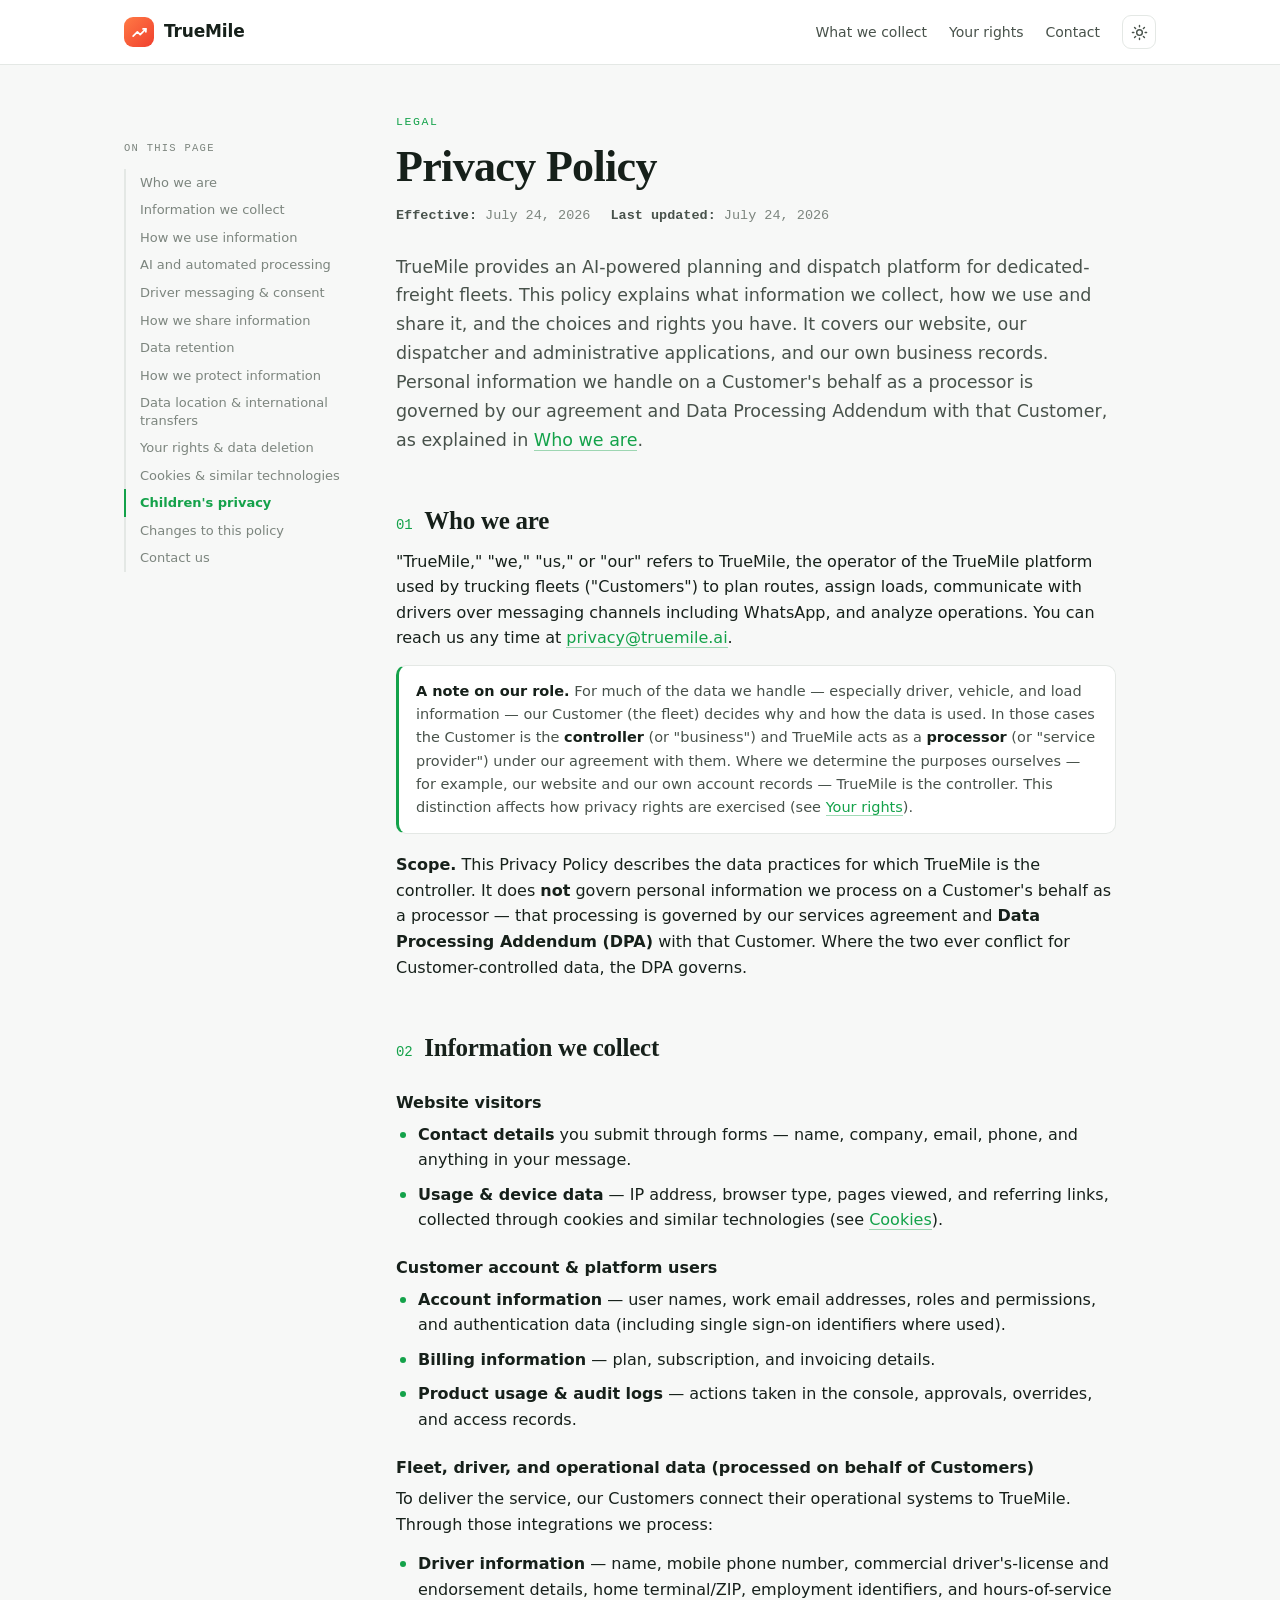
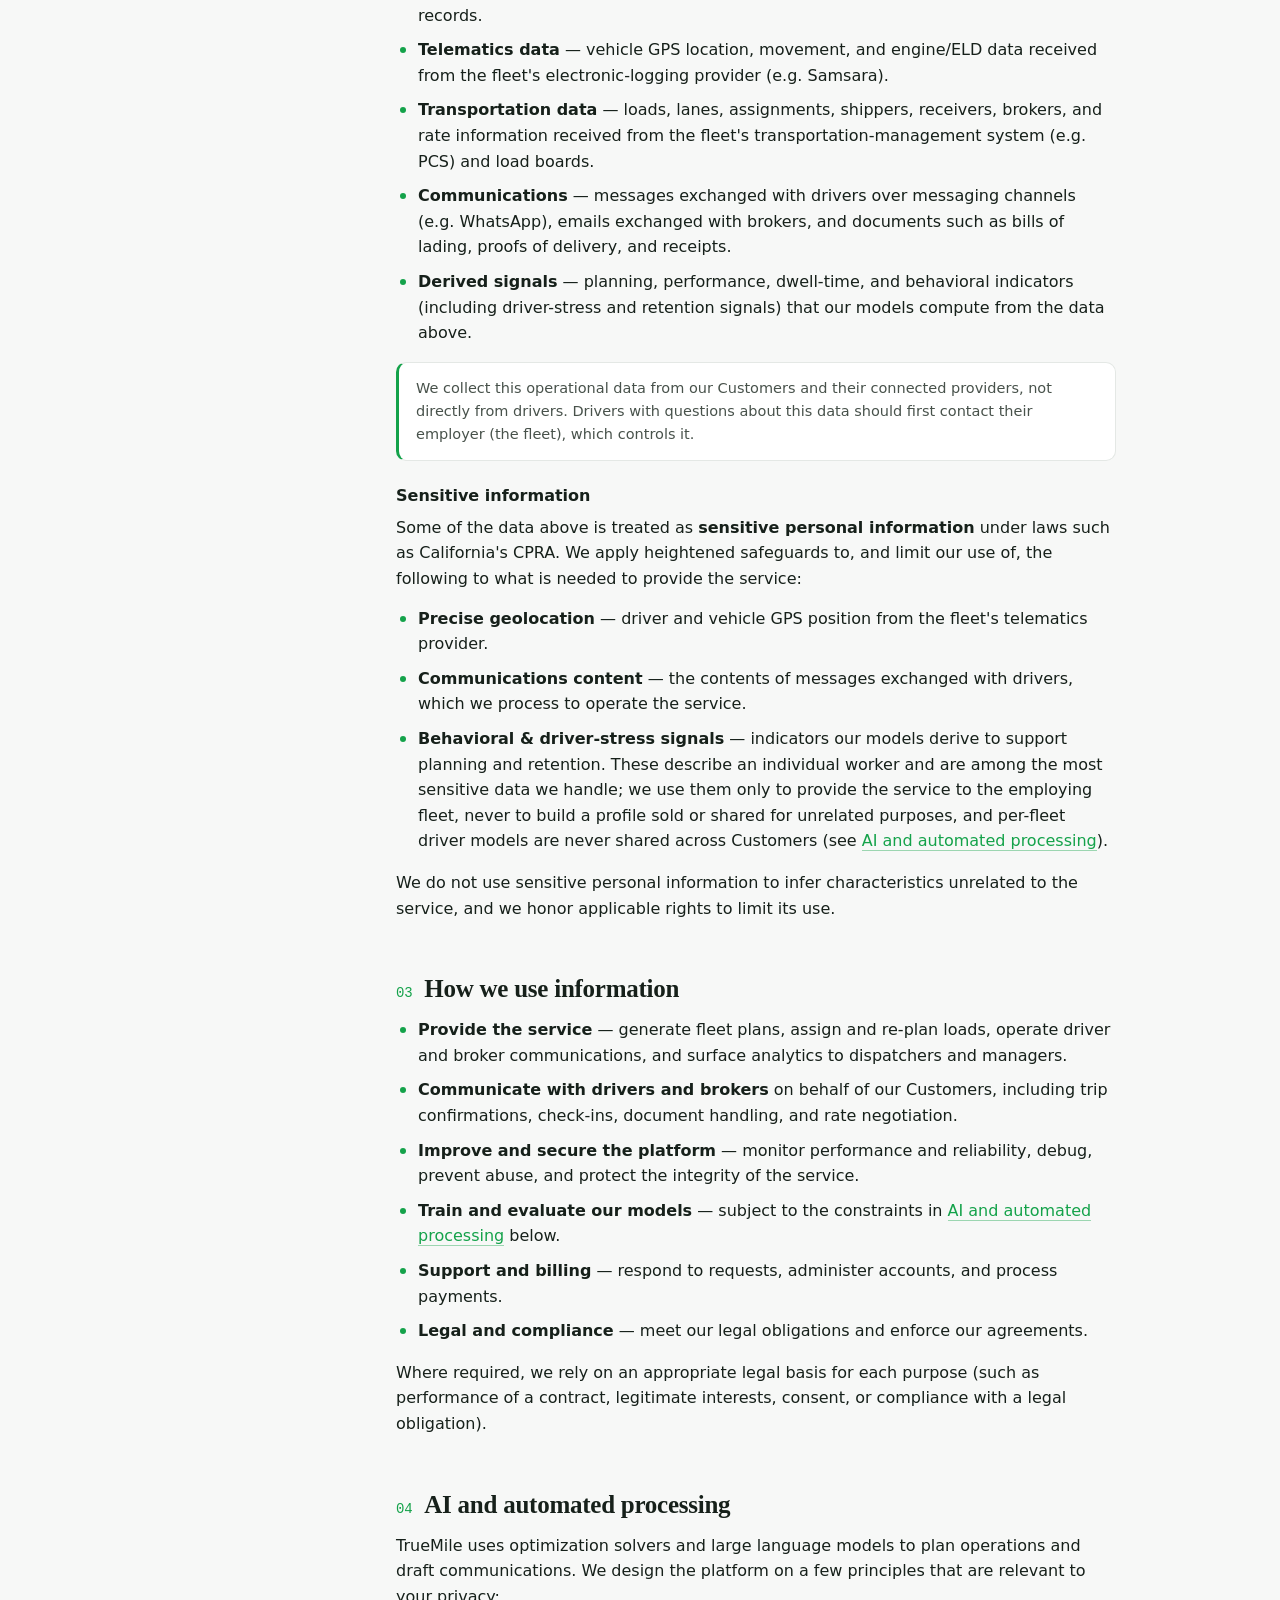
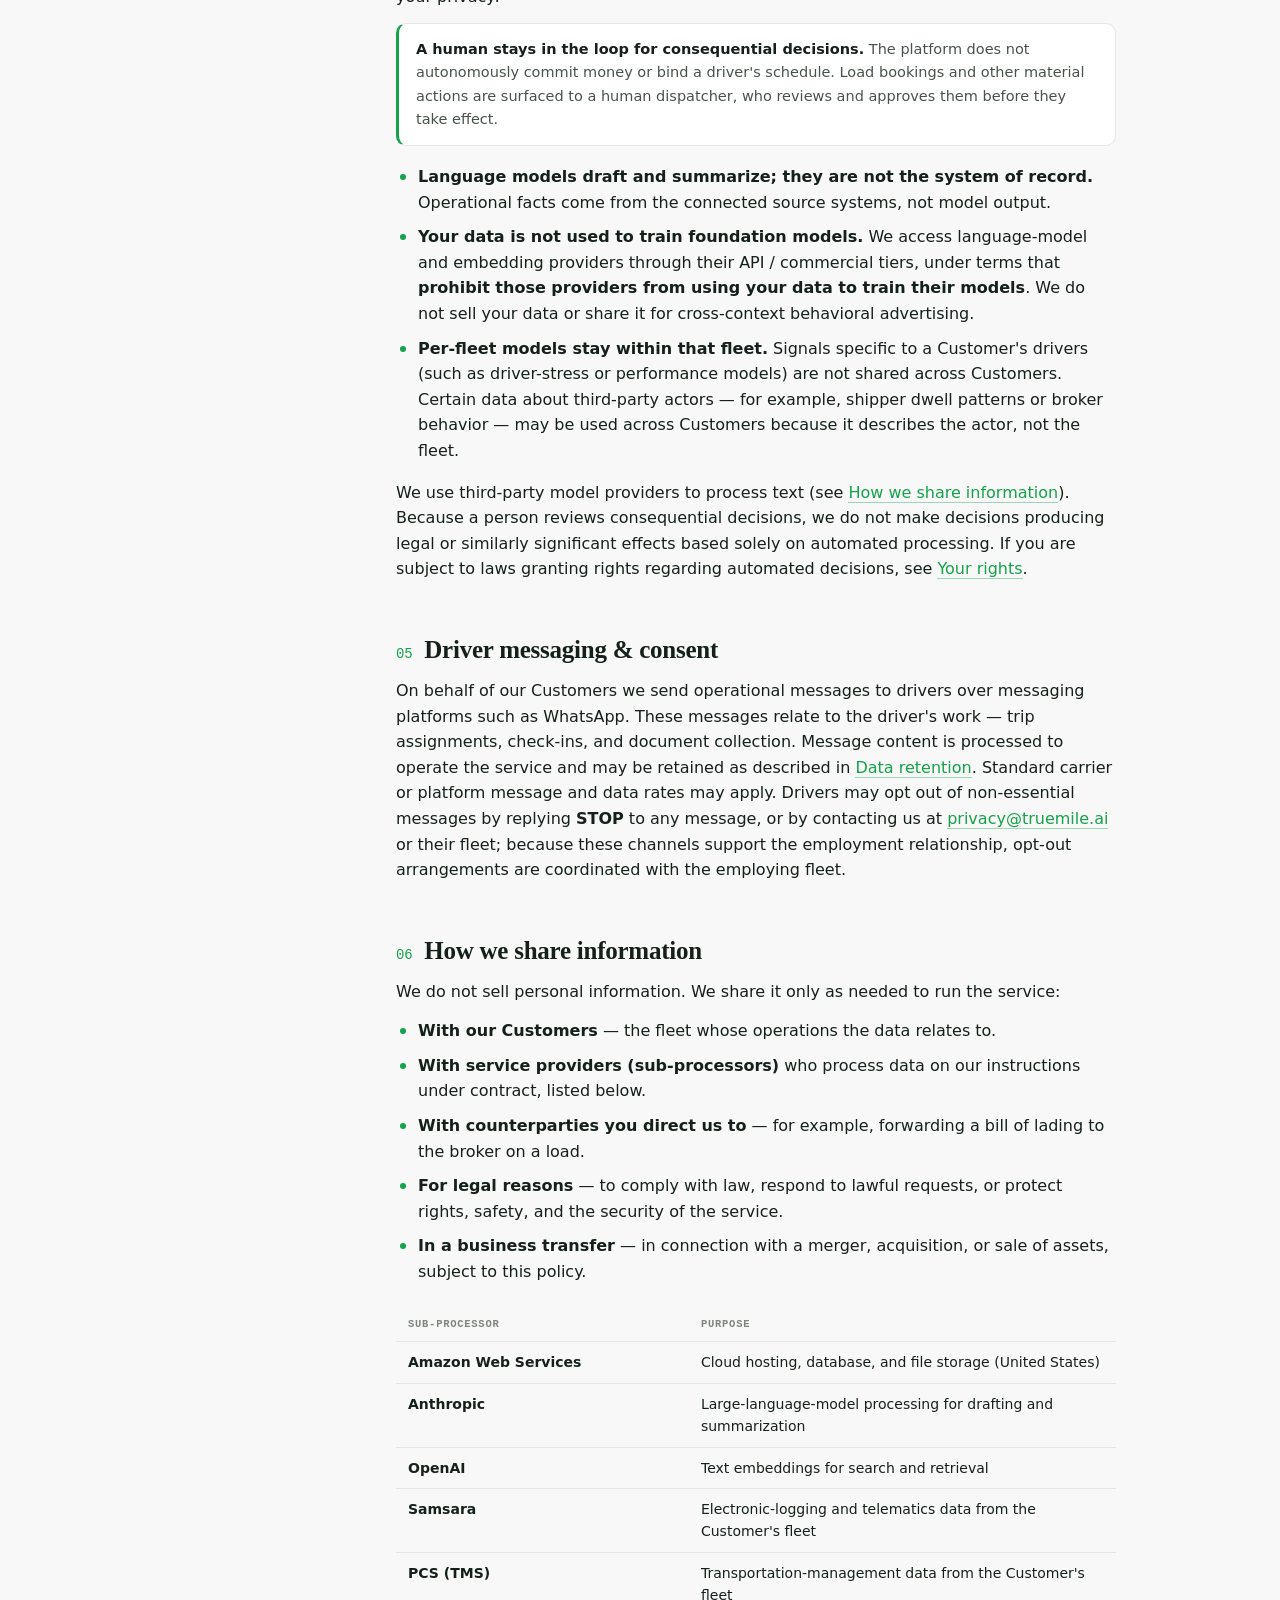
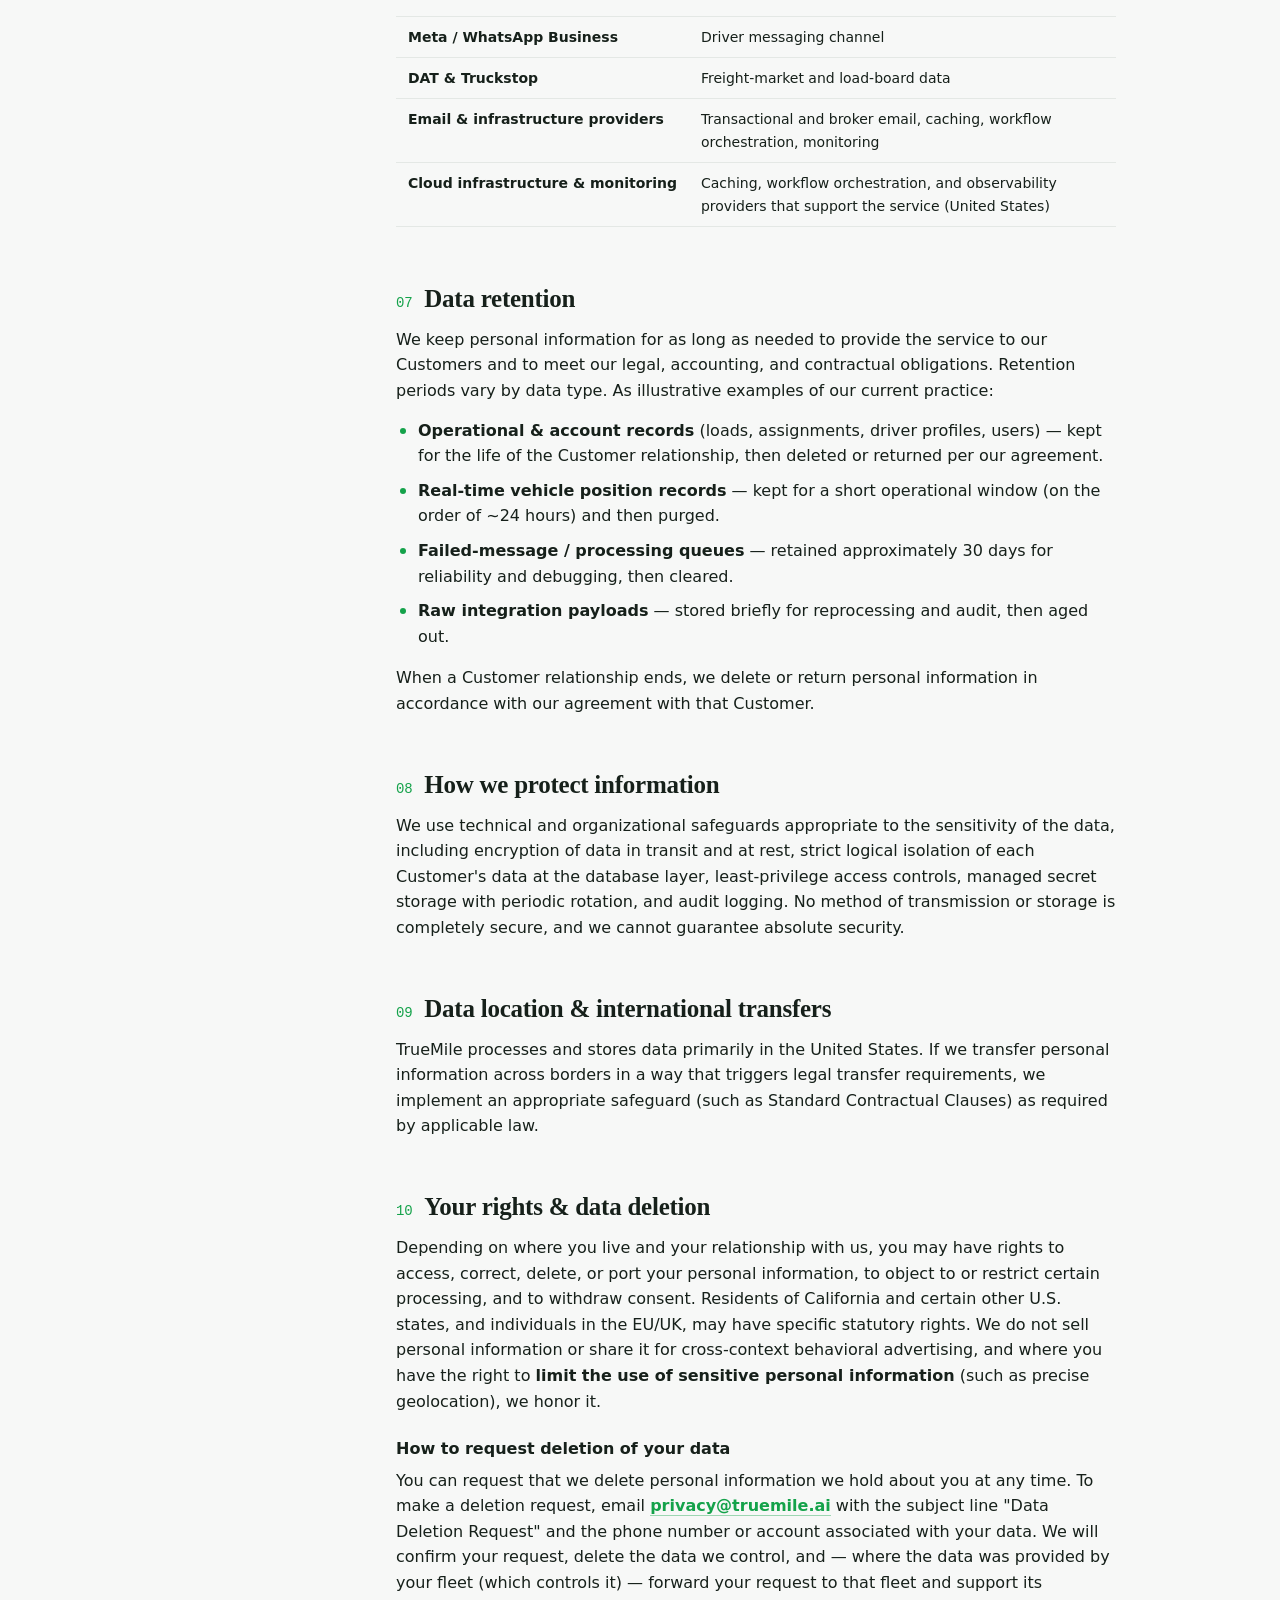
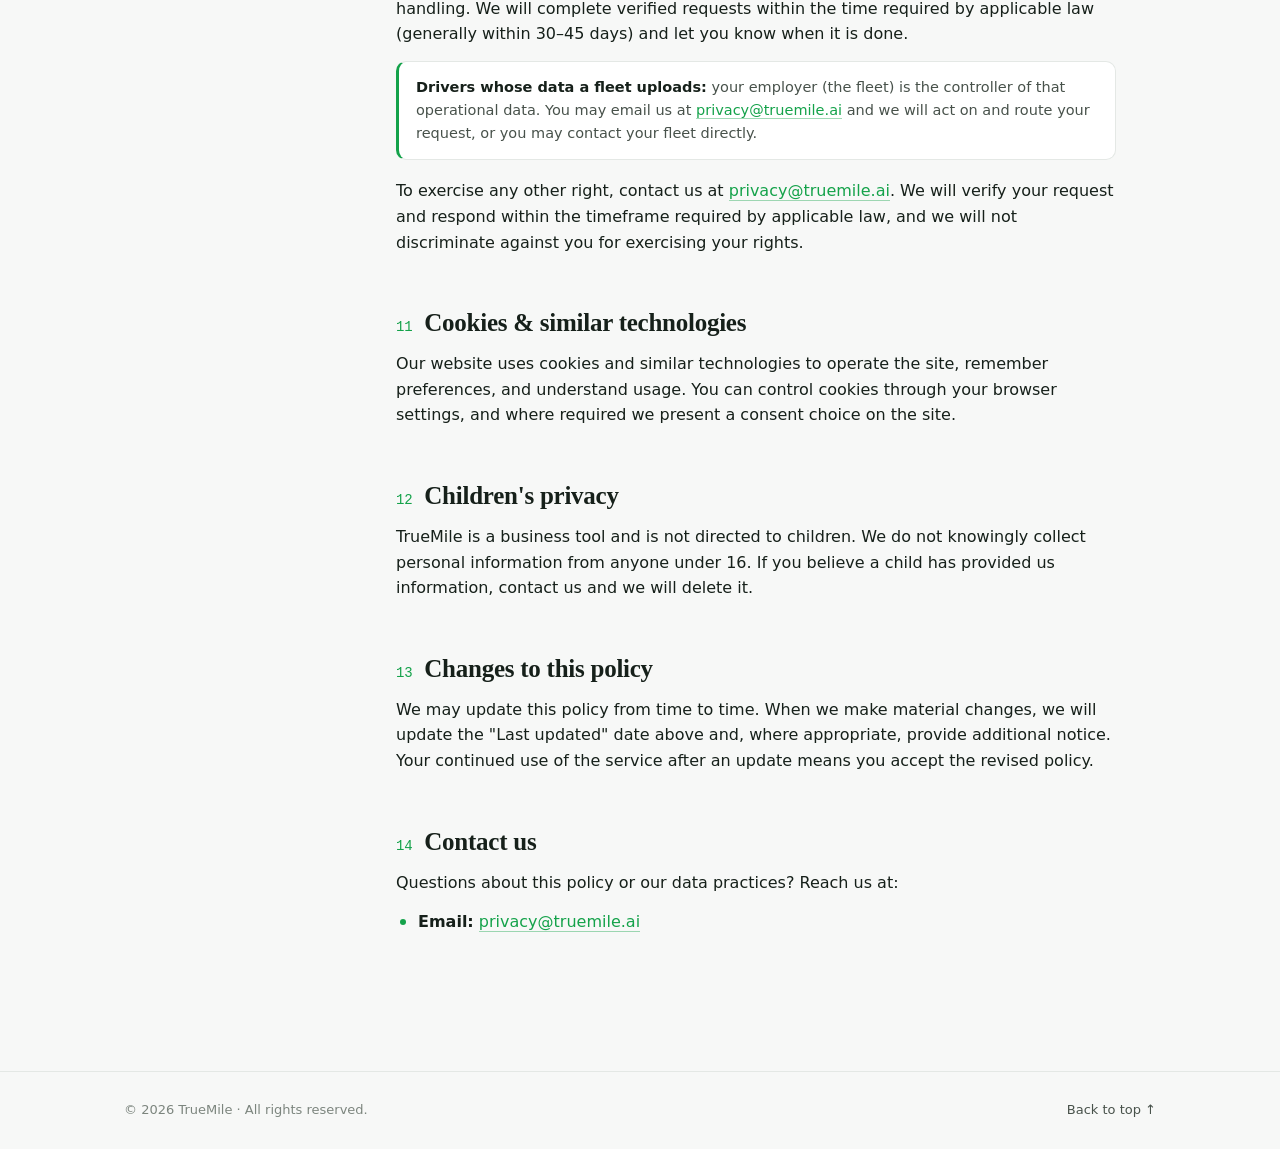
==== privacy.html @ 3b8a0e7f "Add files via upload" ====
<!doctype html>
<html lang="en">
<head>
<meta charset="utf-8">
<meta name="viewport" content="width=device-width, initial-scale=1">
<meta name="robots" content="index, follow">
<title>TrueMile — Privacy Policy</title>
<meta name="description" content="TrueMile's privacy policy: what data we collect, how and why we use it, who we share it with, and how you can request deletion of your data.">
<meta property="og:title" content="TrueMile — Privacy Policy">
<meta property="og:description" content="What data TrueMile collects, how we use it, and how to request deletion of your data.">
<meta property="og:type" content="website">
<meta property="og:url" content="https://truemile.ai/privacy">
<style>
  :root {
    --bg: #f7f8f7; --surface: #ffffff; --surface-2: #eef1ef;
    --ink: #16201a; --ink-2: #48524b; --ink-3: #7c857e;
    --line: #e4e8e5; --line-strong: #d3d9d4;
    --brand: #14a24a; --brand-2: #0f8a3e; --brand-soft: #e7f5ec;
    --logo-a: #ff7a45; --logo-b: #f0402e;
    --warn-bg: #fbf3df; --warn-line: #e6c874; --warn-ink: #8a5d05;
    --serif: "Iowan Old Style", "Palatino Linotype", Palatino, "Book Antiqua", Georgia, serif;
    --sans: ui-sans-serif, system-ui, -apple-system, "Segoe UI", Roboto, "Helvetica Neue", sans-serif;
    --mono: ui-monospace, "SF Mono", Menlo, Consolas, monospace;
  }
  @media (prefers-color-scheme: dark) {
    :root {
      --bg: #0d110f; --surface: #14181500; --surface: #141815; --surface-2: #1c221d;
      --ink: #e9efe9; --ink-2: #a3aca4; --ink-3: #6c766d;
      --line: #242b25; --line-strong: #333c34;
      --brand: #2fbd63; --brand-2: #26a854; --brand-soft: #12271a;
      --warn-bg: #2a2210; --warn-line: #5c4a1c; --warn-ink: #e0b64a;
    }
  }
  :root[data-theme="dark"] {
    --bg: #0d110f; --surface: #141815; --surface-2: #1c221d;
    --ink: #e9efe9; --ink-2: #a3aca4; --ink-3: #6c766d;
    --line: #242b25; --line-strong: #333c34;
    --brand: #2fbd63; --brand-2: #26a854; --brand-soft: #12271a;
    --warn-bg: #2a2210; --warn-line: #5c4a1c; --warn-ink: #e0b64a;
  }
  :root[data-theme="light"] {
    --bg: #f7f8f7; --surface: #ffffff; --surface-2: #eef1ef;
    --ink: #16201a; --ink-2: #48524b; --ink-3: #7c857e;
    --line: #e4e8e5; --line-strong: #d3d9d4;
    --brand: #14a24a; --brand-2: #0f8a3e; --brand-soft: #e7f5ec;
    --warn-bg: #fbf3df; --warn-line: #e6c874; --warn-ink: #8a5d05;
  }

  * { box-sizing: border-box; }
  body { margin: 0; background: var(--bg); color: var(--ink); font-family: var(--sans); line-height: 1.6; -webkit-font-smoothing: antialiased; font-size: 16px; }

  header.site { border-bottom: 1px solid var(--line); background: var(--surface); position: sticky; top: 0; z-index: 10; }
  header.site .inner { max-width: 1080px; margin: 0 auto; padding: 15px 24px; display: flex; align-items: center; gap: 12px; }
  .logo { display: flex; align-items: center; gap: 10px; }
  .logo .mark { width: 30px; height: 30px; border-radius: 9px; background: linear-gradient(135deg, var(--logo-a), var(--logo-b)); display: grid; place-items: center; color: #fff; }
  .logo .mark svg { width: 17px; height: 17px; }
  .logo .wn { font-weight: 700; font-size: 17px; letter-spacing: -.01em; }
  header.site nav { margin-left: auto; display: flex; gap: 22px; align-items: center; }
  header.site nav a { color: var(--ink-2); text-decoration: none; font-size: 14px; font-weight: 500; }
  header.site nav a:hover { color: var(--ink); }
  .theme-btn { width: 34px; height: 34px; border-radius: 9px; border: 1px solid var(--line); background: var(--surface); display: grid; place-items: center; color: var(--ink-2); cursor: pointer; }
  .theme-btn:hover { color: var(--ink); }

  .layout { max-width: 1080px; margin: 0 auto; padding: 0 24px; display: grid; grid-template-columns: 1fr; gap: 40px; }
  @media (min-width: 940px) { .layout { grid-template-columns: 232px 1fr; align-items: start; } }

  aside.toc { display: none; }
  @media (min-width: 940px) {
    aside.toc { display: block; position: sticky; top: 92px; padding-top: 48px; }
    aside.toc .toc-label { font-family: var(--mono); font-size: 10.5px; letter-spacing: .12em; text-transform: uppercase; color: var(--ink-3); margin-bottom: 12px; }
    aside.toc ol { list-style: none; margin: 0; padding: 0; counter-reset: t; }
    aside.toc li { margin: 0; }
    aside.toc a { display: block; padding: 5px 0 5px 14px; border-left: 2px solid var(--line); color: var(--ink-3); text-decoration: none; font-size: 13px; line-height: 1.35; }
    aside.toc a:hover { color: var(--ink); border-color: var(--line-strong); }
    aside.toc a.active { color: var(--brand); border-color: var(--brand); font-weight: 600; }
  }

  main { padding: 48px 0 80px; max-width: 720px; }
  .eyebrow { font-family: var(--mono); font-size: 11.5px; letter-spacing: .14em; text-transform: uppercase; color: var(--brand); margin: 0 0 12px; }
  h1 { font-family: var(--serif); font-size: clamp(32px, 5vw, 44px); line-height: 1.08; letter-spacing: -.015em; margin: 0 0 14px; font-weight: 600; }
  .meta { display: flex; flex-wrap: wrap; gap: 8px 20px; color: var(--ink-3); font-size: 13.5px; font-family: var(--mono); margin-bottom: 26px; }
  .meta b { color: var(--ink-2); font-weight: 600; }

  .draft { background: var(--warn-bg); border: 1px solid var(--warn-line); border-radius: 12px; padding: 15px 18px; margin-bottom: 34px; display: flex; gap: 13px; align-items: flex-start; }
  .draft svg { color: var(--warn-ink); flex: none; margin-top: 2px; }
  .draft .d-t { font-weight: 700; color: var(--warn-ink); font-size: 14px; margin-bottom: 3px; }
  .draft p { margin: 0; font-size: 13.5px; color: var(--ink-2); }

  .intro { font-size: 17.5px; color: var(--ink-2); line-height: 1.65; margin-bottom: 12px; }

  section.doc { scroll-margin-top: 92px; padding-top: 34px; }
  section.doc h2 { font-family: var(--serif); font-size: 25px; letter-spacing: -.01em; margin: 0 0 8px; font-weight: 600; display: flex; align-items: baseline; gap: 12px; }
  section.doc h2 .n { font-family: var(--mono); font-size: 14px; color: var(--brand); font-weight: 500; }
  section.doc h3 { font-size: 16px; margin: 22px 0 6px; font-weight: 650; }
  p { margin: 0 0 14px; }
  a.inline { color: var(--brand); text-decoration: none; border-bottom: 1px solid color-mix(in srgb, var(--brand) 40%, transparent); }
  a.inline:hover { border-color: var(--brand); }
  ul.clean { margin: 0 0 16px; padding-left: 0; list-style: none; }
  ul.clean li { position: relative; padding-left: 22px; margin-bottom: 9px; }
  ul.clean li::before { content: ""; position: absolute; left: 4px; top: 10px; width: 6px; height: 6px; border-radius: 50%; background: var(--brand); }
  ul.clean li b { font-weight: 650; }
  .ph { background: var(--surface-2); border: 1px dashed var(--line-strong); border-radius: 5px; padding: 0 6px; font-family: var(--mono); font-size: 13px; color: var(--ink-2); }
  .callout { background: var(--surface); border: 1px solid var(--line); border-left: 3px solid var(--brand); border-radius: 10px; padding: 14px 17px; margin: 6px 0 18px; font-size: 14.5px; color: var(--ink-2); }
  .callout b { color: var(--ink); }

  table.subp { width: 100%; border-collapse: collapse; margin: 6px 0 18px; font-size: 14px; }
  table.subp th, table.subp td { text-align: left; padding: 9px 12px; border-bottom: 1px solid var(--line); vertical-align: top; }
  table.subp th { font-family: var(--mono); font-size: 10.5px; letter-spacing: .07em; text-transform: uppercase; color: var(--ink-3); font-weight: 600; }
  table.subp td:first-child { font-weight: 600; white-space: nowrap; }
  .tbl-wrap { overflow-x: auto; }

  footer.site { border-top: 1px solid var(--line); margin-top: 40px; }
  footer.site .inner { max-width: 1080px; margin: 0 auto; padding: 28px 24px; color: var(--ink-3); font-size: 13px; display: flex; justify-content: space-between; flex-wrap: wrap; gap: 12px; }
  footer.site a { color: var(--ink-2); text-decoration: none; }
  footer.site a:hover { color: var(--ink); }

  :focus-visible { outline: 2px solid var(--brand); outline-offset: 2px; border-radius: 3px; }
  html { scroll-behavior: smooth; }
  @media (prefers-reduced-motion: reduce) { html { scroll-behavior: auto; } }
</style>
</head>
<body>

<header class="site">
  <div class="inner">
    <a class="logo" href="#top" style="text-decoration:none;color:inherit">
      <span class="mark"><svg viewBox="0 0 24 24" fill="none" stroke="currentColor" stroke-width="2.4" stroke-linecap="round" stroke-linejoin="round"><path d="M3 17l6-6 4 4 8-8"/><path d="M17 7h4v4"/></svg></span>
      <span class="wn">TrueMile</span>
    </a>
    <nav>
      <a href="#collect">What we collect</a>
      <a href="#rights">Your rights</a>
      <a href="#contact">Contact</a>
      <button class="theme-btn" id="theme" aria-label="Toggle theme"><svg viewBox="0 0 24 24" width="17" height="17" fill="none" stroke="currentColor" stroke-width="2" stroke-linecap="round"><circle cx="12" cy="12" r="4"/><path d="M12 2v2M12 20v2M4 12H2M22 12h-2M5 5l1.5 1.5M17.5 17.5L19 19M19 5l-1.5 1.5M6.5 17.5L5 19"/></svg></button>
    </nav>
  </div>
</header>

<div class="layout" id="top">
  <aside class="toc">
    <div class="toc-label">On this page</div>
    <ol id="toc-list"></ol>
  </aside>

  <main>
    <p class="eyebrow">Legal</p>
    <h1>Privacy Policy</h1>
    <div class="meta">
      <span><b>Effective:</b> July 24, 2026</span>
      <span><b>Last updated:</b> July 24, 2026</span>
    </div>

    <p class="intro">TrueMile provides an AI-powered planning and dispatch platform for dedicated-freight fleets. This policy explains what information we collect, how we use and share it, and the choices and rights you have. It covers our website, our dispatcher and administrative applications, and our own business records. Personal information we handle on a Customer's behalf as a processor is governed by our agreement and Data Processing Addendum with that Customer, as explained in <a class="inline" href="#who">Who we are</a>.</p>

    <section class="doc" id="who">
      <h2><span class="n">01</span> Who we are</h2>
      <p>"TrueMile," "we," "us," or "our" refers to TrueMile, the operator of the TrueMile platform used by trucking fleets ("Customers") to plan routes, assign loads, communicate with drivers over messaging channels including WhatsApp, and analyze operations. You can reach us any time at <a class="inline" href="mailto:privacy@truemile.ai">privacy@truemile.ai</a>.</p>
      <div class="callout"><b>A note on our role.</b> For much of the data we handle — especially driver, vehicle, and load information — our Customer (the fleet) decides why and how the data is used. In those cases the Customer is the <b>controller</b> (or "business") and TrueMile acts as a <b>processor</b> (or "service provider") under our agreement with them. Where we determine the purposes ourselves — for example, our website and our own account records — TrueMile is the controller. This distinction affects how privacy rights are exercised (see <a class="inline" href="#rights">Your rights</a>).</div>
      <p><b>Scope.</b> This Privacy Policy describes the data practices for which TrueMile is the controller. It does <b>not</b> govern personal information we process on a Customer's behalf as a processor — that processing is governed by our services agreement and <b>Data Processing Addendum (DPA)</b> with that Customer. Where the two ever conflict for Customer-controlled data, the DPA governs.</p>
    </section>

    <section class="doc" id="collect">
      <h2><span class="n">02</span> Information we collect</h2>

      <h3>Website visitors</h3>
      <ul class="clean">
        <li><b>Contact details</b> you submit through forms — name, company, email, phone, and anything in your message.</li>
        <li><b>Usage &amp; device data</b> — IP address, browser type, pages viewed, and referring links, collected through cookies and similar technologies (see <a class="inline" href="#cookies">Cookies</a>).</li>
      </ul>

      <h3>Customer account &amp; platform users</h3>
      <ul class="clean">
        <li><b>Account information</b> — user names, work email addresses, roles and permissions, and authentication data (including single sign-on identifiers where used).</li>
        <li><b>Billing information</b> — plan, subscription, and invoicing details.</li>
        <li><b>Product usage &amp; audit logs</b> — actions taken in the console, approvals, overrides, and access records.</li>
      </ul>

      <h3>Fleet, driver, and operational data (processed on behalf of Customers)</h3>
      <p>To deliver the service, our Customers connect their operational systems to TrueMile. Through those integrations we process:</p>
      <ul class="clean">
        <li><b>Driver information</b> — name, mobile phone number, commercial driver's-license and endorsement details, home terminal/ZIP, employment identifiers, and hours-of-service records.</li>
        <li><b>Telematics data</b> — vehicle GPS location, movement, and engine/ELD data received from the fleet's electronic-logging provider (e.g. Samsara).</li>
        <li><b>Transportation data</b> — loads, lanes, assignments, shippers, receivers, brokers, and rate information received from the fleet's transportation-management system (e.g. PCS) and load boards.</li>
        <li><b>Communications</b> — messages exchanged with drivers over messaging channels (e.g. WhatsApp), emails exchanged with brokers, and documents such as bills of lading, proofs of delivery, and receipts.</li>
        <li><b>Derived signals</b> — planning, performance, dwell-time, and behavioral indicators (including driver-stress and retention signals) that our models compute from the data above.</li>
      </ul>
      <div class="callout">We collect this operational data from our Customers and their connected providers, not directly from drivers. Drivers with questions about this data should first contact their employer (the fleet), which controls it.</div>

      <h3>Sensitive information</h3>
      <p>Some of the data above is treated as <b>sensitive personal information</b> under laws such as California's CPRA. We apply heightened safeguards to, and limit our use of, the following to what is needed to provide the service:</p>
      <ul class="clean">
        <li><b>Precise geolocation</b> — driver and vehicle GPS position from the fleet's telematics provider.</li>
        <li><b>Communications content</b> — the contents of messages exchanged with drivers, which we process to operate the service.</li>
        <li><b>Behavioral &amp; driver-stress signals</b> — indicators our models derive to support planning and retention. These describe an individual worker and are among the most sensitive data we handle; we use them only to provide the service to the employing fleet, never to build a profile sold or shared for unrelated purposes, and per-fleet driver models are never shared across Customers (see <a class="inline" href="#ai">AI and automated processing</a>).</li>
      </ul>
      <p>We do not use sensitive personal information to infer characteristics unrelated to the service, and we honor applicable rights to limit its use.</p>
    </section>

    <section class="doc" id="use">
      <h2><span class="n">03</span> How we use information</h2>
      <ul class="clean">
        <li><b>Provide the service</b> — generate fleet plans, assign and re-plan loads, operate driver and broker communications, and surface analytics to dispatchers and managers.</li>
        <li><b>Communicate with drivers and brokers</b> on behalf of our Customers, including trip confirmations, check-ins, document handling, and rate negotiation.</li>
        <li><b>Improve and secure the platform</b> — monitor performance and reliability, debug, prevent abuse, and protect the integrity of the service.</li>
        <li><b>Train and evaluate our models</b> — subject to the constraints in <a class="inline" href="#ai">AI and automated processing</a> below.</li>
        <li><b>Support and billing</b> — respond to requests, administer accounts, and process payments.</li>
        <li><b>Legal and compliance</b> — meet our legal obligations and enforce our agreements.</li>
      </ul>
      <p>Where required, we rely on an appropriate legal basis for each purpose (such as performance of a contract, legitimate interests, consent, or compliance with a legal obligation).</p>
    </section>

    <section class="doc" id="ai">
      <h2><span class="n">04</span> AI and automated processing</h2>
      <p>TrueMile uses optimization solvers and large language models to plan operations and draft communications. We design the platform on a few principles that are relevant to your privacy:</p>
      <div class="callout"><b>A human stays in the loop for consequential decisions.</b> The platform does not autonomously commit money or bind a driver's schedule. Load bookings and other material actions are surfaced to a human dispatcher, who reviews and approves them before they take effect.</div>
      <ul class="clean">
        <li><b>Language models draft and summarize; they are not the system of record.</b> Operational facts come from the connected source systems, not model output.</li>
        <li><b>Your data is not used to train foundation models.</b> We access language-model and embedding providers through their API / commercial tiers, under terms that <b>prohibit those providers from using your data to train their models</b>. We do not sell your data or share it for cross-context behavioral advertising.</li>
        <li><b>Per-fleet models stay within that fleet.</b> Signals specific to a Customer's drivers (such as driver-stress or performance models) are not shared across Customers. Certain data about third-party actors — for example, shipper dwell patterns or broker behavior — may be used across Customers because it describes the actor, not the fleet.</li>
      </ul>
      <p>We use third-party model providers to process text (see <a class="inline" href="#share">How we share information</a>). Because a person reviews consequential decisions, we do not make decisions producing legal or similarly significant effects based solely on automated processing. If you are subject to laws granting rights regarding automated decisions, see <a class="inline" href="#rights">Your rights</a>.</p>
    </section>

    <section class="doc" id="comms">
      <h2><span class="n">05</span> Driver messaging &amp; consent</h2>
      <p>On behalf of our Customers we send operational messages to drivers over messaging platforms such as WhatsApp. These messages relate to the driver's work — trip assignments, check-ins, and document collection. Message content is processed to operate the service and may be retained as described in <a class="inline" href="#retention">Data retention</a>. Standard carrier or platform message and data rates may apply. Drivers may opt out of non-essential messages by replying <b>STOP</b> to any message, or by contacting us at <a class="inline" href="mailto:privacy@truemile.ai">privacy@truemile.ai</a> or their fleet; because these channels support the employment relationship, opt-out arrangements are coordinated with the employing fleet.</p>
    </section>

    <section class="doc" id="share">
      <h2><span class="n">06</span> How we share information</h2>
      <p>We do not sell personal information. We share it only as needed to run the service:</p>
      <ul class="clean">
        <li><b>With our Customers</b> — the fleet whose operations the data relates to.</li>
        <li><b>With service providers (sub-processors)</b> who process data on our instructions under contract, listed below.</li>
        <li><b>With counterparties you direct us to</b> — for example, forwarding a bill of lading to the broker on a load.</li>
        <li><b>For legal reasons</b> — to comply with law, respond to lawful requests, or protect rights, safety, and the security of the service.</li>
        <li><b>In a business transfer</b> — in connection with a merger, acquisition, or sale of assets, subject to this policy.</li>
      </ul>
      <div class="tbl-wrap">
        <table class="subp">
          <thead><tr><th>Sub-processor</th><th>Purpose</th></tr></thead>
          <tbody>
            <tr><td>Amazon Web Services</td><td>Cloud hosting, database, and file storage (United States)</td></tr>
            <tr><td>Anthropic</td><td>Large-language-model processing for drafting and summarization</td></tr>
            <tr><td>OpenAI</td><td>Text embeddings for search and retrieval</td></tr>
            <tr><td>Samsara</td><td>Electronic-logging and telematics data from the Customer's fleet</td></tr>
            <tr><td>PCS (TMS)</td><td>Transportation-management data from the Customer's fleet</td></tr>
            <tr><td>Meta / WhatsApp Business</td><td>Driver messaging channel</td></tr>
            <tr><td>DAT &amp; Truckstop</td><td>Freight-market and load-board data</td></tr>
            <tr><td>Email &amp; infrastructure providers</td><td>Transactional and broker email, caching, workflow orchestration, monitoring</td></tr>
            <tr><td>Cloud infrastructure &amp; monitoring</td><td>Caching, workflow orchestration, and observability providers that support the service (United States)</td></tr>
          </tbody>
        </table>
      </div>
    </section>

    <section class="doc" id="retention">
      <h2><span class="n">07</span> Data retention</h2>
      <p>We keep personal information for as long as needed to provide the service to our Customers and to meet our legal, accounting, and contractual obligations. Retention periods vary by data type. As illustrative examples of our current practice:</p>
      <ul class="clean">
        <li><b>Operational &amp; account records</b> (loads, assignments, driver profiles, users) — kept for the life of the Customer relationship, then deleted or returned per our agreement.</li>
        <li><b>Real-time vehicle position records</b> — kept for a short operational window (on the order of ~24 hours) and then purged.</li>
        <li><b>Failed-message / processing queues</b> — retained approximately 30 days for reliability and debugging, then cleared.</li>
        <li><b>Raw integration payloads</b> — stored briefly for reprocessing and audit, then aged out.</li>
      </ul>
      <p>When a Customer relationship ends, we delete or return personal information in accordance with our agreement with that Customer.</p>
    </section>

    <section class="doc" id="security">
      <h2><span class="n">08</span> How we protect information</h2>
      <p>We use technical and organizational safeguards appropriate to the sensitivity of the data, including encryption of data in transit and at rest, strict logical isolation of each Customer's data at the database layer, least-privilege access controls, managed secret storage with periodic rotation, and audit logging. No method of transmission or storage is completely secure, and we cannot guarantee absolute security.</p>
    </section>

    <section class="doc" id="transfers">
      <h2><span class="n">09</span> Data location &amp; international transfers</h2>
      <p>TrueMile processes and stores data primarily in the United States. If we transfer personal information across borders in a way that triggers legal transfer requirements, we implement an appropriate safeguard (such as Standard Contractual Clauses) as required by applicable law.</p>
    </section>

    <section class="doc" id="rights">
      <h2><span class="n">10</span> Your rights &amp; data deletion</h2>
      <p>Depending on where you live and your relationship with us, you may have rights to access, correct, delete, or port your personal information, to object to or restrict certain processing, and to withdraw consent. Residents of California and certain other U.S. states, and individuals in the EU/UK, may have specific statutory rights. We do not sell personal information or share it for cross-context behavioral advertising, and where you have the right to <b>limit the use of sensitive personal information</b> (such as precise geolocation), we honor it.</p>

      <h3>How to request deletion of your data</h3>
      <p>You can request that we delete personal information we hold about you at any time. To make a deletion request, email <a class="inline" href="mailto:privacy@truemile.ai"><b>privacy@truemile.ai</b></a> with the subject line "Data Deletion Request" and the phone number or account associated with your data. We will confirm your request, delete the data we control, and — where the data was provided by your fleet (which controls it) — forward your request to that fleet and support its handling. We will complete verified requests within the time required by applicable law (generally within 30–45 days) and let you know when it is done.</p>
      <div class="callout"><b>Drivers whose data a fleet uploads:</b> your employer (the fleet) is the controller of that operational data. You may email us at <a class="inline" href="mailto:privacy@truemile.ai">privacy@truemile.ai</a> and we will act on and route your request, or you may contact your fleet directly.</div>

      <p>To exercise any other right, contact us at <a class="inline" href="mailto:privacy@truemile.ai">privacy@truemile.ai</a>. We will verify your request and respond within the timeframe required by applicable law, and we will not discriminate against you for exercising your rights.</p>
    </section>

    <section class="doc" id="cookies">
      <h2><span class="n">11</span> Cookies &amp; similar technologies</h2>
      <p>Our website uses cookies and similar technologies to operate the site, remember preferences, and understand usage. You can control cookies through your browser settings, and where required we present a consent choice on the site.</p>
    </section>

    <section class="doc" id="children">
      <h2><span class="n">12</span> Children's privacy</h2>
      <p>TrueMile is a business tool and is not directed to children. We do not knowingly collect personal information from anyone under 16. If you believe a child has provided us information, contact us and we will delete it.</p>
    </section>

    <section class="doc" id="changes">
      <h2><span class="n">13</span> Changes to this policy</h2>
      <p>We may update this policy from time to time. When we make material changes, we will update the "Last updated" date above and, where appropriate, provide additional notice. Your continued use of the service after an update means you accept the revised policy.</p>
    </section>

    <section class="doc" id="contact">
      <h2><span class="n">14</span> Contact us</h2>
      <p>Questions about this policy or our data practices? Reach us at:</p>
      <ul class="clean">
        <li><b>Email:</b> <a class="inline" href="mailto:privacy@truemile.ai">privacy@truemile.ai</a></li>
      </ul>
    </section>
  </main>
</div>

<footer class="site">
  <div class="inner">
    <span>© 2026 TrueMile · All rights reserved.</span>
    <span><a href="#top">Back to top ↑</a></span>
  </div>
</footer>

<script>
  // build TOC from sections
  var secs = Array.prototype.slice.call(document.querySelectorAll('section.doc'));
  var list = document.getElementById('toc-list');
  var links = [];
  secs.forEach(function (s) {
    var h = s.querySelector('h2');
    var title = h ? h.textContent.replace(/^\s*\d+\s*/, '').trim() : s.id;
    var li = document.createElement('li');
    var a = document.createElement('a');
    a.href = '#' + s.id; a.textContent = title;
    li.appendChild(a); list.appendChild(li);
    links.push({ a: a, s: s });
  });

  // active-section highlight
  if ('IntersectionObserver' in window) {
    var byId = {};
    links.forEach(function (l) { byId[l.s.id] = l.a; });
    var io = new IntersectionObserver(function (entries) {
      entries.forEach(function (e) {
        if (e.isIntersecting) {
          links.forEach(function (l) { l.a.classList.remove('active'); });
          if (byId[e.target.id]) byId[e.target.id].classList.add('active');
        }
      });
    }, { rootMargin: '-80px 0px -70% 0px', threshold: 0 });
    secs.forEach(function (s) { io.observe(s); });
  }

  // theme toggle
  document.getElementById('theme').addEventListener('click', function () {
    var r = document.documentElement;
    var cur = r.getAttribute('data-theme') || (matchMedia('(prefers-color-scheme: dark)').matches ? 'dark' : 'light');
    r.setAttribute('data-theme', cur === 'dark' ? 'light' : 'dark');
  });
</script>
</body>
</html>
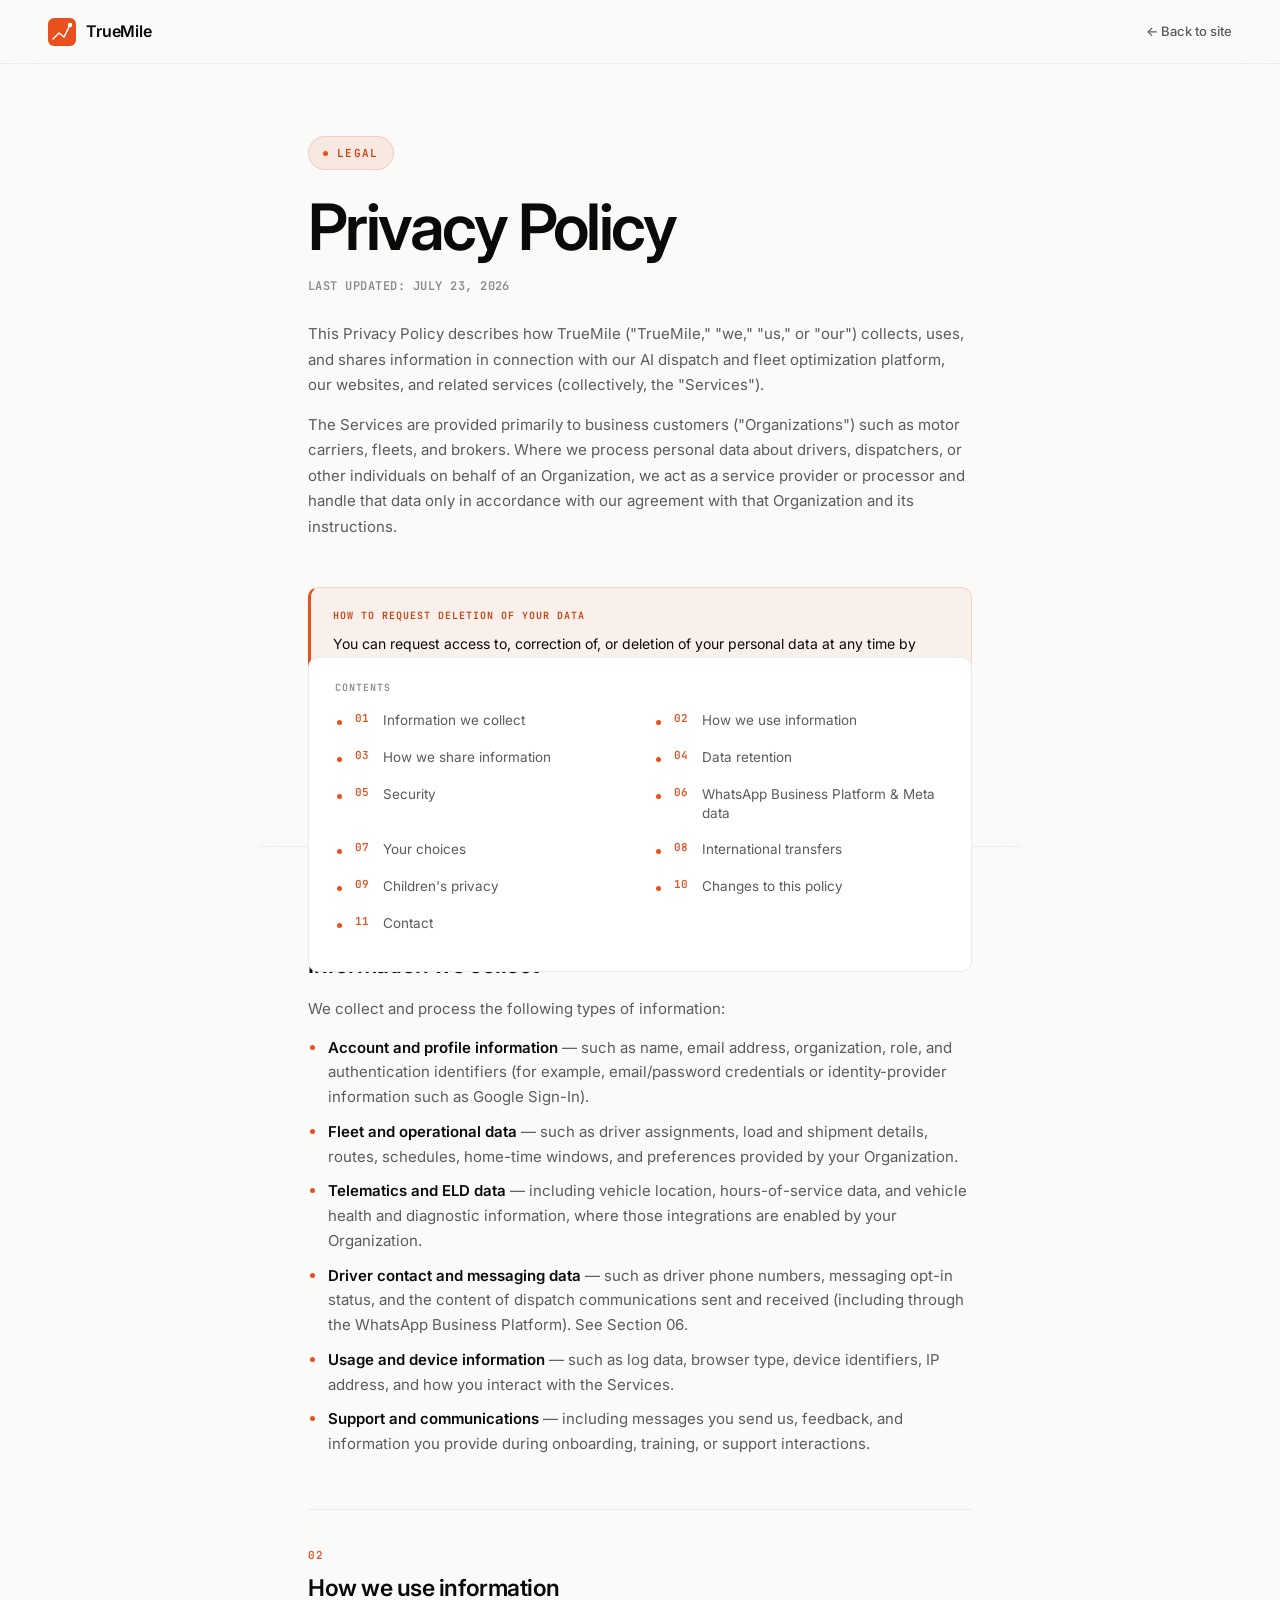
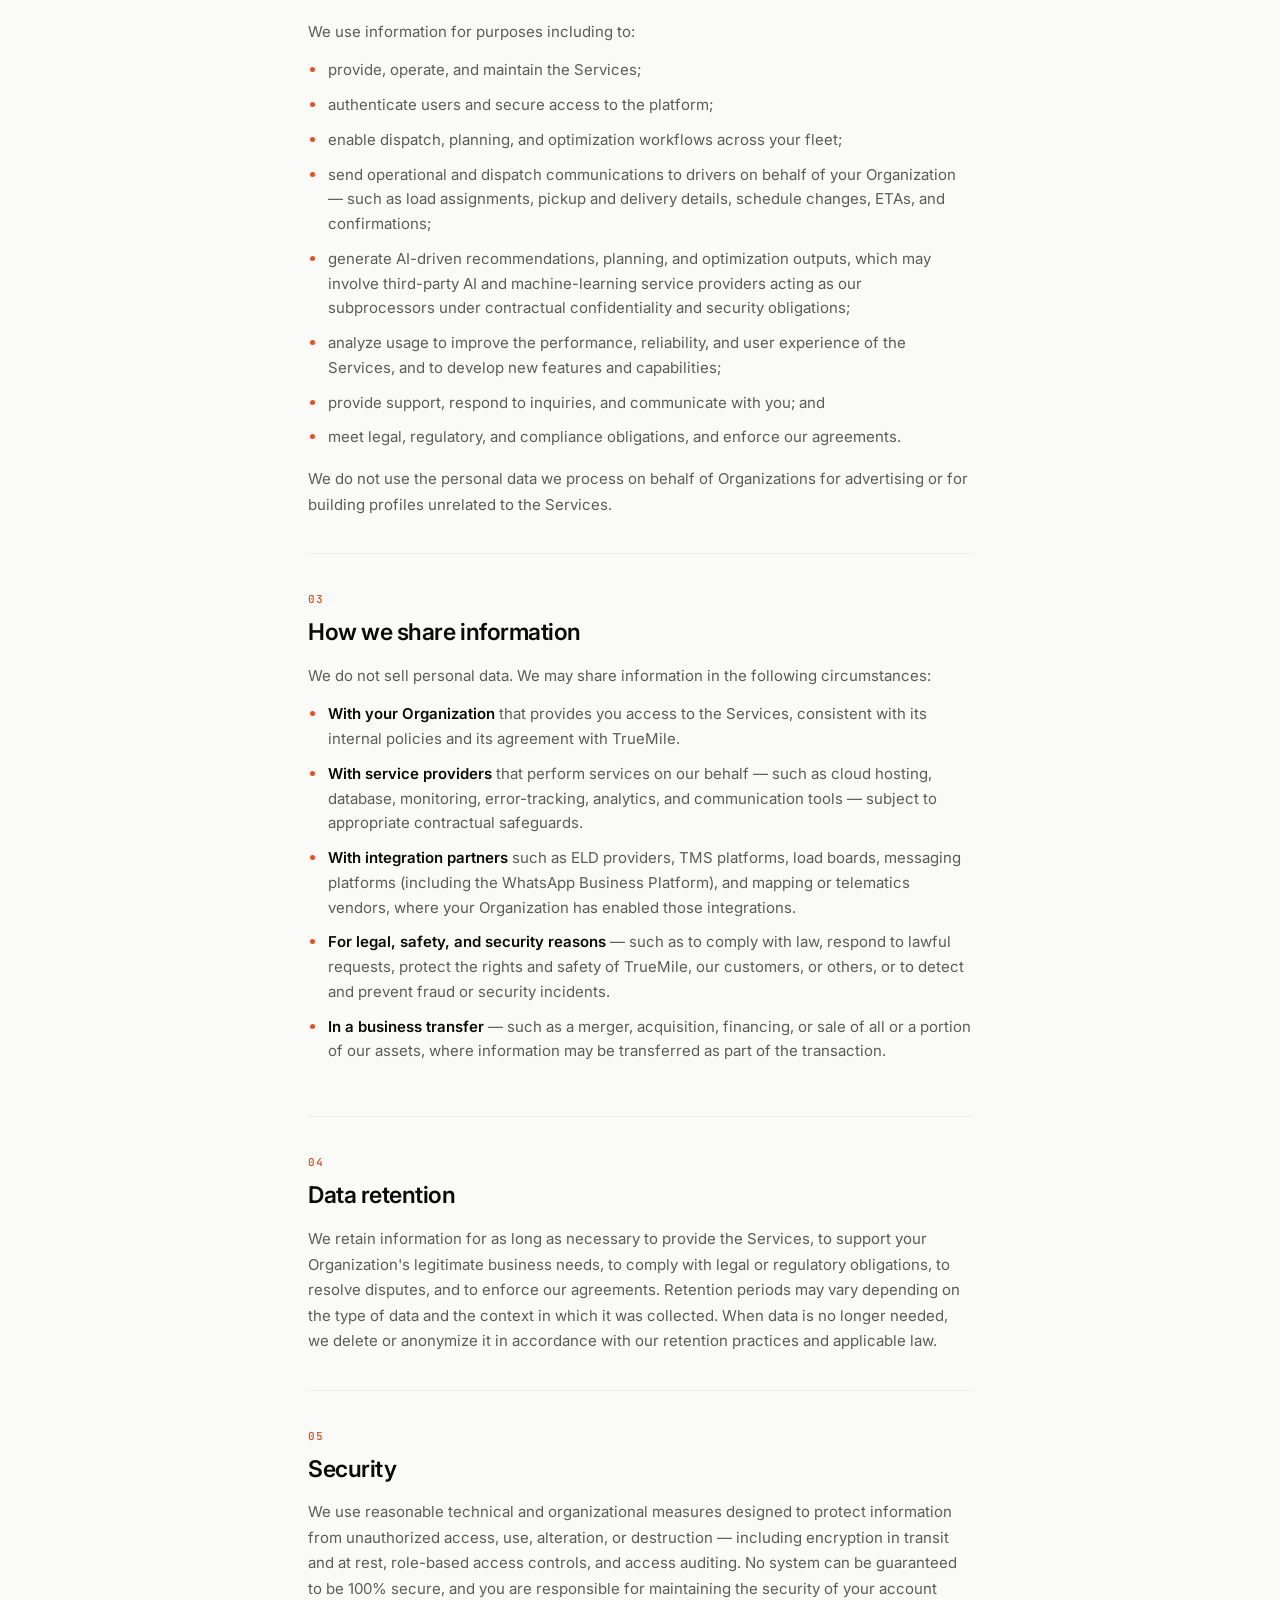
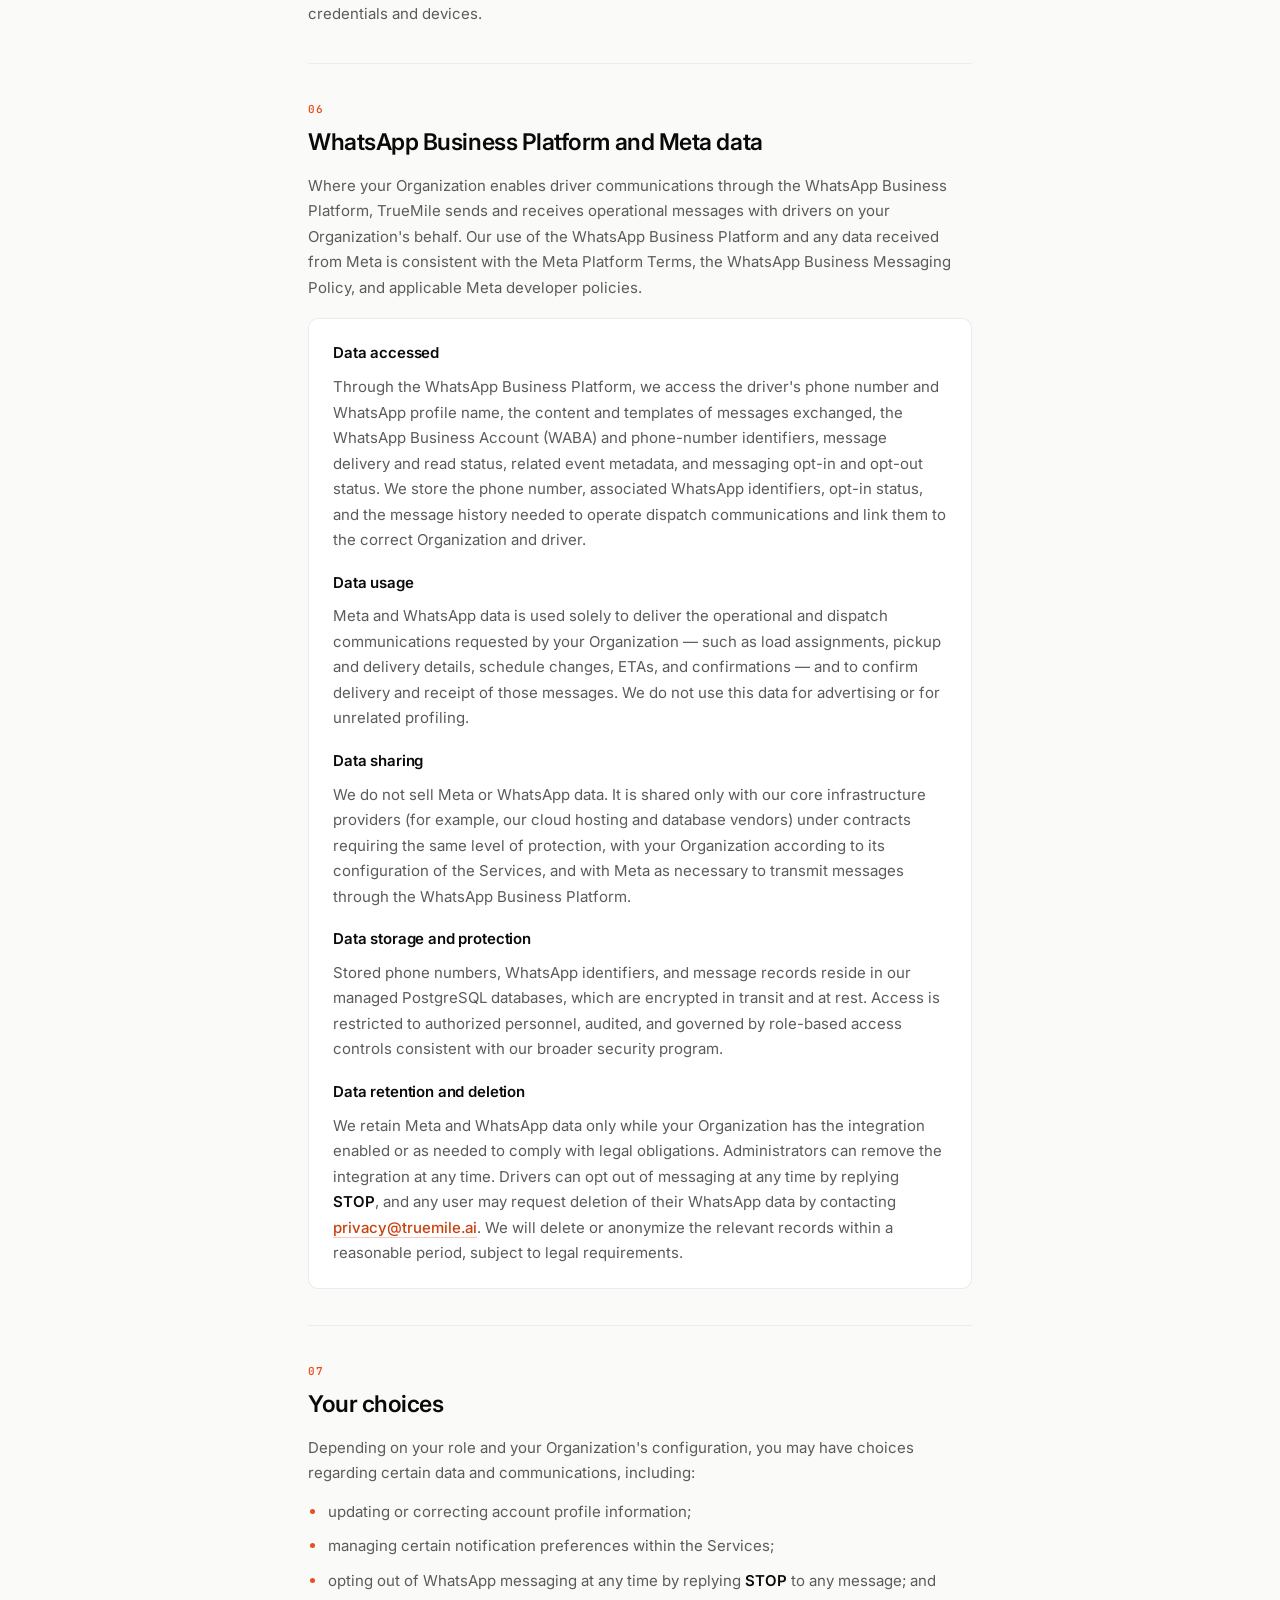
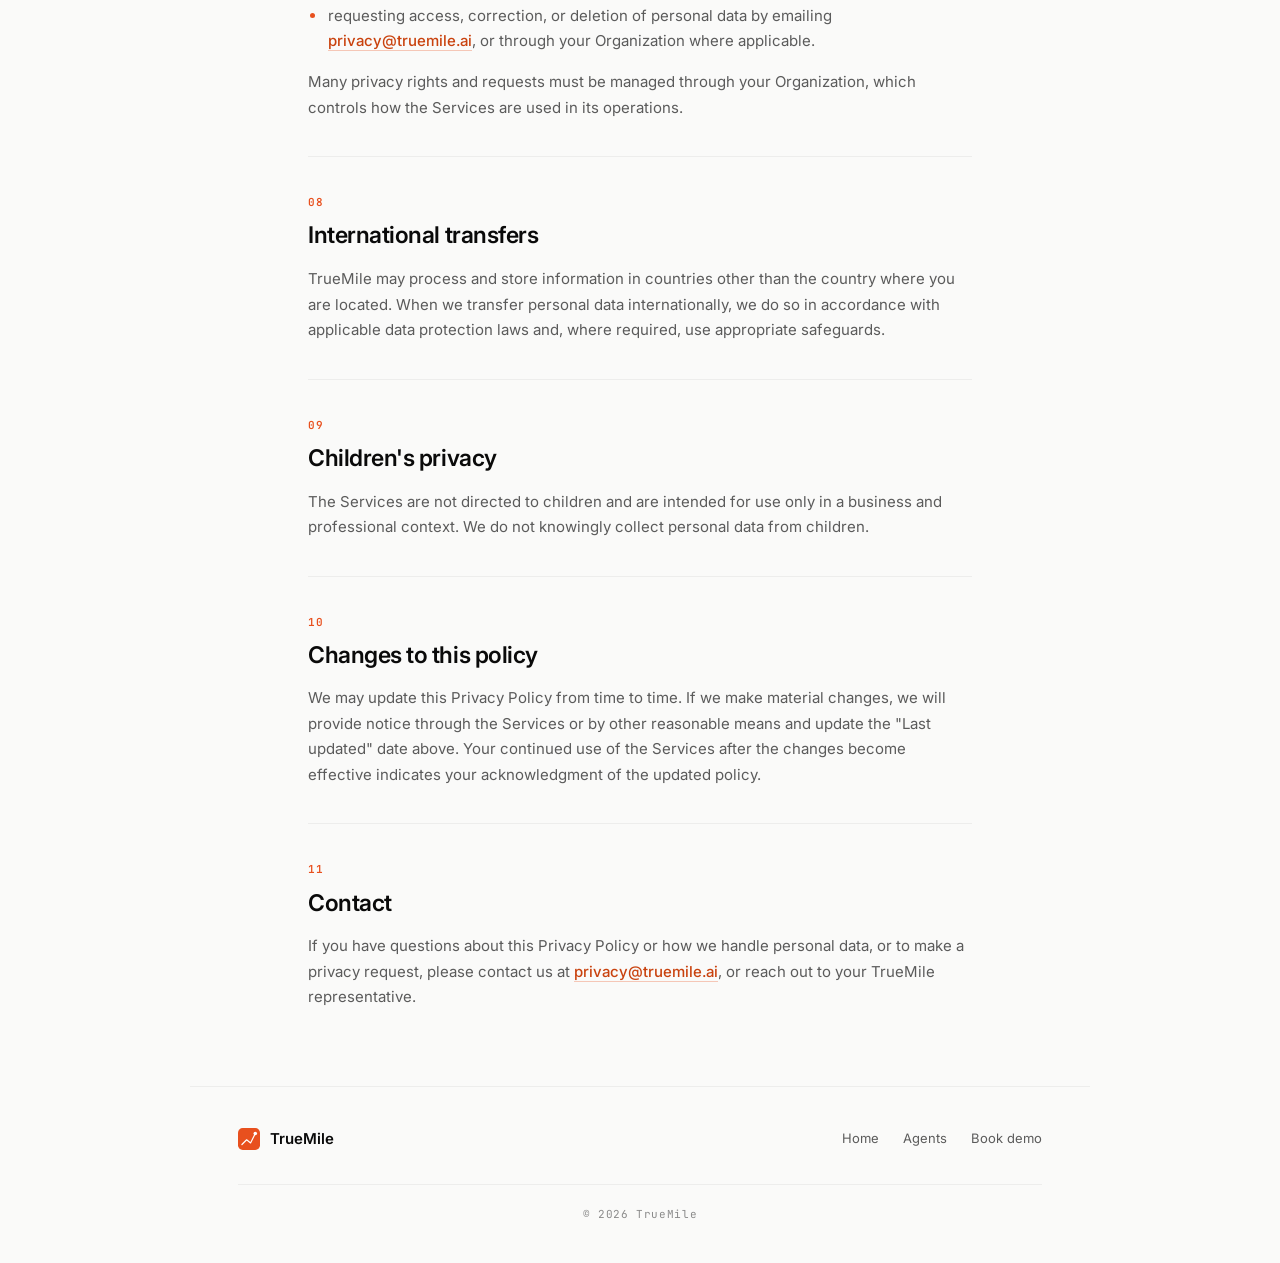
==== commit dd34eb6f: "Add files via upload" ====
--- a/privacy.html
+++ b/privacy.html
@@ -1,360 +1,309 @@
 <!doctype html>
 <html lang="en">
 <head>
-<meta charset="utf-8">
-<meta name="viewport" content="width=device-width, initial-scale=1">
-<meta name="robots" content="index, follow">
-<title>TrueMile — Privacy Policy</title>
-<meta name="description" content="TrueMile's privacy policy: what data we collect, how and why we use it, who we share it with, and how you can request deletion of your data.">
-<meta property="og:title" content="TrueMile — Privacy Policy">
-<meta property="og:description" content="What data TrueMile collects, how we use it, and how to request deletion of your data.">
+<meta charset="utf-8"/>
+<meta name="viewport" content="width=device-width,initial-scale=1"/>
+<title>Privacy Policy — TrueMile</title>
+<meta name="description" content="TrueMile privacy policy: what data we collect, how we use it, how we handle WhatsApp Business Platform data, and how to request deletion."/>
+<meta name="robots" content="index,follow"/>
+
+<link rel="icon" type="image/x-icon" href="/favicon.ico">
+<link rel="icon" type="image/png" sizes="32x32" href="/favicon-32x32.png">
+<link rel="icon" type="image/png" sizes="16x16" href="/favicon-16x16.png">
+<link rel="apple-touch-icon" sizes="180x180" href="/apple-touch-icon.png">
+<meta name="theme-color" content="#E8501E">
+
+<meta property="og:title" content="Privacy Policy — TrueMile">
+<meta property="og:description" content="How TrueMile collects, uses, shares, and protects data across our fleet optimization platform.">
+<meta property="og:url" content="https://truemile.ai/privacy">
 <meta property="og:type" content="website">
-<meta property="og:url" content="https://truemile.ai/privacy">
+
+<link rel="preconnect" href="https://fonts.googleapis.com">
+<link href="https://fonts.googleapis.com/css2?family=Inter:wght@300;400;500;600;700&family=JetBrains+Mono:wght@400;500;600&display=swap" rel="stylesheet">
 <style>
-  :root {
-    --bg: #f7f8f7; --surface: #ffffff; --surface-2: #eef1ef;
-    --ink: #16201a; --ink-2: #48524b; --ink-3: #7c857e;
-    --line: #e4e8e5; --line-strong: #d3d9d4;
-    --brand: #14a24a; --brand-2: #0f8a3e; --brand-soft: #e7f5ec;
-    --logo-a: #ff7a45; --logo-b: #f0402e;
-    --warn-bg: #fbf3df; --warn-line: #e6c874; --warn-ink: #8a5d05;
-    --serif: "Iowan Old Style", "Palatino Linotype", Palatino, "Book Antiqua", Georgia, serif;
-    --sans: ui-sans-serif, system-ui, -apple-system, "Segoe UI", Roboto, "Helvetica Neue", sans-serif;
-    --mono: ui-monospace, "SF Mono", Menlo, Consolas, monospace;
-  }
-  @media (prefers-color-scheme: dark) {
-    :root {
-      --bg: #0d110f; --surface: #14181500; --surface: #141815; --surface-2: #1c221d;
-      --ink: #e9efe9; --ink-2: #a3aca4; --ink-3: #6c766d;
-      --line: #242b25; --line-strong: #333c34;
-      --brand: #2fbd63; --brand-2: #26a854; --brand-soft: #12271a;
-      --warn-bg: #2a2210; --warn-line: #5c4a1c; --warn-ink: #e0b64a;
-    }
-  }
-  :root[data-theme="dark"] {
-    --bg: #0d110f; --surface: #141815; --surface-2: #1c221d;
-    --ink: #e9efe9; --ink-2: #a3aca4; --ink-3: #6c766d;
-    --line: #242b25; --line-strong: #333c34;
-    --brand: #2fbd63; --brand-2: #26a854; --brand-soft: #12271a;
-    --warn-bg: #2a2210; --warn-line: #5c4a1c; --warn-ink: #e0b64a;
-  }
-  :root[data-theme="light"] {
-    --bg: #f7f8f7; --surface: #ffffff; --surface-2: #eef1ef;
-    --ink: #16201a; --ink-2: #48524b; --ink-3: #7c857e;
-    --line: #e4e8e5; --line-strong: #d3d9d4;
-    --brand: #14a24a; --brand-2: #0f8a3e; --brand-soft: #e7f5ec;
-    --warn-bg: #fbf3df; --warn-line: #e6c874; --warn-ink: #8a5d05;
-  }
-
-  * { box-sizing: border-box; }
-  body { margin: 0; background: var(--bg); color: var(--ink); font-family: var(--sans); line-height: 1.6; -webkit-font-smoothing: antialiased; font-size: 16px; }
-
-  header.site { border-bottom: 1px solid var(--line); background: var(--surface); position: sticky; top: 0; z-index: 10; }
-  header.site .inner { max-width: 1080px; margin: 0 auto; padding: 15px 24px; display: flex; align-items: center; gap: 12px; }
-  .logo { display: flex; align-items: center; gap: 10px; }
-  .logo .mark { width: 30px; height: 30px; border-radius: 9px; background: linear-gradient(135deg, var(--logo-a), var(--logo-b)); display: grid; place-items: center; color: #fff; }
-  .logo .mark svg { width: 17px; height: 17px; }
-  .logo .wn { font-weight: 700; font-size: 17px; letter-spacing: -.01em; }
-  header.site nav { margin-left: auto; display: flex; gap: 22px; align-items: center; }
-  header.site nav a { color: var(--ink-2); text-decoration: none; font-size: 14px; font-weight: 500; }
-  header.site nav a:hover { color: var(--ink); }
-  .theme-btn { width: 34px; height: 34px; border-radius: 9px; border: 1px solid var(--line); background: var(--surface); display: grid; place-items: center; color: var(--ink-2); cursor: pointer; }
-  .theme-btn:hover { color: var(--ink); }
-
-  .layout { max-width: 1080px; margin: 0 auto; padding: 0 24px; display: grid; grid-template-columns: 1fr; gap: 40px; }
-  @media (min-width: 940px) { .layout { grid-template-columns: 232px 1fr; align-items: start; } }
-
-  aside.toc { display: none; }
-  @media (min-width: 940px) {
-    aside.toc { display: block; position: sticky; top: 92px; padding-top: 48px; }
-    aside.toc .toc-label { font-family: var(--mono); font-size: 10.5px; letter-spacing: .12em; text-transform: uppercase; color: var(--ink-3); margin-bottom: 12px; }
-    aside.toc ol { list-style: none; margin: 0; padding: 0; counter-reset: t; }
-    aside.toc li { margin: 0; }
-    aside.toc a { display: block; padding: 5px 0 5px 14px; border-left: 2px solid var(--line); color: var(--ink-3); text-decoration: none; font-size: 13px; line-height: 1.35; }
-    aside.toc a:hover { color: var(--ink); border-color: var(--line-strong); }
-    aside.toc a.active { color: var(--brand); border-color: var(--brand); font-weight: 600; }
-  }
-
-  main { padding: 48px 0 80px; max-width: 720px; }
-  .eyebrow { font-family: var(--mono); font-size: 11.5px; letter-spacing: .14em; text-transform: uppercase; color: var(--brand); margin: 0 0 12px; }
-  h1 { font-family: var(--serif); font-size: clamp(32px, 5vw, 44px); line-height: 1.08; letter-spacing: -.015em; margin: 0 0 14px; font-weight: 600; }
-  .meta { display: flex; flex-wrap: wrap; gap: 8px 20px; color: var(--ink-3); font-size: 13.5px; font-family: var(--mono); margin-bottom: 26px; }
-  .meta b { color: var(--ink-2); font-weight: 600; }
-
-  .draft { background: var(--warn-bg); border: 1px solid var(--warn-line); border-radius: 12px; padding: 15px 18px; margin-bottom: 34px; display: flex; gap: 13px; align-items: flex-start; }
-  .draft svg { color: var(--warn-ink); flex: none; margin-top: 2px; }
-  .draft .d-t { font-weight: 700; color: var(--warn-ink); font-size: 14px; margin-bottom: 3px; }
-  .draft p { margin: 0; font-size: 13.5px; color: var(--ink-2); }
-
-  .intro { font-size: 17.5px; color: var(--ink-2); line-height: 1.65; margin-bottom: 12px; }
-
-  section.doc { scroll-margin-top: 92px; padding-top: 34px; }
-  section.doc h2 { font-family: var(--serif); font-size: 25px; letter-spacing: -.01em; margin: 0 0 8px; font-weight: 600; display: flex; align-items: baseline; gap: 12px; }
-  section.doc h2 .n { font-family: var(--mono); font-size: 14px; color: var(--brand); font-weight: 500; }
-  section.doc h3 { font-size: 16px; margin: 22px 0 6px; font-weight: 650; }
-  p { margin: 0 0 14px; }
-  a.inline { color: var(--brand); text-decoration: none; border-bottom: 1px solid color-mix(in srgb, var(--brand) 40%, transparent); }
-  a.inline:hover { border-color: var(--brand); }
-  ul.clean { margin: 0 0 16px; padding-left: 0; list-style: none; }
-  ul.clean li { position: relative; padding-left: 22px; margin-bottom: 9px; }
-  ul.clean li::before { content: ""; position: absolute; left: 4px; top: 10px; width: 6px; height: 6px; border-radius: 50%; background: var(--brand); }
-  ul.clean li b { font-weight: 650; }
-  .ph { background: var(--surface-2); border: 1px dashed var(--line-strong); border-radius: 5px; padding: 0 6px; font-family: var(--mono); font-size: 13px; color: var(--ink-2); }
-  .callout { background: var(--surface); border: 1px solid var(--line); border-left: 3px solid var(--brand); border-radius: 10px; padding: 14px 17px; margin: 6px 0 18px; font-size: 14.5px; color: var(--ink-2); }
-  .callout b { color: var(--ink); }
-
-  table.subp { width: 100%; border-collapse: collapse; margin: 6px 0 18px; font-size: 14px; }
-  table.subp th, table.subp td { text-align: left; padding: 9px 12px; border-bottom: 1px solid var(--line); vertical-align: top; }
-  table.subp th { font-family: var(--mono); font-size: 10.5px; letter-spacing: .07em; text-transform: uppercase; color: var(--ink-3); font-weight: 600; }
-  table.subp td:first-child { font-weight: 600; white-space: nowrap; }
-  .tbl-wrap { overflow-x: auto; }
-
-  footer.site { border-top: 1px solid var(--line); margin-top: 40px; }
-  footer.site .inner { max-width: 1080px; margin: 0 auto; padding: 28px 24px; color: var(--ink-3); font-size: 13px; display: flex; justify-content: space-between; flex-wrap: wrap; gap: 12px; }
-  footer.site a { color: var(--ink-2); text-decoration: none; }
-  footer.site a:hover { color: var(--ink); }
-
-  :focus-visible { outline: 2px solid var(--brand); outline-offset: 2px; border-radius: 3px; }
-  html { scroll-behavior: smooth; }
-  @media (prefers-reduced-motion: reduce) { html { scroll-behavior: auto; } }
+:root{
+  --charcoal:#1A1A1A;
+  --orange:#E8501E;
+  --orange-soft:rgba(232,80,30,.10);
+  --orange-soft-2:rgba(232,80,30,.06);
+  --orange-deep:#C9420E;
+  --teal:#0E8378;
+  --paper:#FAFAF9;
+  --paper-warm:#F3F1ED;
+  --paper-line:rgba(0,0,0,.08);
+  --paper-line-soft:rgba(0,0,0,.05);
+  --ink:#0A0A0A;
+  --ink-dim:#5B5B5B;
+  --ink-mute:#8A8A8A;
+  --white:#FFFFFF;
+  --sans:'Inter',system-ui,-apple-system,sans-serif;
+  --mono:'JetBrains Mono',monospace;
+}
+*,*::before,*::after{box-sizing:border-box;margin:0;padding:0;}
+html{scroll-behavior:smooth;}
+body{font-family:var(--sans);background:var(--paper);color:var(--ink);-webkit-font-smoothing:antialiased;line-height:1.65;}
+
+/* NAV */
+nav{position:sticky;top:0;z-index:200;display:flex;align-items:center;justify-content:space-between;padding:0 48px;height:64px;background:rgba(250,250,249,.85);backdrop-filter:blur(20px);border-bottom:1px solid var(--paper-line-soft);}
+.nb{display:flex;align-items:center;gap:10px;font-weight:600;font-size:16px;color:var(--ink);letter-spacing:-.01em;text-decoration:none;}
+.nl{font-size:13px;color:var(--ink-dim);text-decoration:none;transition:color .2s;font-weight:500;}
+.nl:hover{color:var(--ink);}
+
+/* HEADER */
+.doc-header{max-width:760px;margin:0 auto;padding:72px 48px 40px;}
+.eyebrow{display:inline-flex;align-items:center;gap:9px;margin-bottom:24px;padding:7px 14px;background:var(--orange-soft);border:1px solid rgba(232,80,30,.18);border-radius:100px;}
+.eyebrow .ed{width:5px;height:5px;border-radius:50%;background:var(--orange);}
+.eyebrow .et{font-family:var(--mono);font-size:11px;font-weight:600;letter-spacing:.12em;text-transform:uppercase;color:var(--orange-deep);}
+.doc-header h1{font-size:clamp(40px,6vw,64px);font-weight:600;letter-spacing:-.04em;line-height:1.02;color:var(--ink);margin-bottom:18px;}
+.doc-updated{font-family:var(--mono);font-size:12px;color:var(--ink-mute);letter-spacing:.04em;text-transform:uppercase;font-weight:600;}
+.doc-intro{font-size:16px;color:var(--ink-dim);line-height:1.7;margin-top:24px;}
+.doc-intro p{margin-bottom:14px;}
+.doc-intro p:last-child{margin-bottom:0;}
+
+/* DELETION CALLOUT */
+.callout{max-width:760px;margin:8px auto 0;padding:0 48px;}
+.callout-box{background:var(--orange-soft-2);border:1px solid rgba(232,80,30,.18);border-left:3px solid var(--orange);border-radius:10px;padding:20px 22px;}
+.callout-label{font-family:var(--mono);font-size:10px;color:var(--orange-deep);letter-spacing:.1em;text-transform:uppercase;font-weight:600;margin-bottom:8px;}
+.callout-box p{font-size:14px;color:var(--ink);line-height:1.6;}
+.callout-box a{color:var(--orange-deep);font-weight:600;text-decoration:none;border-bottom:1px solid rgba(232,80,30,.35);}
+.callout-box a:hover{border-bottom-color:var(--orange-deep);}
+
+/* TOC */
+.toc{max-width:760px;margin:40px auto 0;padding:0 48px;}
+.toc-inner{background:var(--white);border:1px solid var(--paper-line);border-radius:10px;padding:22px 26px;}
+.toc-head{font-family:var(--mono);font-size:10px;color:var(--ink-mute);letter-spacing:.1em;text-transform:uppercase;font-weight:600;margin-bottom:14px;}
+.toc-list{list-style:none;display:grid;grid-template-columns:1fr 1fr;gap:8px 28px;}
+.toc-list a{display:flex;gap:10px;font-size:13.5px;color:var(--ink-dim);text-decoration:none;transition:color .18s;line-height:1.4;}
+.toc-list a:hover{color:var(--orange-deep);}
+.toc-list a .n{font-family:var(--mono);font-size:11px;color:var(--orange);font-weight:600;min-width:18px;}
+
+/* CONTENT */
+.doc-body{max-width:760px;margin:0 auto;padding:56px 48px 40px;}
+section.clause{padding:36px 0;border-top:1px solid var(--paper-line-soft);scroll-margin-top:84px;}
+section.clause:first-child{border-top:none;padding-top:20px;}
+.clause-num{font-family:var(--mono);font-size:11px;color:var(--orange);font-weight:600;letter-spacing:.1em;margin-bottom:10px;}
+h2{font-size:23px;font-weight:600;letter-spacing:-.02em;color:var(--ink);margin-bottom:16px;line-height:1.25;}
+h3{font-size:15px;font-weight:600;color:var(--ink);margin:22px 0 8px;letter-spacing:-.01em;}
+p{font-size:15px;color:var(--ink-dim);line-height:1.7;margin-bottom:14px;}
+p:last-child{margin-bottom:0;}
+p strong,li strong{color:var(--ink);font-weight:600;}
+a.inline{color:var(--orange-deep);text-decoration:none;border-bottom:1px solid rgba(232,80,30,.3);font-weight:500;}
+a.inline:hover{border-bottom-color:var(--orange-deep);}
+ul{list-style:none;margin:8px 0 16px;}
+ul li{position:relative;padding-left:20px;font-size:15px;color:var(--ink-dim);line-height:1.65;margin-bottom:10px;}
+ul li::before{content:'';position:absolute;left:2px;top:9px;width:5px;height:5px;border-radius:50%;background:var(--orange);}
+ul li:last-child{margin-bottom:0;}
+
+/* Sub-block for platform data section */
+.subblock{background:var(--white);border:1px solid var(--paper-line);border-radius:10px;padding:6px 24px;margin-top:18px;}
+.subblock h3{margin:18px 0 8px;padding-top:0;}
+.subblock h3:first-child{margin-top:16px;}
+.subblock h3 + p{margin-bottom:16px;}
+
+/* FOOTER */
+footer{background:var(--paper);border-top:1px solid var(--paper-line-soft);padding:40px 48px;display:flex;align-items:center;justify-content:space-between;gap:24px;flex-wrap:wrap;max-width:900px;margin:0 auto;}
+.ftb{display:flex;align-items:center;gap:10px;font-size:15px;font-weight:600;color:var(--ink);text-decoration:none;}
+.ftnav{display:flex;gap:24px;}
+.ftnav a{font-size:13px;color:var(--ink-dim);text-decoration:none;transition:color .2s;}
+.ftnav a:hover{color:var(--ink);}
+.ftc{font-family:var(--mono);font-size:11px;color:var(--ink-mute);letter-spacing:.06em;width:100%;text-align:center;padding-top:20px;border-top:1px solid var(--paper-line-soft);margin-top:8px;}
+
+@media(max-width:640px){
+  nav{padding:0 22px;}
+  .doc-header,.callout,.toc,.doc-body{padding-left:22px;padding-right:22px;}
+  .doc-header{padding-top:52px;}
+  .toc-list{grid-template-columns:1fr;}
+  footer{padding:32px 22px;flex-direction:column;text-align:center;}
+}
+@media(prefers-reduced-motion:reduce){html{scroll-behavior:auto;}}
 </style>
 </head>
 <body>
 
-<header class="site">
-  <div class="inner">
-    <a class="logo" href="#top" style="text-decoration:none;color:inherit">
-      <span class="mark"><svg viewBox="0 0 24 24" fill="none" stroke="currentColor" stroke-width="2.4" stroke-linecap="round" stroke-linejoin="round"><path d="M3 17l6-6 4 4 8-8"/><path d="M17 7h4v4"/></svg></span>
-      <span class="wn">TrueMile</span>
-    </a>
-    <nav>
-      <a href="#collect">What we collect</a>
-      <a href="#rights">Your rights</a>
-      <a href="#contact">Contact</a>
-      <button class="theme-btn" id="theme" aria-label="Toggle theme"><svg viewBox="0 0 24 24" width="17" height="17" fill="none" stroke="currentColor" stroke-width="2" stroke-linecap="round"><circle cx="12" cy="12" r="4"/><path d="M12 2v2M12 20v2M4 12H2M22 12h-2M5 5l1.5 1.5M17.5 17.5L19 19M19 5l-1.5 1.5M6.5 17.5L5 19"/></svg></button>
-    </nav>
+<nav>
+  <a class="nb" href="/">
+    <svg width="28" height="28" viewBox="0 0 56 56" fill="none" aria-hidden="true">
+      <rect x="0" y="0" width="56" height="56" rx="12" fill="#E8501E"/>
+      <path d="M10 42 L 22 30 L 32 38 L 44 14" stroke="white" stroke-width="3" stroke-linecap="round" stroke-linejoin="round" fill="none"/>
+      <circle cx="44" cy="14" r="4.5" fill="white"/>
+    </svg>
+    TrueMile
+  </a>
+  <a href="/" class="nl">← Back to site</a>
+</nav>
+
+<header class="doc-header">
+  <div class="eyebrow"><div class="ed"></div><span class="et">Legal</span></div>
+  <h1>Privacy Policy</h1>
+  <div class="doc-updated">Last updated: July 23, 2026</div>
+  <div class="doc-intro">
+    <p>This Privacy Policy describes how TrueMile ("TrueMile," "we," "us," or "our") collects, uses, and shares information in connection with our AI dispatch and fleet optimization platform, our websites, and related services (collectively, the "Services").</p>
+    <p>The Services are provided primarily to business customers ("Organizations") such as motor carriers, fleets, and brokers. Where we process personal data about drivers, dispatchers, or other individuals on behalf of an Organization, we act as a service provider or processor and handle that data only in accordance with our agreement with that Organization and its instructions.</p>
   </div>
 </header>
 
-<div class="layout" id="top">
-  <aside class="toc">
-    <div class="toc-label">On this page</div>
-    <ol id="toc-list"></ol>
-  </aside>
-
-  <main>
-    <p class="eyebrow">Legal</p>
-    <h1>Privacy Policy</h1>
-    <div class="meta">
-      <span><b>Effective:</b> July 24, 2026</span>
-      <span><b>Last updated:</b> July 24, 2026</span>
+<div class="callout">
+  <div class="callout-box">
+    <div class="callout-label">How to request deletion of your data</div>
+    <p>You can request access to, correction of, or deletion of your personal data at any time by emailing <a href="mailto:privacy@truemile.ai">privacy@truemile.ai</a>. Drivers can also opt out of messaging at any time by replying <strong>STOP</strong> to any TrueMile WhatsApp message. See <a href="#choices">Your choices</a> and <a href="#whatsapp">WhatsApp Business Platform and Meta data</a> below for details.</p>
+  </div>
+</div>
+
+<nav class="toc" aria-label="Table of contents">
+  <div class="toc-inner">
+    <div class="toc-head">Contents</div>
+    <ul class="toc-list">
+      <li><a href="#collect"><span class="n">01</span> Information we collect</a></li>
+      <li><a href="#use"><span class="n">02</span> How we use information</a></li>
+      <li><a href="#share"><span class="n">03</span> How we share information</a></li>
+      <li><a href="#retention"><span class="n">04</span> Data retention</a></li>
+      <li><a href="#security"><span class="n">05</span> Security</a></li>
+      <li><a href="#whatsapp"><span class="n">06</span> WhatsApp Business Platform &amp; Meta data</a></li>
+      <li><a href="#choices"><span class="n">07</span> Your choices</a></li>
+      <li><a href="#transfers"><span class="n">08</span> International transfers</a></li>
+      <li><a href="#children"><span class="n">09</span> Children's privacy</a></li>
+      <li><a href="#changes"><span class="n">10</span> Changes to this policy</a></li>
+      <li><a href="#contact"><span class="n">11</span> Contact</a></li>
+    </ul>
+  </div>
+</nav>
+
+<main class="doc-body">
+
+  <section class="clause" id="collect">
+    <div class="clause-num">01</div>
+    <h2>Information we collect</h2>
+    <p>We collect and process the following types of information:</p>
+    <ul>
+      <li><strong>Account and profile information</strong> — such as name, email address, organization, role, and authentication identifiers (for example, email/password credentials or identity-provider information such as Google Sign-In).</li>
+      <li><strong>Fleet and operational data</strong> — such as driver assignments, load and shipment details, routes, schedules, home-time windows, and preferences provided by your Organization.</li>
+      <li><strong>Telematics and ELD data</strong> — including vehicle location, hours-of-service data, and vehicle health and diagnostic information, where those integrations are enabled by your Organization.</li>
+      <li><strong>Driver contact and messaging data</strong> — such as driver phone numbers, messaging opt-in status, and the content of dispatch communications sent and received (including through the WhatsApp Business Platform). See Section 06.</li>
+      <li><strong>Usage and device information</strong> — such as log data, browser type, device identifiers, IP address, and how you interact with the Services.</li>
+      <li><strong>Support and communications</strong> — including messages you send us, feedback, and information you provide during onboarding, training, or support interactions.</li>
+    </ul>
+  </section>
+
+  <section class="clause" id="use">
+    <div class="clause-num">02</div>
+    <h2>How we use information</h2>
+    <p>We use information for purposes including to:</p>
+    <ul>
+      <li>provide, operate, and maintain the Services;</li>
+      <li>authenticate users and secure access to the platform;</li>
+      <li>enable dispatch, planning, and optimization workflows across your fleet;</li>
+      <li>send operational and dispatch communications to drivers on behalf of your Organization — such as load assignments, pickup and delivery details, schedule changes, ETAs, and confirmations;</li>
+      <li>generate AI-driven recommendations, planning, and optimization outputs, which may involve third-party AI and machine-learning service providers acting as our subprocessors under contractual confidentiality and security obligations;</li>
+      <li>analyze usage to improve the performance, reliability, and user experience of the Services, and to develop new features and capabilities;</li>
+      <li>provide support, respond to inquiries, and communicate with you; and</li>
+      <li>meet legal, regulatory, and compliance obligations, and enforce our agreements.</li>
+    </ul>
+    <p>We do not use the personal data we process on behalf of Organizations for advertising or for building profiles unrelated to the Services.</p>
+  </section>
+
+  <section class="clause" id="share">
+    <div class="clause-num">03</div>
+    <h2>How we share information</h2>
+    <p>We do not sell personal data. We may share information in the following circumstances:</p>
+    <ul>
+      <li><strong>With your Organization</strong> that provides you access to the Services, consistent with its internal policies and its agreement with TrueMile.</li>
+      <li><strong>With service providers</strong> that perform services on our behalf — such as cloud hosting, database, monitoring, error-tracking, analytics, and communication tools — subject to appropriate contractual safeguards.</li>
+      <li><strong>With integration partners</strong> such as ELD providers, TMS platforms, load boards, messaging platforms (including the WhatsApp Business Platform), and mapping or telematics vendors, where your Organization has enabled those integrations.</li>
+      <li><strong>For legal, safety, and security reasons</strong> — such as to comply with law, respond to lawful requests, protect the rights and safety of TrueMile, our customers, or others, or to detect and prevent fraud or security incidents.</li>
+      <li><strong>In a business transfer</strong> — such as a merger, acquisition, financing, or sale of all or a portion of our assets, where information may be transferred as part of the transaction.</li>
+    </ul>
+  </section>
+
+  <section class="clause" id="retention">
+    <div class="clause-num">04</div>
+    <h2>Data retention</h2>
+    <p>We retain information for as long as necessary to provide the Services, to support your Organization's legitimate business needs, to comply with legal or regulatory obligations, to resolve disputes, and to enforce our agreements. Retention periods may vary depending on the type of data and the context in which it was collected. When data is no longer needed, we delete or anonymize it in accordance with our retention practices and applicable law.</p>
+  </section>
+
+  <section class="clause" id="security">
+    <div class="clause-num">05</div>
+    <h2>Security</h2>
+    <p>We use reasonable technical and organizational measures designed to protect information from unauthorized access, use, alteration, or destruction — including encryption in transit and at rest, role-based access controls, and access auditing. No system can be guaranteed to be 100% secure, and you are responsible for maintaining the security of your account credentials and devices.</p>
+  </section>
+
+  <section class="clause" id="whatsapp">
+    <div class="clause-num">06</div>
+    <h2>WhatsApp Business Platform and Meta data</h2>
+    <p>Where your Organization enables driver communications through the WhatsApp Business Platform, TrueMile sends and receives operational messages with drivers on your Organization's behalf. Our use of the WhatsApp Business Platform and any data received from Meta is consistent with the Meta Platform Terms, the WhatsApp Business Messaging Policy, and applicable Meta developer policies.</p>
+
+    <div class="subblock">
+      <h3>Data accessed</h3>
+      <p>Through the WhatsApp Business Platform, we access the driver's phone number and WhatsApp profile name, the content and templates of messages exchanged, the WhatsApp Business Account (WABA) and phone-number identifiers, message delivery and read status, related event metadata, and messaging opt-in and opt-out status. We store the phone number, associated WhatsApp identifiers, opt-in status, and the message history needed to operate dispatch communications and link them to the correct Organization and driver.</p>
+
+      <h3>Data usage</h3>
+      <p>Meta and WhatsApp data is used solely to deliver the operational and dispatch communications requested by your Organization — such as load assignments, pickup and delivery details, schedule changes, ETAs, and confirmations — and to confirm delivery and receipt of those messages. We do not use this data for advertising or for unrelated profiling.</p>
+
+      <h3>Data sharing</h3>
+      <p>We do not sell Meta or WhatsApp data. It is shared only with our core infrastructure providers (for example, our cloud hosting and database vendors) under contracts requiring the same level of protection, with your Organization according to its configuration of the Services, and with Meta as necessary to transmit messages through the WhatsApp Business Platform.</p>
+
+      <h3>Data storage and protection</h3>
+      <p>Stored phone numbers, WhatsApp identifiers, and message records reside in our managed PostgreSQL databases, which are encrypted in transit and at rest. Access is restricted to authorized personnel, audited, and governed by role-based access controls consistent with our broader security program.</p>
+
+      <h3>Data retention and deletion</h3>
+      <p>We retain Meta and WhatsApp data only while your Organization has the integration enabled or as needed to comply with legal obligations. Administrators can remove the integration at any time. Drivers can opt out of messaging at any time by replying <strong>STOP</strong>, and any user may request deletion of their WhatsApp data by contacting <a class="inline" href="mailto:privacy@truemile.ai">privacy@truemile.ai</a>. We will delete or anonymize the relevant records within a reasonable period, subject to legal requirements.</p>
     </div>
-
-    <p class="intro">TrueMile provides an AI-powered planning and dispatch platform for dedicated-freight fleets. This policy explains what information we collect, how we use and share it, and the choices and rights you have. It covers our website, our dispatcher and administrative applications, and our own business records. Personal information we handle on a Customer's behalf as a processor is governed by our agreement and Data Processing Addendum with that Customer, as explained in <a class="inline" href="#who">Who we are</a>.</p>
-
-    <section class="doc" id="who">
-      <h2><span class="n">01</span> Who we are</h2>
-      <p>"TrueMile," "we," "us," or "our" refers to TrueMile, the operator of the TrueMile platform used by trucking fleets ("Customers") to plan routes, assign loads, communicate with drivers over messaging channels including WhatsApp, and analyze operations. You can reach us any time at <a class="inline" href="mailto:privacy@truemile.ai">privacy@truemile.ai</a>.</p>
-      <div class="callout"><b>A note on our role.</b> For much of the data we handle — especially driver, vehicle, and load information — our Customer (the fleet) decides why and how the data is used. In those cases the Customer is the <b>controller</b> (or "business") and TrueMile acts as a <b>processor</b> (or "service provider") under our agreement with them. Where we determine the purposes ourselves — for example, our website and our own account records — TrueMile is the controller. This distinction affects how privacy rights are exercised (see <a class="inline" href="#rights">Your rights</a>).</div>
-      <p><b>Scope.</b> This Privacy Policy describes the data practices for which TrueMile is the controller. It does <b>not</b> govern personal information we process on a Customer's behalf as a processor — that processing is governed by our services agreement and <b>Data Processing Addendum (DPA)</b> with that Customer. Where the two ever conflict for Customer-controlled data, the DPA governs.</p>
-    </section>
-
-    <section class="doc" id="collect">
-      <h2><span class="n">02</span> Information we collect</h2>
-
-      <h3>Website visitors</h3>
-      <ul class="clean">
-        <li><b>Contact details</b> you submit through forms — name, company, email, phone, and anything in your message.</li>
-        <li><b>Usage &amp; device data</b> — IP address, browser type, pages viewed, and referring links, collected through cookies and similar technologies (see <a class="inline" href="#cookies">Cookies</a>).</li>
-      </ul>
-
-      <h3>Customer account &amp; platform users</h3>
-      <ul class="clean">
-        <li><b>Account information</b> — user names, work email addresses, roles and permissions, and authentication data (including single sign-on identifiers where used).</li>
-        <li><b>Billing information</b> — plan, subscription, and invoicing details.</li>
-        <li><b>Product usage &amp; audit logs</b> — actions taken in the console, approvals, overrides, and access records.</li>
-      </ul>
-
-      <h3>Fleet, driver, and operational data (processed on behalf of Customers)</h3>
-      <p>To deliver the service, our Customers connect their operational systems to TrueMile. Through those integrations we process:</p>
-      <ul class="clean">
-        <li><b>Driver information</b> — name, mobile phone number, commercial driver's-license and endorsement details, home terminal/ZIP, employment identifiers, and hours-of-service records.</li>
-        <li><b>Telematics data</b> — vehicle GPS location, movement, and engine/ELD data received from the fleet's electronic-logging provider (e.g. Samsara).</li>
-        <li><b>Transportation data</b> — loads, lanes, assignments, shippers, receivers, brokers, and rate information received from the fleet's transportation-management system (e.g. PCS) and load boards.</li>
-        <li><b>Communications</b> — messages exchanged with drivers over messaging channels (e.g. WhatsApp), emails exchanged with brokers, and documents such as bills of lading, proofs of delivery, and receipts.</li>
-        <li><b>Derived signals</b> — planning, performance, dwell-time, and behavioral indicators (including driver-stress and retention signals) that our models compute from the data above.</li>
-      </ul>
-      <div class="callout">We collect this operational data from our Customers and their connected providers, not directly from drivers. Drivers with questions about this data should first contact their employer (the fleet), which controls it.</div>
-
-      <h3>Sensitive information</h3>
-      <p>Some of the data above is treated as <b>sensitive personal information</b> under laws such as California's CPRA. We apply heightened safeguards to, and limit our use of, the following to what is needed to provide the service:</p>
-      <ul class="clean">
-        <li><b>Precise geolocation</b> — driver and vehicle GPS position from the fleet's telematics provider.</li>
-        <li><b>Communications content</b> — the contents of messages exchanged with drivers, which we process to operate the service.</li>
-        <li><b>Behavioral &amp; driver-stress signals</b> — indicators our models derive to support planning and retention. These describe an individual worker and are among the most sensitive data we handle; we use them only to provide the service to the employing fleet, never to build a profile sold or shared for unrelated purposes, and per-fleet driver models are never shared across Customers (see <a class="inline" href="#ai">AI and automated processing</a>).</li>
-      </ul>
-      <p>We do not use sensitive personal information to infer characteristics unrelated to the service, and we honor applicable rights to limit its use.</p>
-    </section>
-
-    <section class="doc" id="use">
-      <h2><span class="n">03</span> How we use information</h2>
-      <ul class="clean">
-        <li><b>Provide the service</b> — generate fleet plans, assign and re-plan loads, operate driver and broker communications, and surface analytics to dispatchers and managers.</li>
-        <li><b>Communicate with drivers and brokers</b> on behalf of our Customers, including trip confirmations, check-ins, document handling, and rate negotiation.</li>
-        <li><b>Improve and secure the platform</b> — monitor performance and reliability, debug, prevent abuse, and protect the integrity of the service.</li>
-        <li><b>Train and evaluate our models</b> — subject to the constraints in <a class="inline" href="#ai">AI and automated processing</a> below.</li>
-        <li><b>Support and billing</b> — respond to requests, administer accounts, and process payments.</li>
-        <li><b>Legal and compliance</b> — meet our legal obligations and enforce our agreements.</li>
-      </ul>
-      <p>Where required, we rely on an appropriate legal basis for each purpose (such as performance of a contract, legitimate interests, consent, or compliance with a legal obligation).</p>
-    </section>
-
-    <section class="doc" id="ai">
-      <h2><span class="n">04</span> AI and automated processing</h2>
-      <p>TrueMile uses optimization solvers and large language models to plan operations and draft communications. We design the platform on a few principles that are relevant to your privacy:</p>
-      <div class="callout"><b>A human stays in the loop for consequential decisions.</b> The platform does not autonomously commit money or bind a driver's schedule. Load bookings and other material actions are surfaced to a human dispatcher, who reviews and approves them before they take effect.</div>
-      <ul class="clean">
-        <li><b>Language models draft and summarize; they are not the system of record.</b> Operational facts come from the connected source systems, not model output.</li>
-        <li><b>Your data is not used to train foundation models.</b> We access language-model and embedding providers through their API / commercial tiers, under terms that <b>prohibit those providers from using your data to train their models</b>. We do not sell your data or share it for cross-context behavioral advertising.</li>
-        <li><b>Per-fleet models stay within that fleet.</b> Signals specific to a Customer's drivers (such as driver-stress or performance models) are not shared across Customers. Certain data about third-party actors — for example, shipper dwell patterns or broker behavior — may be used across Customers because it describes the actor, not the fleet.</li>
-      </ul>
-      <p>We use third-party model providers to process text (see <a class="inline" href="#share">How we share information</a>). Because a person reviews consequential decisions, we do not make decisions producing legal or similarly significant effects based solely on automated processing. If you are subject to laws granting rights regarding automated decisions, see <a class="inline" href="#rights">Your rights</a>.</p>
-    </section>
-
-    <section class="doc" id="comms">
-      <h2><span class="n">05</span> Driver messaging &amp; consent</h2>
-      <p>On behalf of our Customers we send operational messages to drivers over messaging platforms such as WhatsApp. These messages relate to the driver's work — trip assignments, check-ins, and document collection. Message content is processed to operate the service and may be retained as described in <a class="inline" href="#retention">Data retention</a>. Standard carrier or platform message and data rates may apply. Drivers may opt out of non-essential messages by replying <b>STOP</b> to any message, or by contacting us at <a class="inline" href="mailto:privacy@truemile.ai">privacy@truemile.ai</a> or their fleet; because these channels support the employment relationship, opt-out arrangements are coordinated with the employing fleet.</p>
-    </section>
-
-    <section class="doc" id="share">
-      <h2><span class="n">06</span> How we share information</h2>
-      <p>We do not sell personal information. We share it only as needed to run the service:</p>
-      <ul class="clean">
-        <li><b>With our Customers</b> — the fleet whose operations the data relates to.</li>
-        <li><b>With service providers (sub-processors)</b> who process data on our instructions under contract, listed below.</li>
-        <li><b>With counterparties you direct us to</b> — for example, forwarding a bill of lading to the broker on a load.</li>
-        <li><b>For legal reasons</b> — to comply with law, respond to lawful requests, or protect rights, safety, and the security of the service.</li>
-        <li><b>In a business transfer</b> — in connection with a merger, acquisition, or sale of assets, subject to this policy.</li>
-      </ul>
-      <div class="tbl-wrap">
-        <table class="subp">
-          <thead><tr><th>Sub-processor</th><th>Purpose</th></tr></thead>
-          <tbody>
-            <tr><td>Amazon Web Services</td><td>Cloud hosting, database, and file storage (United States)</td></tr>
-            <tr><td>Anthropic</td><td>Large-language-model processing for drafting and summarization</td></tr>
-            <tr><td>OpenAI</td><td>Text embeddings for search and retrieval</td></tr>
-            <tr><td>Samsara</td><td>Electronic-logging and telematics data from the Customer's fleet</td></tr>
-            <tr><td>PCS (TMS)</td><td>Transportation-management data from the Customer's fleet</td></tr>
-            <tr><td>Meta / WhatsApp Business</td><td>Driver messaging channel</td></tr>
-            <tr><td>DAT &amp; Truckstop</td><td>Freight-market and load-board data</td></tr>
-            <tr><td>Email &amp; infrastructure providers</td><td>Transactional and broker email, caching, workflow orchestration, monitoring</td></tr>
-            <tr><td>Cloud infrastructure &amp; monitoring</td><td>Caching, workflow orchestration, and observability providers that support the service (United States)</td></tr>
-          </tbody>
-        </table>
-      </div>
-    </section>
-
-    <section class="doc" id="retention">
-      <h2><span class="n">07</span> Data retention</h2>
-      <p>We keep personal information for as long as needed to provide the service to our Customers and to meet our legal, accounting, and contractual obligations. Retention periods vary by data type. As illustrative examples of our current practice:</p>
-      <ul class="clean">
-        <li><b>Operational &amp; account records</b> (loads, assignments, driver profiles, users) — kept for the life of the Customer relationship, then deleted or returned per our agreement.</li>
-        <li><b>Real-time vehicle position records</b> — kept for a short operational window (on the order of ~24 hours) and then purged.</li>
-        <li><b>Failed-message / processing queues</b> — retained approximately 30 days for reliability and debugging, then cleared.</li>
-        <li><b>Raw integration payloads</b> — stored briefly for reprocessing and audit, then aged out.</li>
-      </ul>
-      <p>When a Customer relationship ends, we delete or return personal information in accordance with our agreement with that Customer.</p>
-    </section>
-
-    <section class="doc" id="security">
-      <h2><span class="n">08</span> How we protect information</h2>
-      <p>We use technical and organizational safeguards appropriate to the sensitivity of the data, including encryption of data in transit and at rest, strict logical isolation of each Customer's data at the database layer, least-privilege access controls, managed secret storage with periodic rotation, and audit logging. No method of transmission or storage is completely secure, and we cannot guarantee absolute security.</p>
-    </section>
-
-    <section class="doc" id="transfers">
-      <h2><span class="n">09</span> Data location &amp; international transfers</h2>
-      <p>TrueMile processes and stores data primarily in the United States. If we transfer personal information across borders in a way that triggers legal transfer requirements, we implement an appropriate safeguard (such as Standard Contractual Clauses) as required by applicable law.</p>
-    </section>
-
-    <section class="doc" id="rights">
-      <h2><span class="n">10</span> Your rights &amp; data deletion</h2>
-      <p>Depending on where you live and your relationship with us, you may have rights to access, correct, delete, or port your personal information, to object to or restrict certain processing, and to withdraw consent. Residents of California and certain other U.S. states, and individuals in the EU/UK, may have specific statutory rights. We do not sell personal information or share it for cross-context behavioral advertising, and where you have the right to <b>limit the use of sensitive personal information</b> (such as precise geolocation), we honor it.</p>
-
-      <h3>How to request deletion of your data</h3>
-      <p>You can request that we delete personal information we hold about you at any time. To make a deletion request, email <a class="inline" href="mailto:privacy@truemile.ai"><b>privacy@truemile.ai</b></a> with the subject line "Data Deletion Request" and the phone number or account associated with your data. We will confirm your request, delete the data we control, and — where the data was provided by your fleet (which controls it) — forward your request to that fleet and support its handling. We will complete verified requests within the time required by applicable law (generally within 30–45 days) and let you know when it is done.</p>
-      <div class="callout"><b>Drivers whose data a fleet uploads:</b> your employer (the fleet) is the controller of that operational data. You may email us at <a class="inline" href="mailto:privacy@truemile.ai">privacy@truemile.ai</a> and we will act on and route your request, or you may contact your fleet directly.</div>
-
-      <p>To exercise any other right, contact us at <a class="inline" href="mailto:privacy@truemile.ai">privacy@truemile.ai</a>. We will verify your request and respond within the timeframe required by applicable law, and we will not discriminate against you for exercising your rights.</p>
-    </section>
-
-    <section class="doc" id="cookies">
-      <h2><span class="n">11</span> Cookies &amp; similar technologies</h2>
-      <p>Our website uses cookies and similar technologies to operate the site, remember preferences, and understand usage. You can control cookies through your browser settings, and where required we present a consent choice on the site.</p>
-    </section>
-
-    <section class="doc" id="children">
-      <h2><span class="n">12</span> Children's privacy</h2>
-      <p>TrueMile is a business tool and is not directed to children. We do not knowingly collect personal information from anyone under 16. If you believe a child has provided us information, contact us and we will delete it.</p>
-    </section>
-
-    <section class="doc" id="changes">
-      <h2><span class="n">13</span> Changes to this policy</h2>
-      <p>We may update this policy from time to time. When we make material changes, we will update the "Last updated" date above and, where appropriate, provide additional notice. Your continued use of the service after an update means you accept the revised policy.</p>
-    </section>
-
-    <section class="doc" id="contact">
-      <h2><span class="n">14</span> Contact us</h2>
-      <p>Questions about this policy or our data practices? Reach us at:</p>
-      <ul class="clean">
-        <li><b>Email:</b> <a class="inline" href="mailto:privacy@truemile.ai">privacy@truemile.ai</a></li>
-      </ul>
-    </section>
-  </main>
-</div>
-
-<footer class="site">
-  <div class="inner">
-    <span>© 2026 TrueMile · All rights reserved.</span>
-    <span><a href="#top">Back to top ↑</a></span>
+  </section>
+
+  <section class="clause" id="choices">
+    <div class="clause-num">07</div>
+    <h2>Your choices</h2>
+    <p>Depending on your role and your Organization's configuration, you may have choices regarding certain data and communications, including:</p>
+    <ul>
+      <li>updating or correcting account profile information;</li>
+      <li>managing certain notification preferences within the Services;</li>
+      <li>opting out of WhatsApp messaging at any time by replying <strong>STOP</strong> to any message; and</li>
+      <li>requesting access, correction, or deletion of personal data by emailing <a class="inline" href="mailto:privacy@truemile.ai">privacy@truemile.ai</a>, or through your Organization where applicable.</li>
+    </ul>
+    <p>Many privacy rights and requests must be managed through your Organization, which controls how the Services are used in its operations.</p>
+  </section>
+
+  <section class="clause" id="transfers">
+    <div class="clause-num">08</div>
+    <h2>International transfers</h2>
+    <p>TrueMile may process and store information in countries other than the country where you are located. When we transfer personal data internationally, we do so in accordance with applicable data protection laws and, where required, use appropriate safeguards.</p>
+  </section>
+
+  <section class="clause" id="children">
+    <div class="clause-num">09</div>
+    <h2>Children's privacy</h2>
+    <p>The Services are not directed to children and are intended for use only in a business and professional context. We do not knowingly collect personal data from children.</p>
+  </section>
+
+  <section class="clause" id="changes">
+    <div class="clause-num">10</div>
+    <h2>Changes to this policy</h2>
+    <p>We may update this Privacy Policy from time to time. If we make material changes, we will provide notice through the Services or by other reasonable means and update the "Last updated" date above. Your continued use of the Services after the changes become effective indicates your acknowledgment of the updated policy.</p>
+  </section>
+
+  <section class="clause" id="contact">
+    <div class="clause-num">11</div>
+    <h2>Contact</h2>
+    <p>If you have questions about this Privacy Policy or how we handle personal data, or to make a privacy request, please contact us at <a class="inline" href="mailto:privacy@truemile.ai">privacy@truemile.ai</a>, or reach out to your TrueMile representative.</p>
+  </section>
+
+</main>
+
+<footer>
+  <a class="ftb" href="/">
+    <svg width="22" height="22" viewBox="0 0 56 56" fill="none" aria-hidden="true">
+      <rect x="0" y="0" width="56" height="56" rx="12" fill="#E8501E"/>
+      <path d="M10 42 L 22 30 L 32 38 L 44 14" stroke="white" stroke-width="3" stroke-linecap="round" stroke-linejoin="round" fill="none"/>
+      <circle cx="44" cy="14" r="4.5" fill="white"/>
+    </svg>
+    TrueMile
+  </a>
+  <div class="ftnav">
+    <a href="/">Home</a>
+    <a href="/#how">Agents</a>
+    <a href="/#contact">Book demo</a>
   </div>
+  <div class="ftc">© 2026 TrueMile</div>
 </footer>
 
-<script>
-  // build TOC from sections
-  var secs = Array.prototype.slice.call(document.querySelectorAll('section.doc'));
-  var list = document.getElementById('toc-list');
-  var links = [];
-  secs.forEach(function (s) {
-    var h = s.querySelector('h2');
-    var title = h ? h.textContent.replace(/^\s*\d+\s*/, '').trim() : s.id;
-    var li = document.createElement('li');
-    var a = document.createElement('a');
-    a.href = '#' + s.id; a.textContent = title;
-    li.appendChild(a); list.appendChild(li);
-    links.push({ a: a, s: s });
-  });
-
-  // active-section highlight
-  if ('IntersectionObserver' in window) {
-    var byId = {};
-    links.forEach(function (l) { byId[l.s.id] = l.a; });
-    var io = new IntersectionObserver(function (entries) {
-      entries.forEach(function (e) {
-        if (e.isIntersecting) {
-          links.forEach(function (l) { l.a.classList.remove('active'); });
-          if (byId[e.target.id]) byId[e.target.id].classList.add('active');
-        }
-      });
-    }, { rootMargin: '-80px 0px -70% 0px', threshold: 0 });
-    secs.forEach(function (s) { io.observe(s); });
-  }
-
-  // theme toggle
-  document.getElementById('theme').addEventListener('click', function () {
-    var r = document.documentElement;
-    var cur = r.getAttribute('data-theme') || (matchMedia('(prefers-color-scheme: dark)').matches ? 'dark' : 'light');
-    r.setAttribute('data-theme', cur === 'dark' ? 'light' : 'dark');
-  });
-</script>
 </body>
 </html>
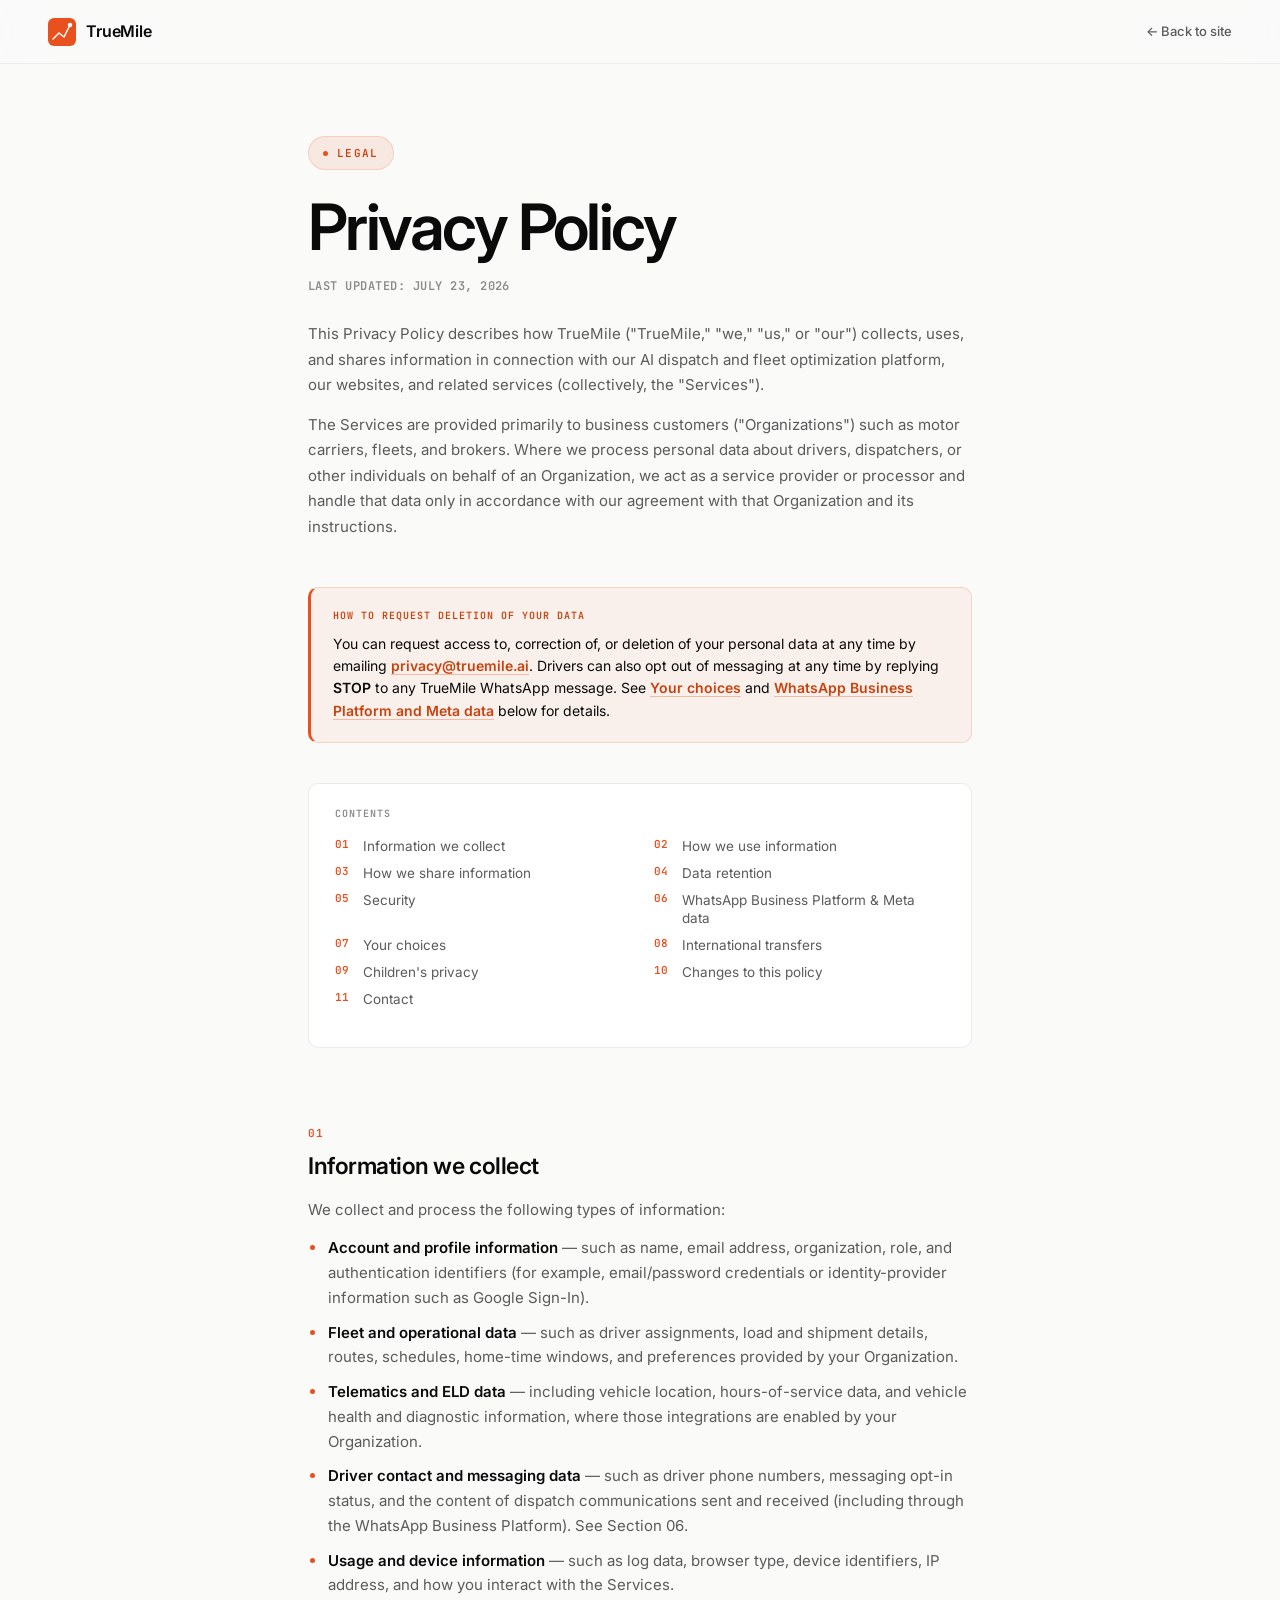
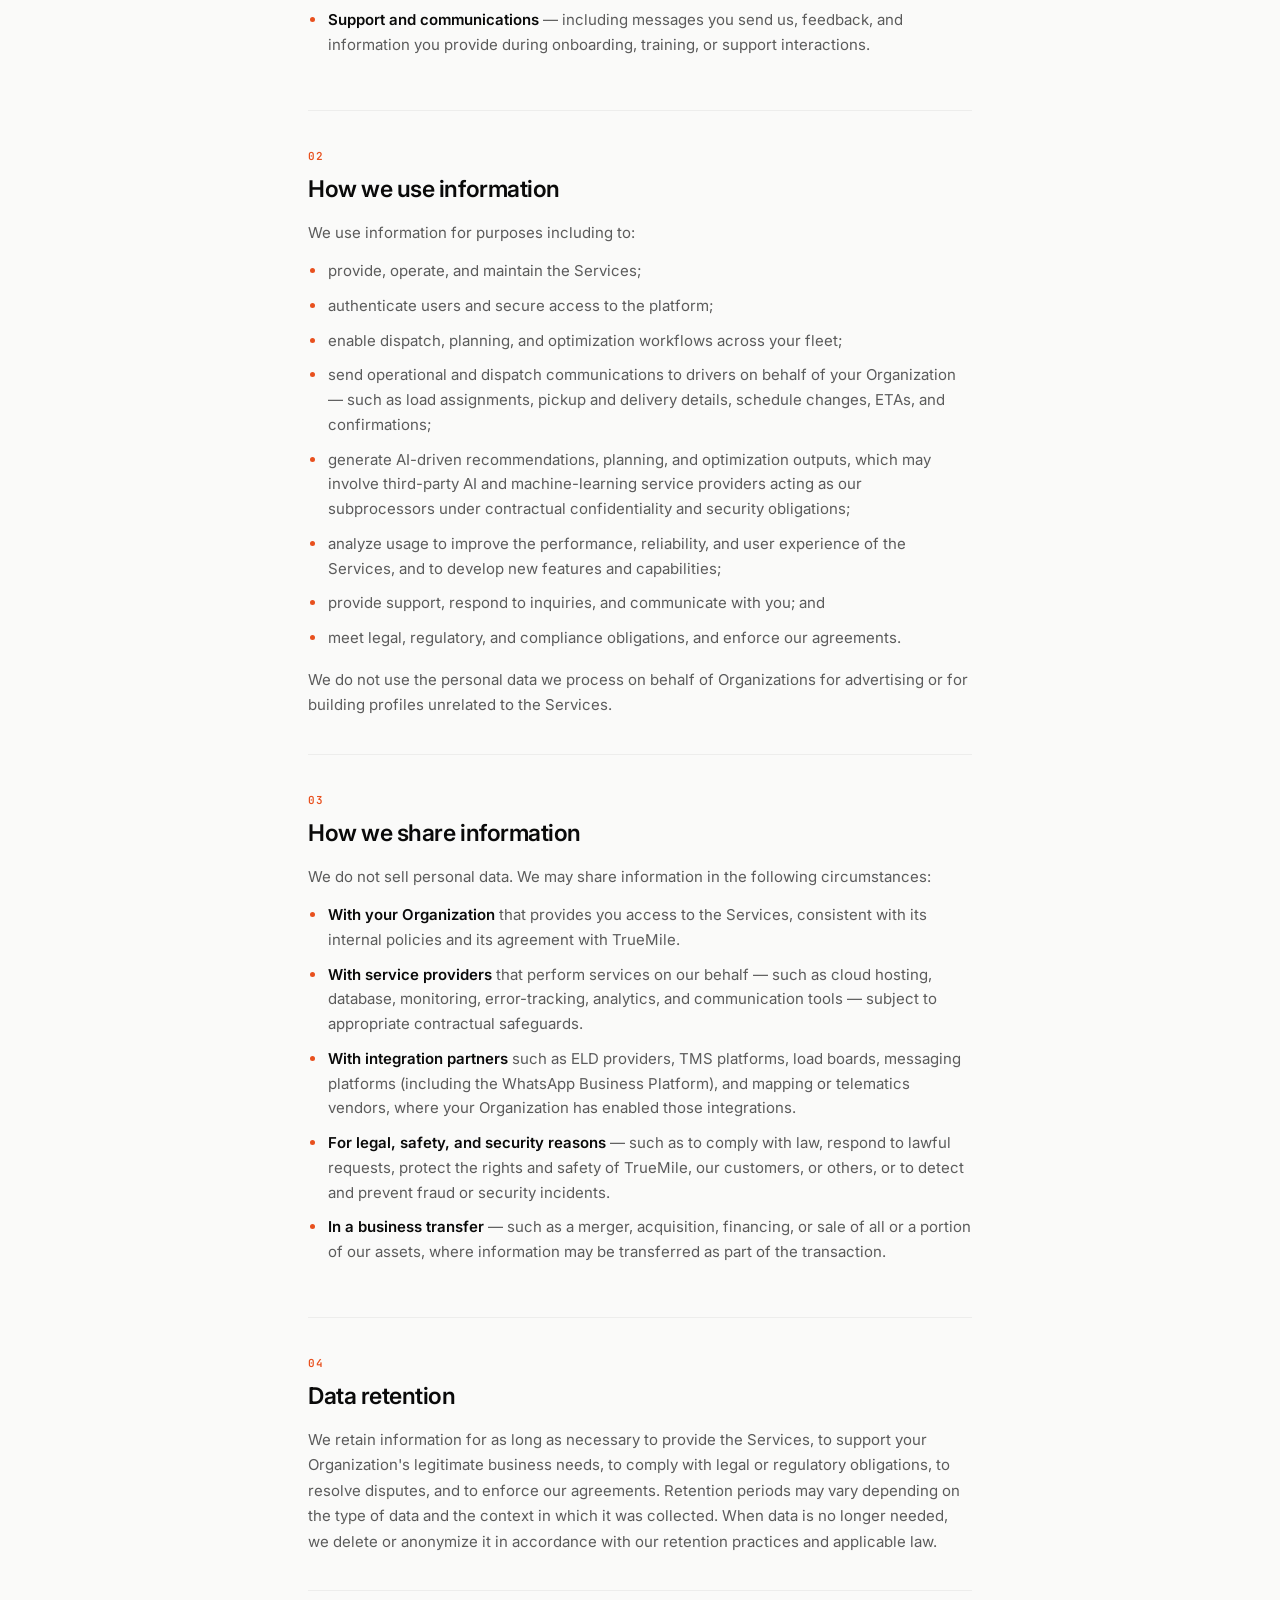
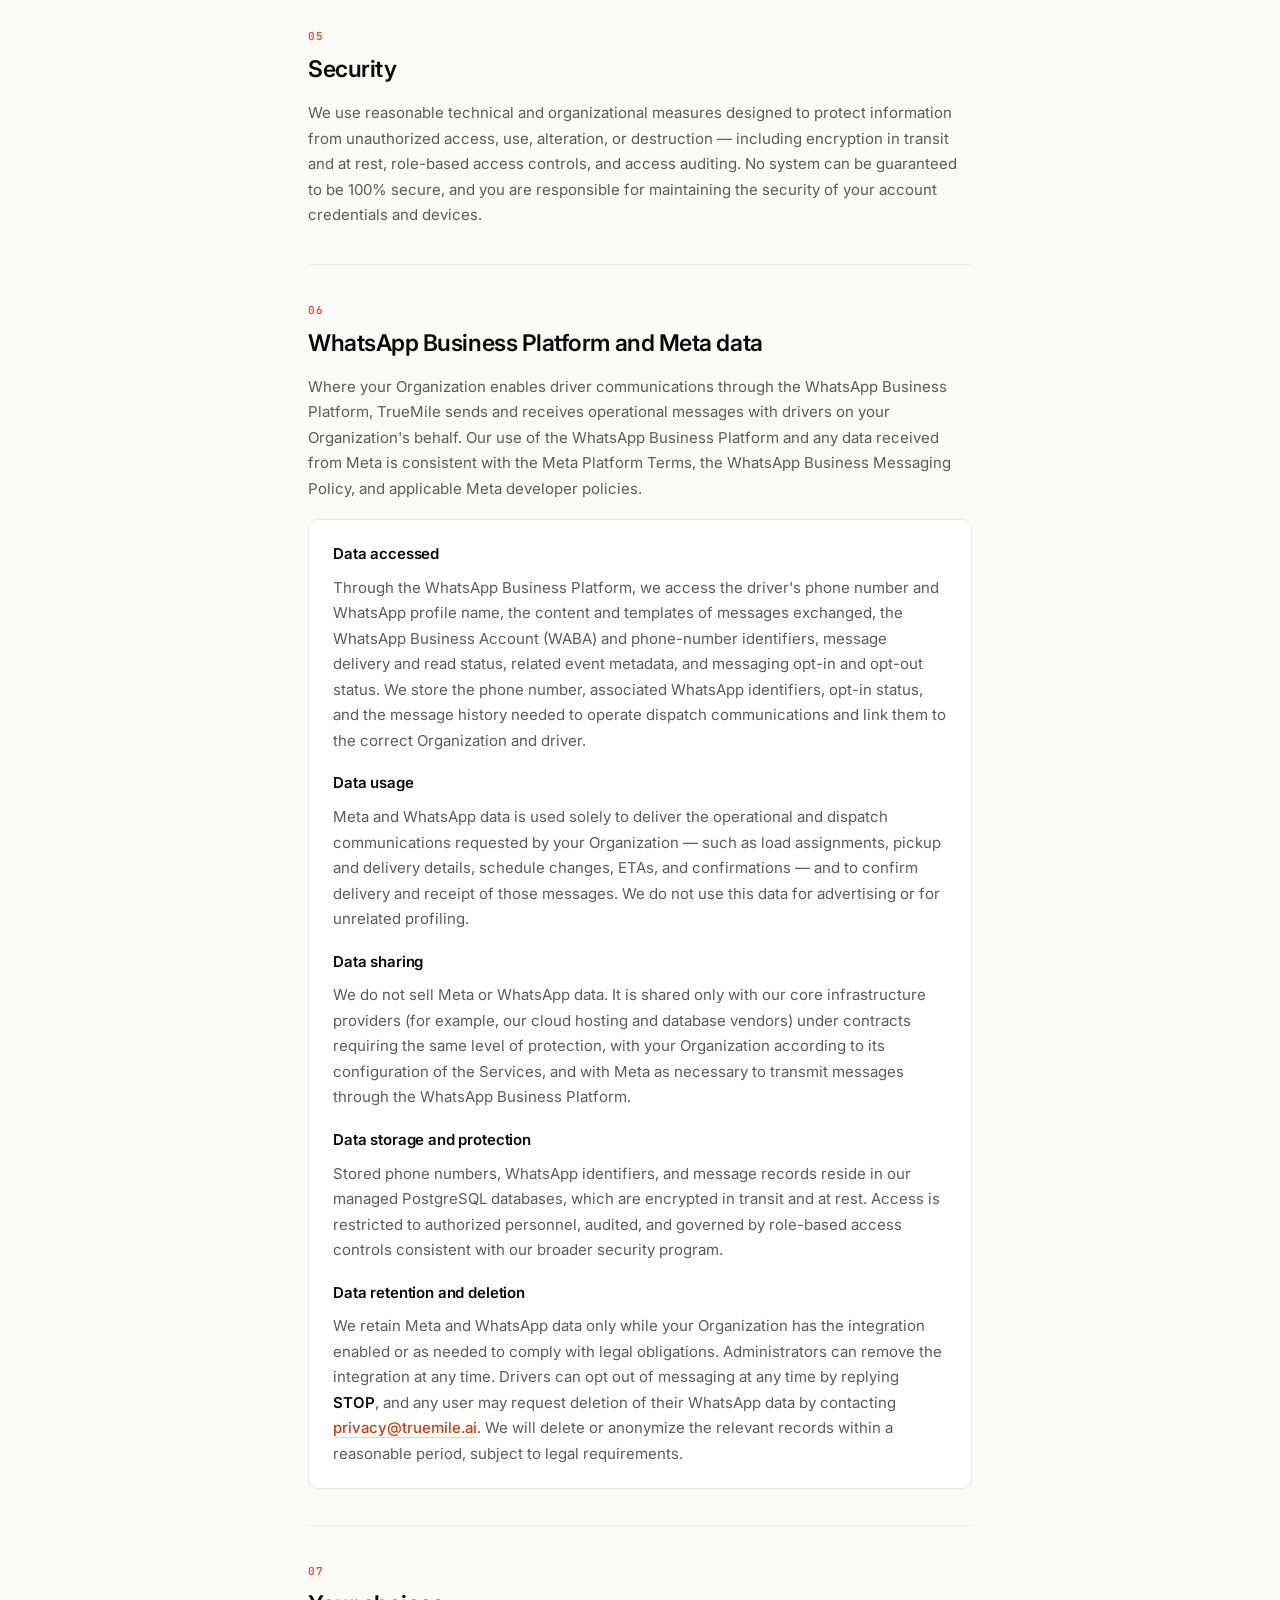
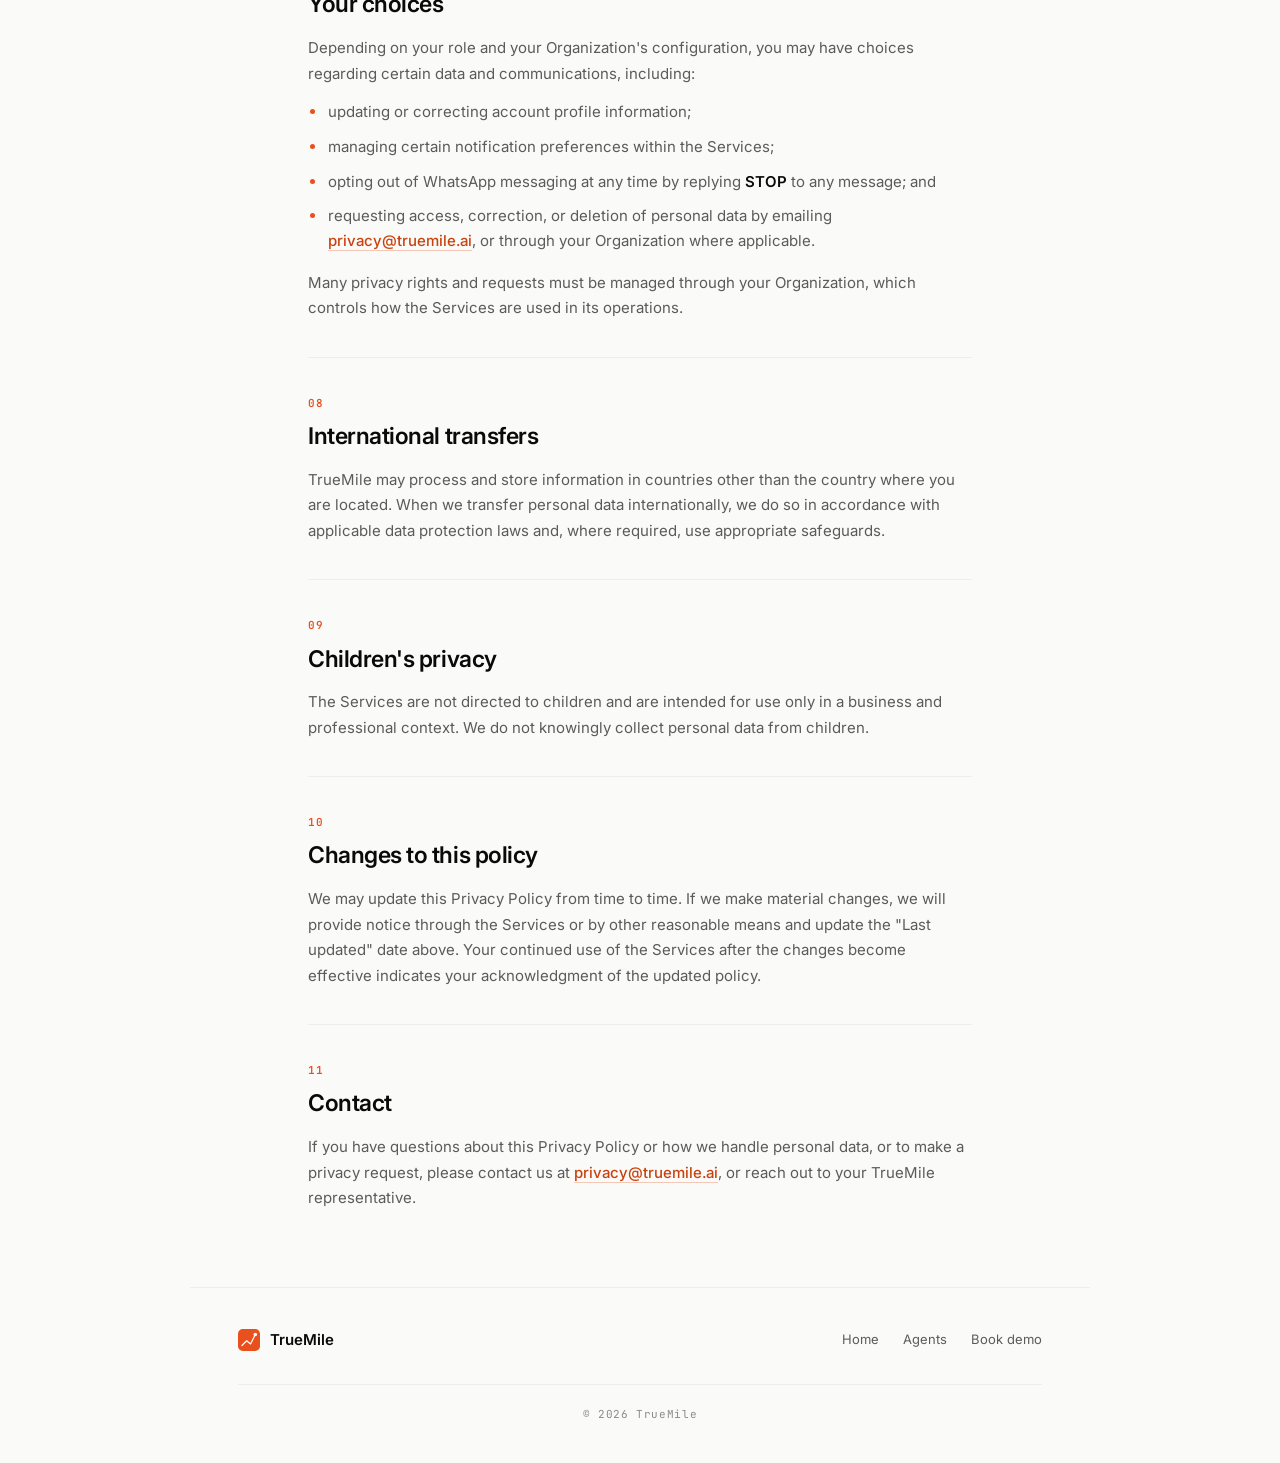
==== commit e0b9d760: "Update privacy.html" ====
--- a/privacy.html
+++ b/privacy.html
@@ -44,7 +44,7 @@
 body{font-family:var(--sans);background:var(--paper);color:var(--ink);-webkit-font-smoothing:antialiased;line-height:1.65;}
 
 /* NAV */
-nav{position:sticky;top:0;z-index:200;display:flex;align-items:center;justify-content:space-between;padding:0 48px;height:64px;background:rgba(250,250,249,.85);backdrop-filter:blur(20px);border-bottom:1px solid var(--paper-line-soft);}
+.site-nav{position:sticky;top:0;z-index:200;display:flex;align-items:center;justify-content:space-between;padding:0 48px;height:64px;background:rgba(250,250,249,.85);backdrop-filter:blur(20px);border-bottom:1px solid var(--paper-line-soft);}
 .nb{display:flex;align-items:center;gap:10px;font-weight:600;font-size:16px;color:var(--ink);letter-spacing:-.01em;text-decoration:none;}
 .nl{font-size:13px;color:var(--ink-dim);text-decoration:none;transition:color .2s;font-weight:500;}
 .nl:hover{color:var(--ink);}
@@ -76,6 +76,8 @@
 .toc-list a{display:flex;gap:10px;font-size:13.5px;color:var(--ink-dim);text-decoration:none;transition:color .18s;line-height:1.4;}
 .toc-list a:hover{color:var(--orange-deep);}
 .toc-list a .n{font-family:var(--mono);font-size:11px;color:var(--orange);font-weight:600;min-width:18px;}
+.toc-list li{padding-left:0;margin-bottom:0;}
+.toc-list li::before{display:none;}
 
 /* CONTENT */
 .doc-body{max-width:760px;margin:0 auto;padding:56px 48px 40px;}
@@ -120,7 +122,7 @@
 </head>
 <body>
 
-<nav>
+<nav class="site-nav">
   <a class="nb" href="/">
     <svg width="28" height="28" viewBox="0 0 56 56" fill="none" aria-hidden="true">
       <rect x="0" y="0" width="56" height="56" rx="12" fill="#E8501E"/>
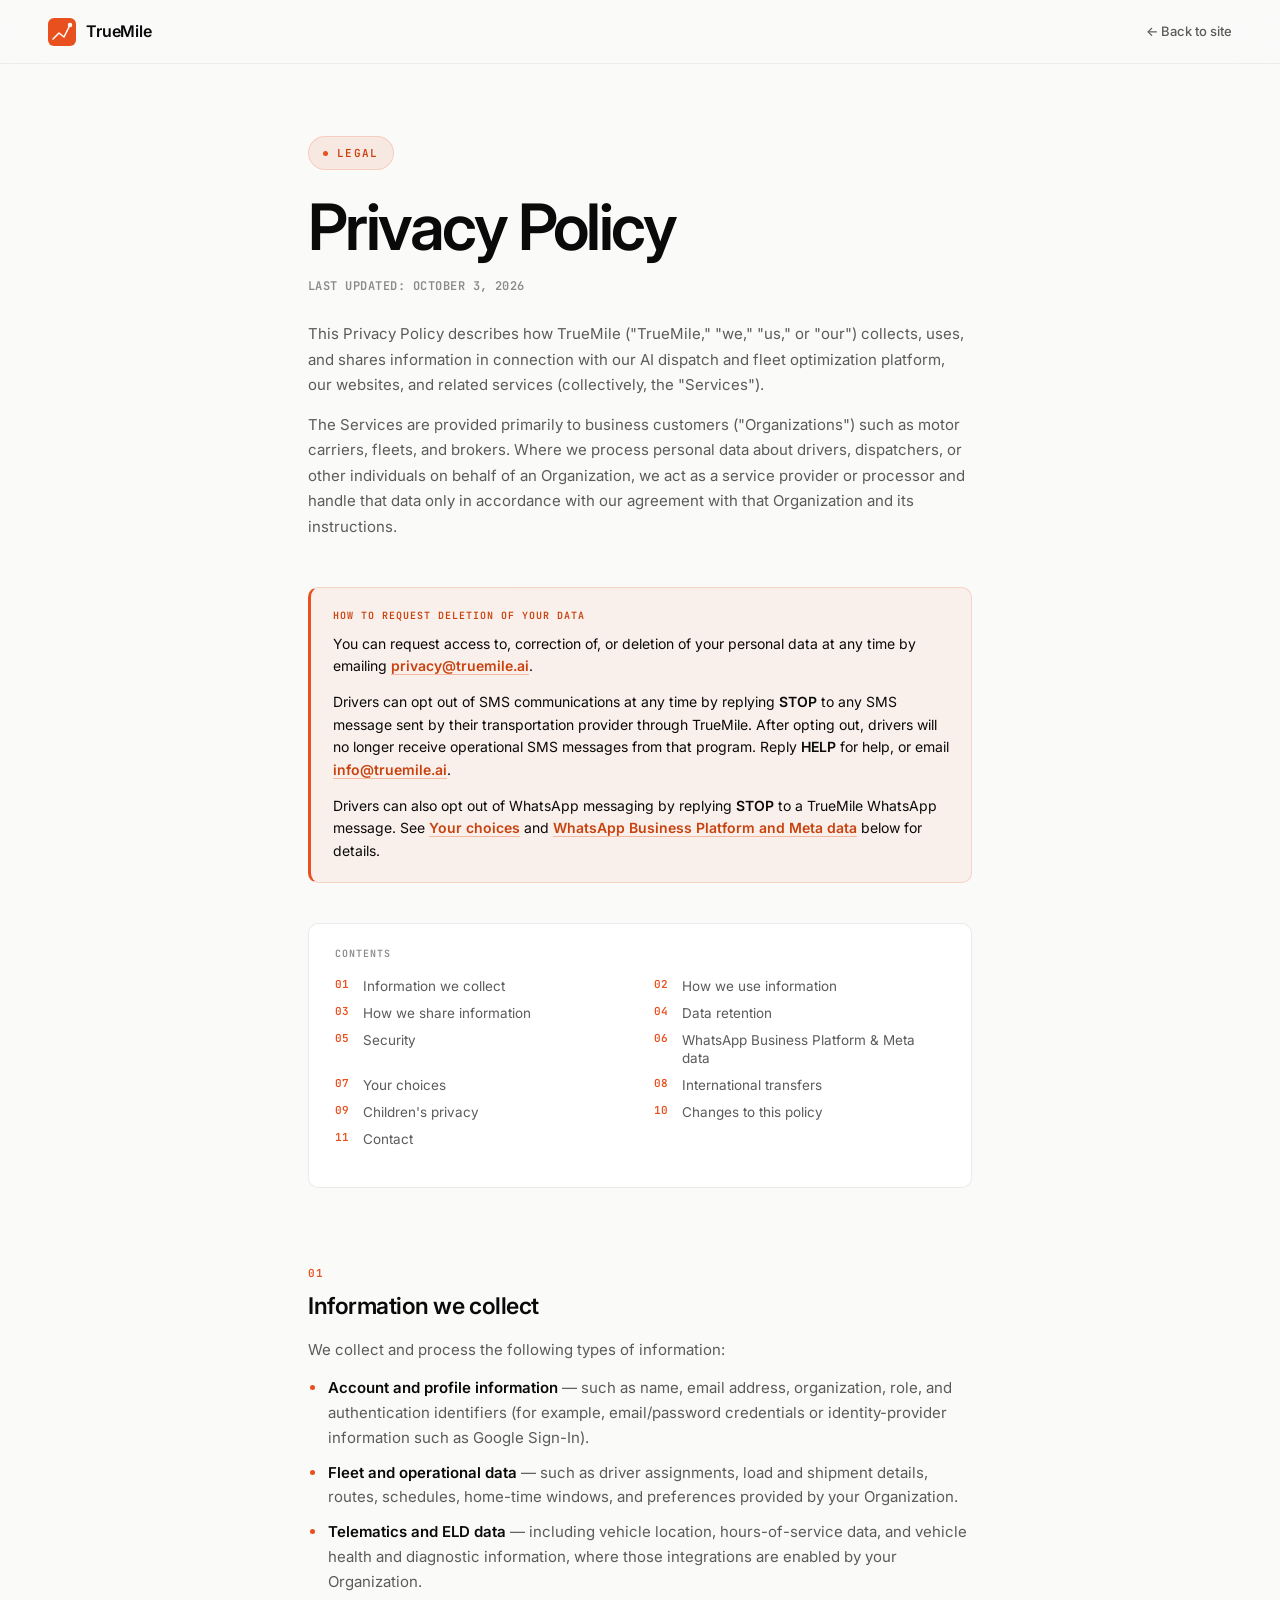
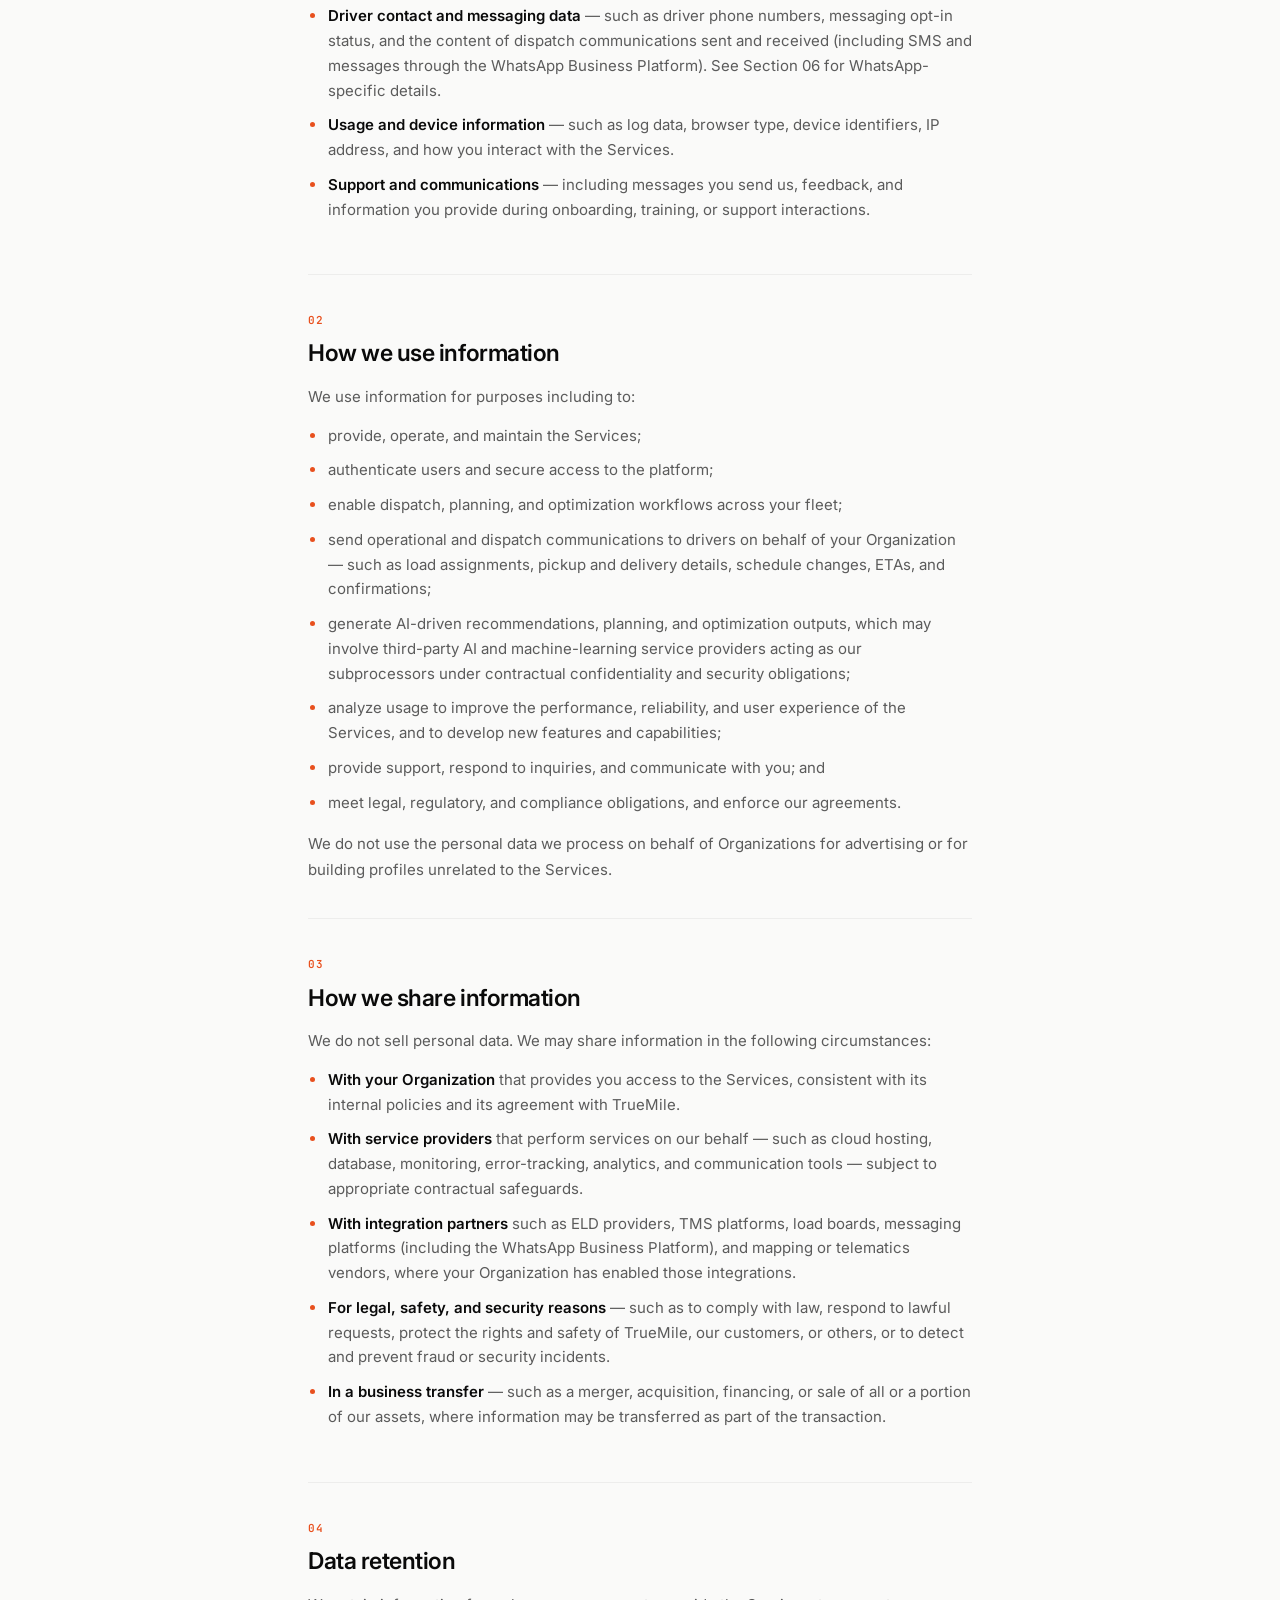
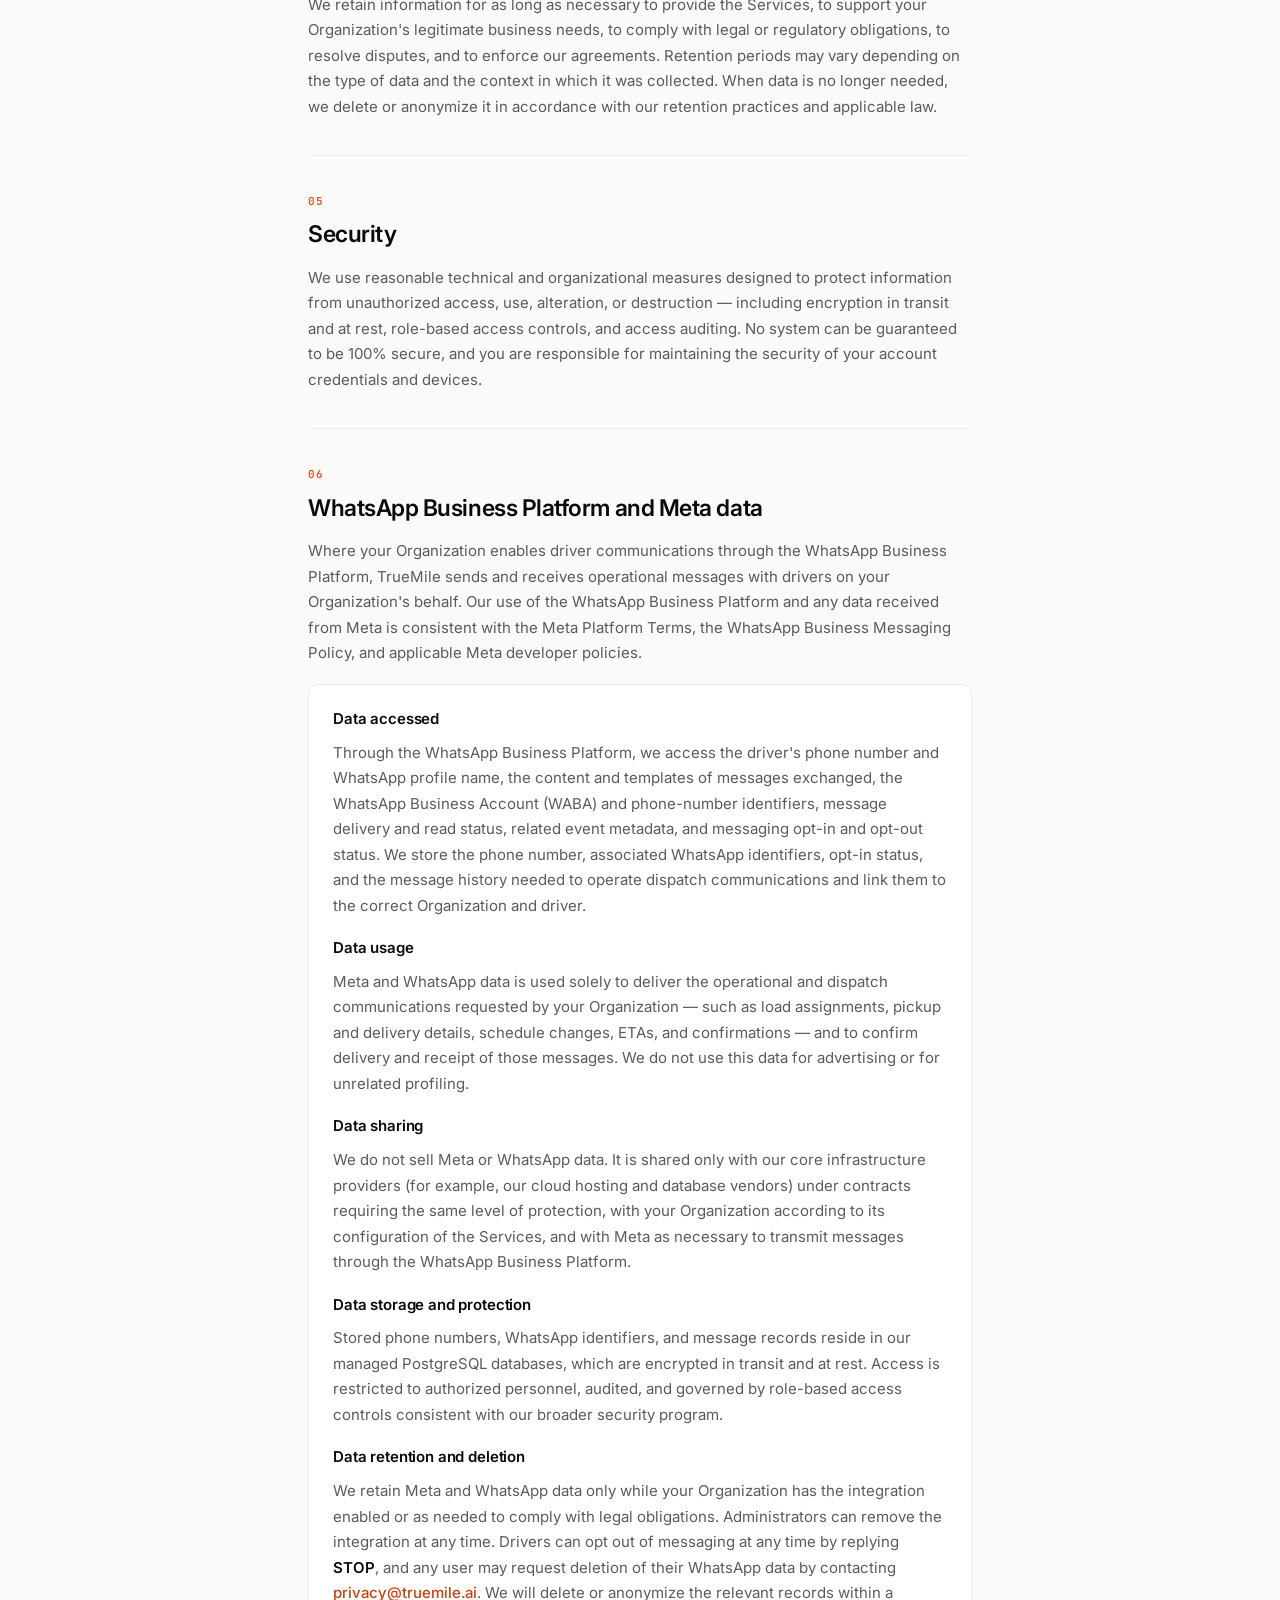
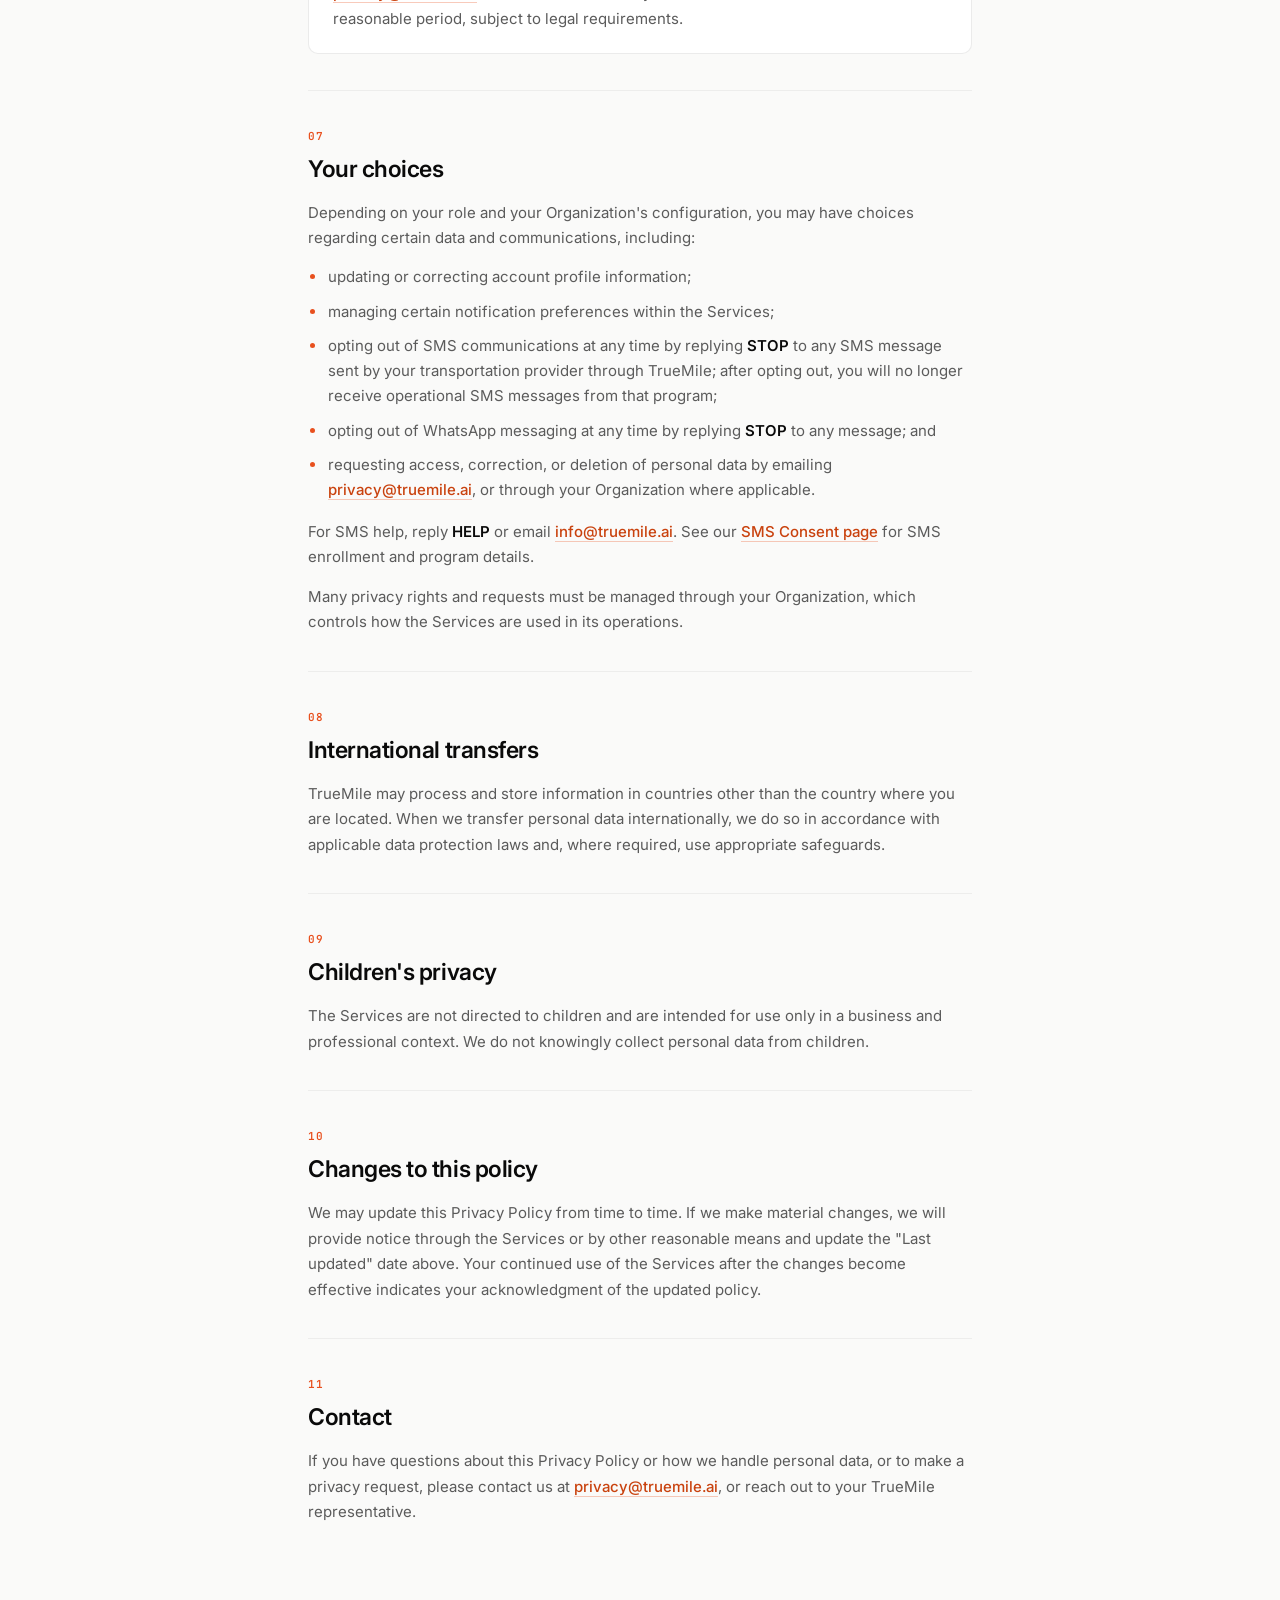
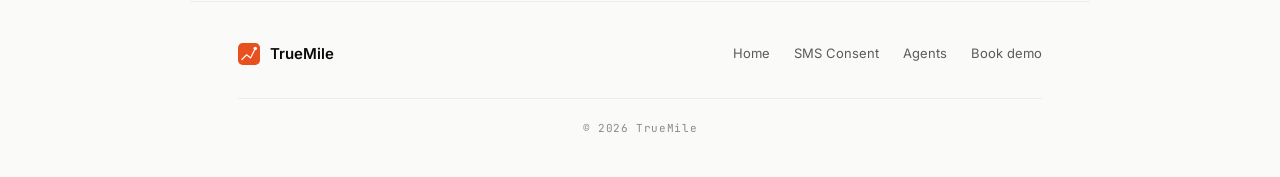
==== commit 70236e13: "Add public SMS consent page and SMS privacy disclosures" ====
--- a/privacy.html
+++ b/privacy.html
@@ -4,7 +4,7 @@
 <meta charset="utf-8"/>
 <meta name="viewport" content="width=device-width,initial-scale=1"/>
 <title>Privacy Policy — TrueMile</title>
-<meta name="description" content="TrueMile privacy policy: what data we collect, how we use it, how we handle WhatsApp Business Platform data, and how to request deletion."/>
+<meta name="description" content="TrueMile privacy policy: what data we collect, how we use it, SMS and WhatsApp messaging choices, and how to request deletion."/>
 <meta name="robots" content="index,follow"/>
 
 <link rel="icon" type="image/x-icon" href="/favicon.ico">
@@ -105,7 +105,7 @@
 /* FOOTER */
 footer{background:var(--paper);border-top:1px solid var(--paper-line-soft);padding:40px 48px;display:flex;align-items:center;justify-content:space-between;gap:24px;flex-wrap:wrap;max-width:900px;margin:0 auto;}
 .ftb{display:flex;align-items:center;gap:10px;font-size:15px;font-weight:600;color:var(--ink);text-decoration:none;}
-.ftnav{display:flex;gap:24px;}
+.ftnav{display:flex;flex-wrap:wrap;gap:12px 24px;}
 .ftnav a{font-size:13px;color:var(--ink-dim);text-decoration:none;transition:color .2s;}
 .ftnav a:hover{color:var(--ink);}
 .ftc{font-family:var(--mono);font-size:11px;color:var(--ink-mute);letter-spacing:.06em;width:100%;text-align:center;padding-top:20px;border-top:1px solid var(--paper-line-soft);margin-top:8px;}
@@ -137,7 +137,7 @@
 <header class="doc-header">
   <div class="eyebrow"><div class="ed"></div><span class="et">Legal</span></div>
   <h1>Privacy Policy</h1>
-  <div class="doc-updated">Last updated: July 23, 2026</div>
+  <div class="doc-updated">Last updated: October 3, 2026</div>
   <div class="doc-intro">
     <p>This Privacy Policy describes how TrueMile ("TrueMile," "we," "us," or "our") collects, uses, and shares information in connection with our AI dispatch and fleet optimization platform, our websites, and related services (collectively, the "Services").</p>
     <p>The Services are provided primarily to business customers ("Organizations") such as motor carriers, fleets, and brokers. Where we process personal data about drivers, dispatchers, or other individuals on behalf of an Organization, we act as a service provider or processor and handle that data only in accordance with our agreement with that Organization and its instructions.</p>
@@ -147,7 +147,9 @@
 <div class="callout">
   <div class="callout-box">
     <div class="callout-label">How to request deletion of your data</div>
-    <p>You can request access to, correction of, or deletion of your personal data at any time by emailing <a href="mailto:privacy@truemile.ai">privacy@truemile.ai</a>. Drivers can also opt out of messaging at any time by replying <strong>STOP</strong> to any TrueMile WhatsApp message. See <a href="#choices">Your choices</a> and <a href="#whatsapp">WhatsApp Business Platform and Meta data</a> below for details.</p>
+    <p>You can request access to, correction of, or deletion of your personal data at any time by emailing <a href="mailto:privacy@truemile.ai">privacy@truemile.ai</a>.</p>
+    <p>Drivers can opt out of SMS communications at any time by replying <strong>STOP</strong> to any SMS message sent by their transportation provider through TrueMile. After opting out, drivers will no longer receive operational SMS messages from that program. Reply <strong>HELP</strong> for help, or email <a href="mailto:info@truemile.ai">info@truemile.ai</a>.</p>
+    <p>Drivers can also opt out of WhatsApp messaging by replying <strong>STOP</strong> to a TrueMile WhatsApp message. See <a href="#choices">Your choices</a> and <a href="#whatsapp">WhatsApp Business Platform and Meta data</a> below for details.</p>
   </div>
 </div>
 
@@ -180,7 +182,7 @@
       <li><strong>Account and profile information</strong> — such as name, email address, organization, role, and authentication identifiers (for example, email/password credentials or identity-provider information such as Google Sign-In).</li>
       <li><strong>Fleet and operational data</strong> — such as driver assignments, load and shipment details, routes, schedules, home-time windows, and preferences provided by your Organization.</li>
       <li><strong>Telematics and ELD data</strong> — including vehicle location, hours-of-service data, and vehicle health and diagnostic information, where those integrations are enabled by your Organization.</li>
-      <li><strong>Driver contact and messaging data</strong> — such as driver phone numbers, messaging opt-in status, and the content of dispatch communications sent and received (including through the WhatsApp Business Platform). See Section 06.</li>
+      <li><strong>Driver contact and messaging data</strong> — such as driver phone numbers, messaging opt-in status, and the content of dispatch communications sent and received (including SMS and messages through the WhatsApp Business Platform). See Section 06 for WhatsApp-specific details.</li>
       <li><strong>Usage and device information</strong> — such as log data, browser type, device identifiers, IP address, and how you interact with the Services.</li>
       <li><strong>Support and communications</strong> — including messages you send us, feedback, and information you provide during onboarding, training, or support interactions.</li>
     </ul>
@@ -258,9 +260,11 @@
     <ul>
       <li>updating or correcting account profile information;</li>
       <li>managing certain notification preferences within the Services;</li>
+      <li>opting out of SMS communications at any time by replying <strong>STOP</strong> to any SMS message sent by your transportation provider through TrueMile; after opting out, you will no longer receive operational SMS messages from that program;</li>
       <li>opting out of WhatsApp messaging at any time by replying <strong>STOP</strong> to any message; and</li>
       <li>requesting access, correction, or deletion of personal data by emailing <a class="inline" href="mailto:privacy@truemile.ai">privacy@truemile.ai</a>, or through your Organization where applicable.</li>
     </ul>
+    <p>For SMS help, reply <strong>HELP</strong> or email <a class="inline" href="mailto:info@truemile.ai">info@truemile.ai</a>. See our <a class="inline" href="/sms-consent">SMS Consent page</a> for SMS enrollment and program details.</p>
     <p>Many privacy rights and requests must be managed through your Organization, which controls how the Services are used in its operations.</p>
   </section>
 
@@ -301,6 +305,7 @@
   </a>
   <div class="ftnav">
     <a href="/">Home</a>
+    <a href="/sms-consent">SMS Consent</a>
     <a href="/#how">Agents</a>
     <a href="/#contact">Book demo</a>
   </div>
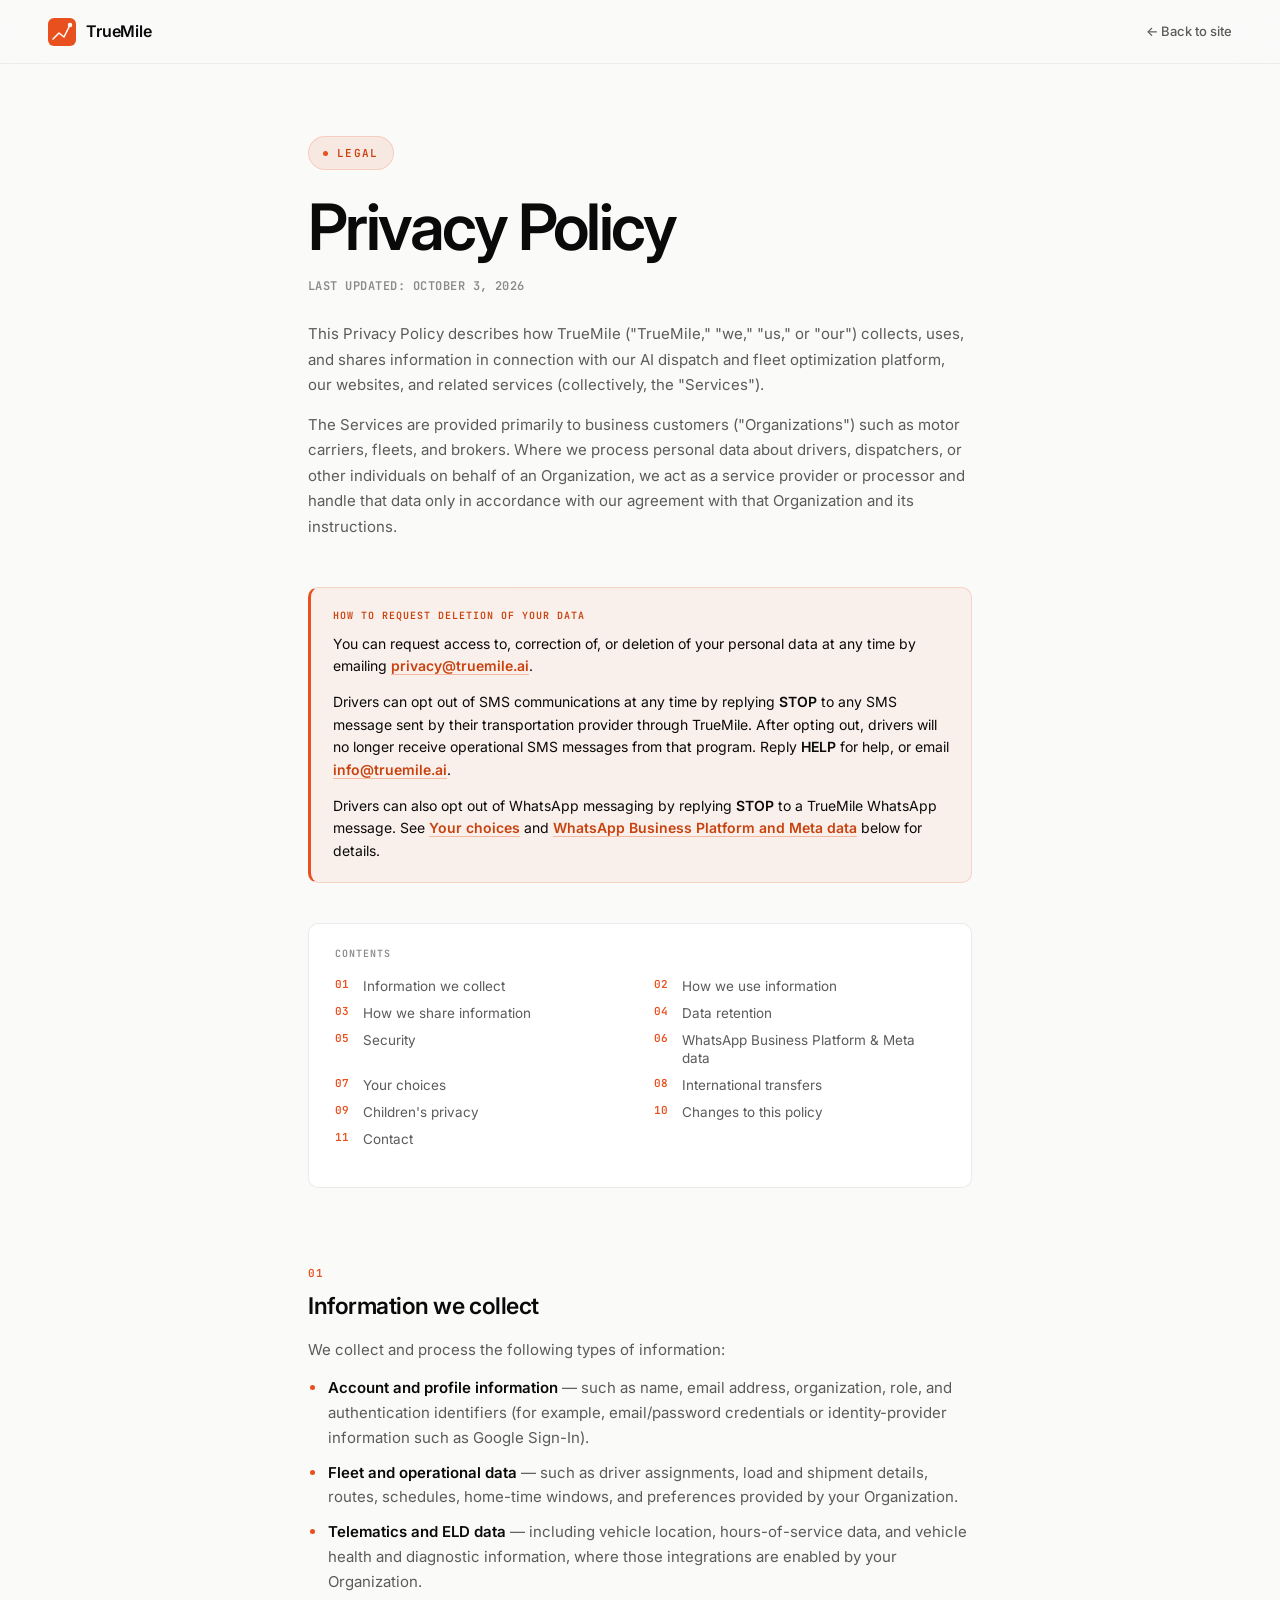
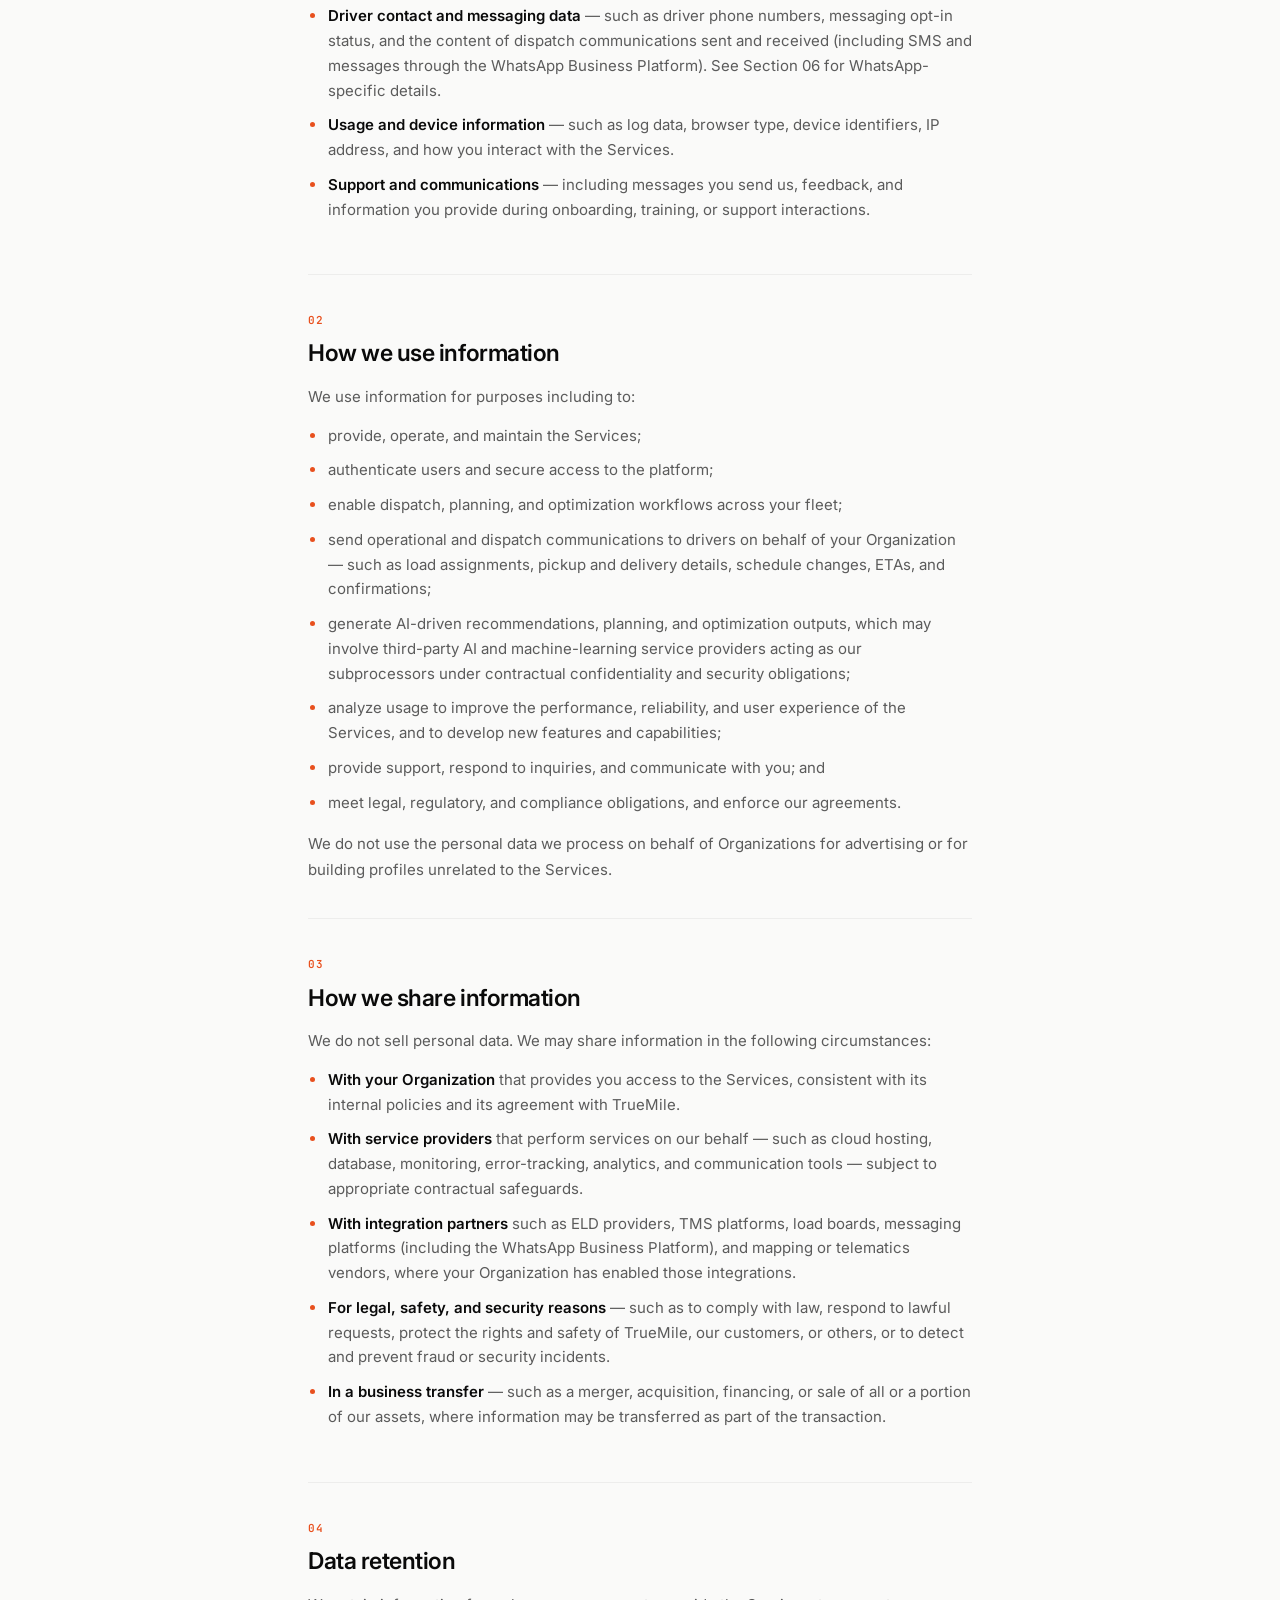
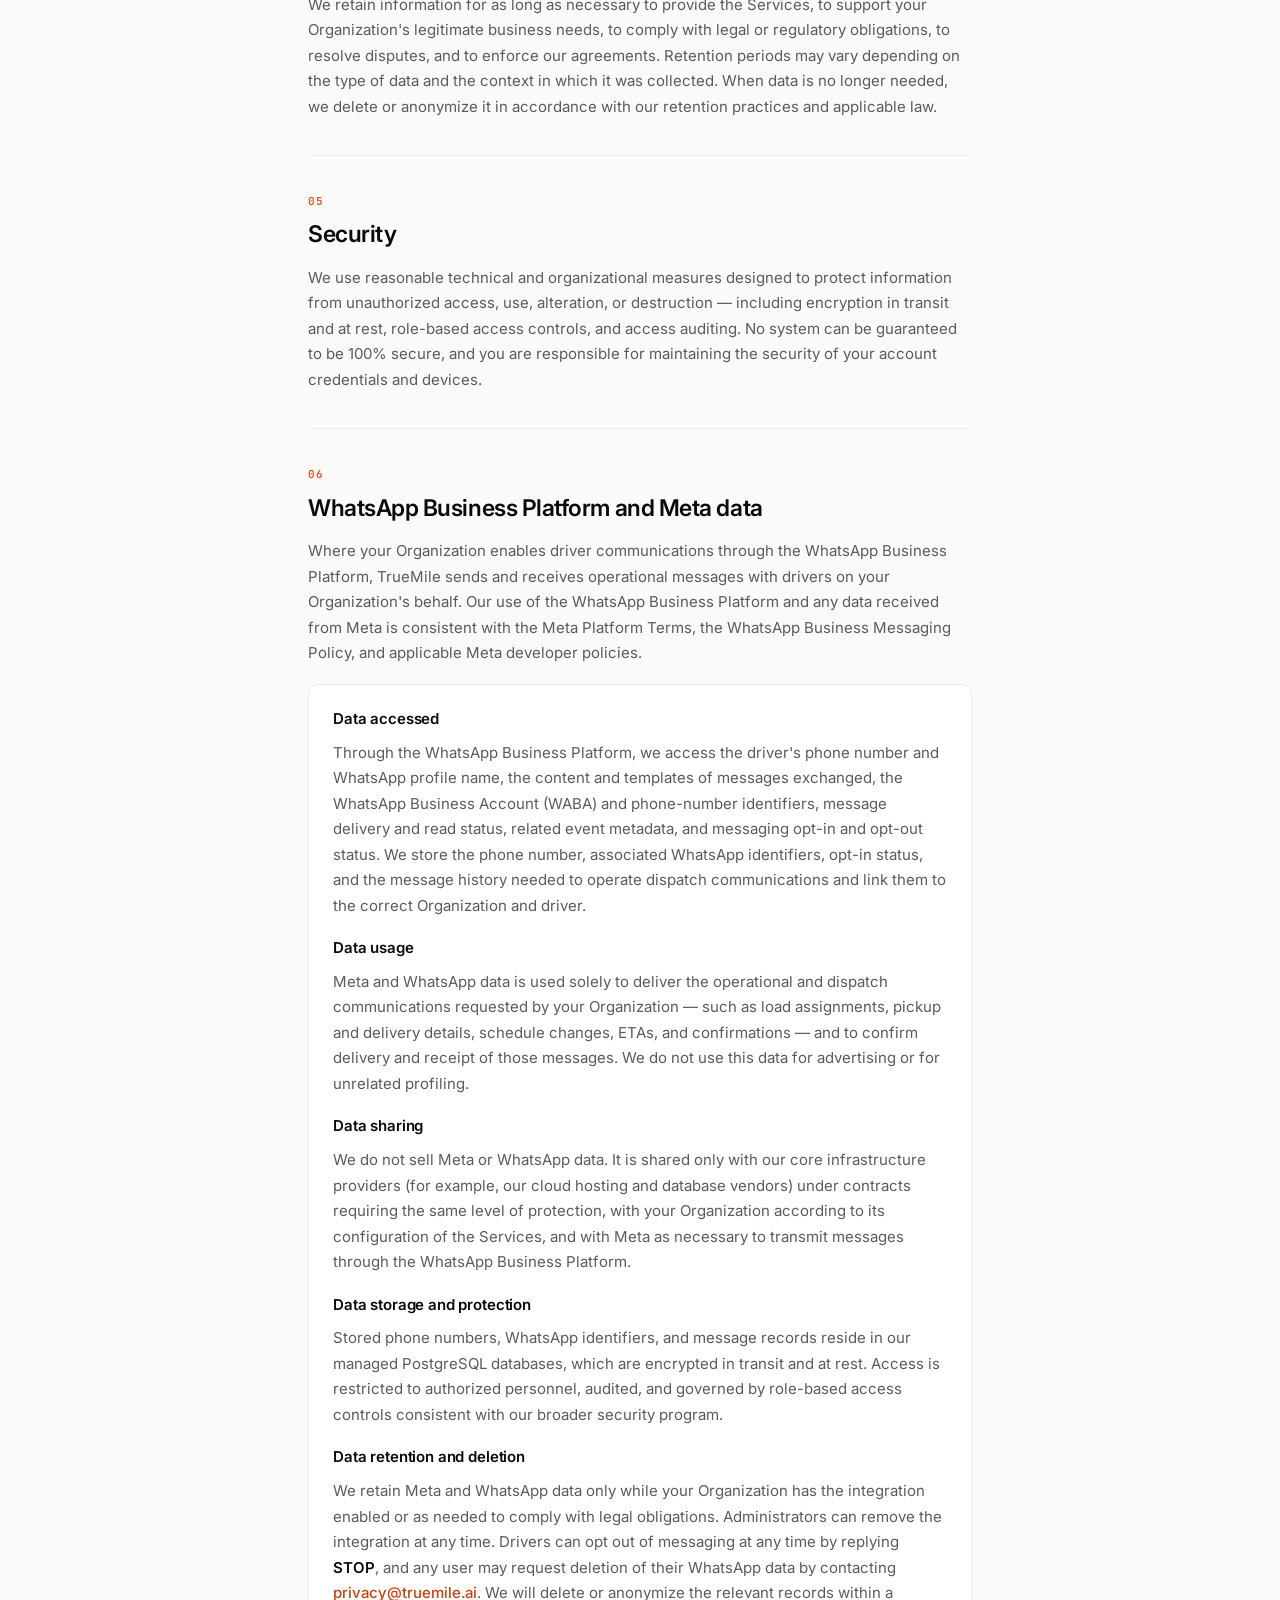
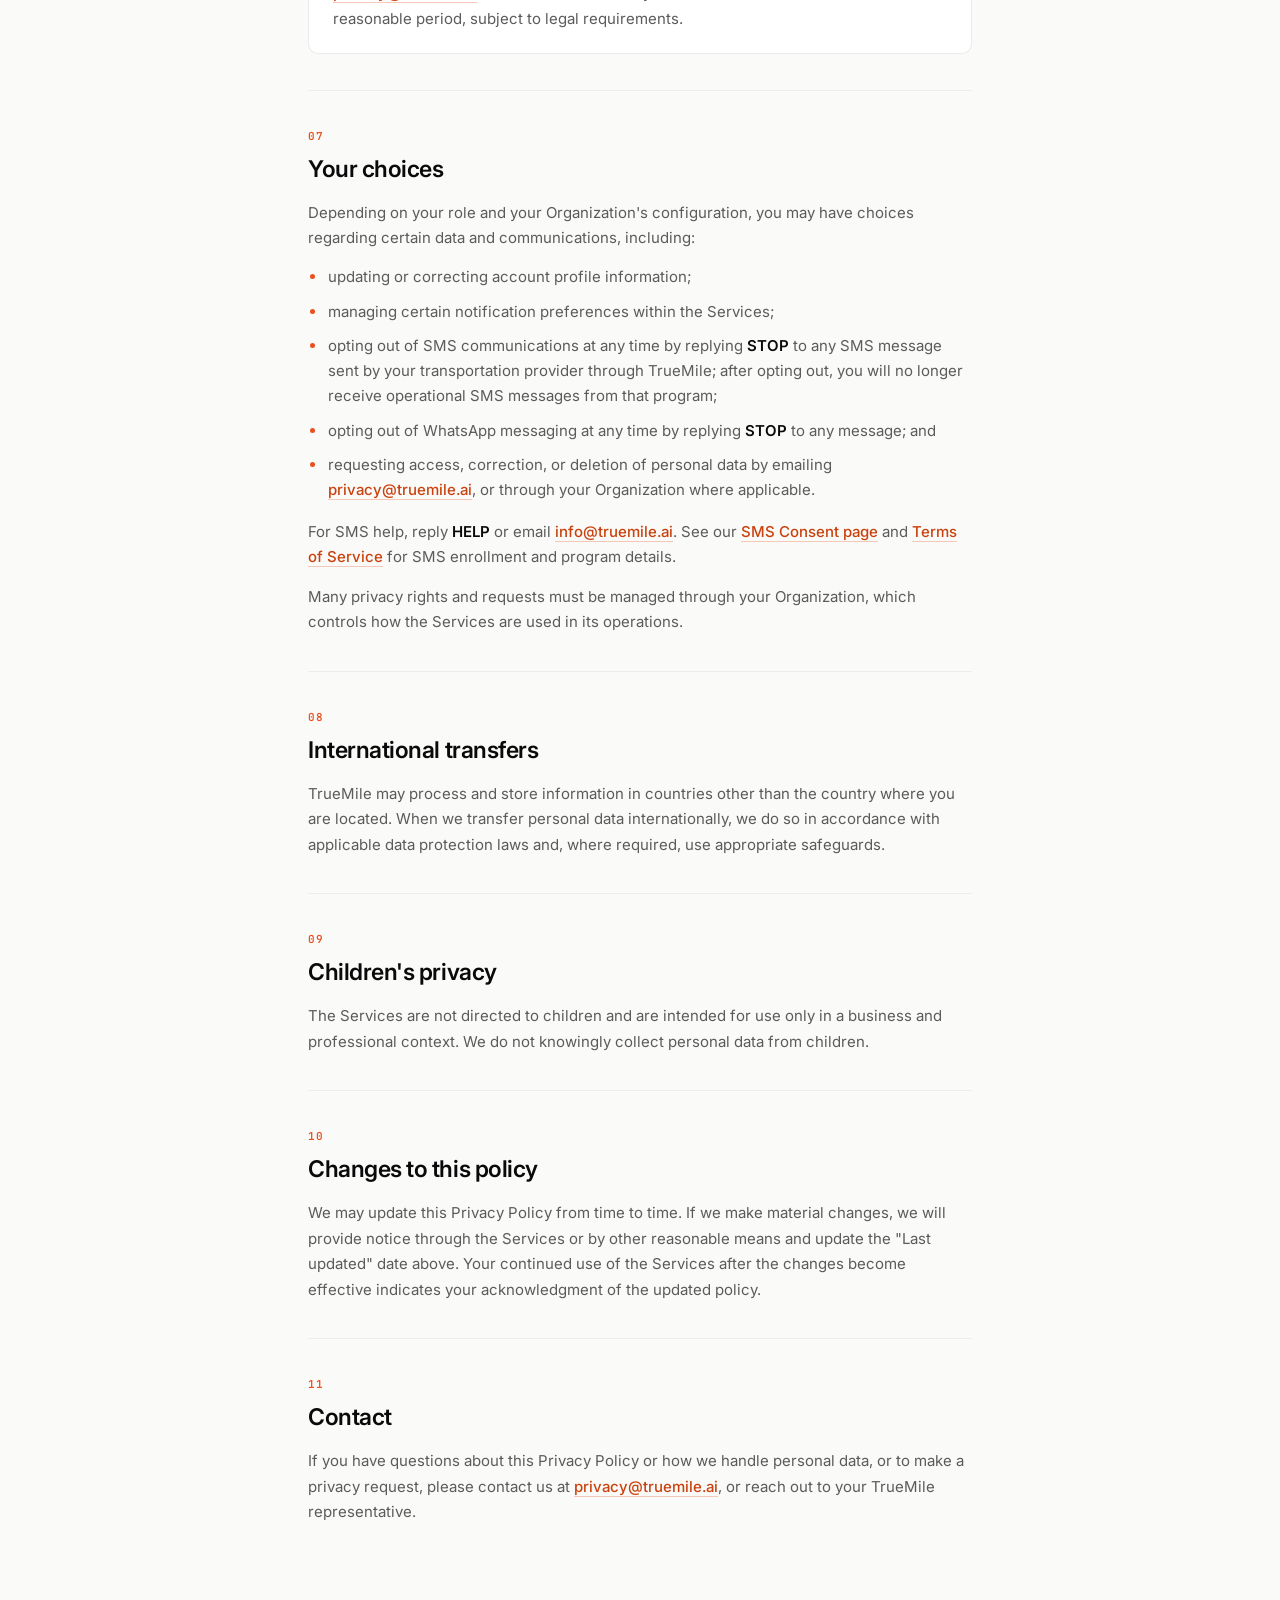
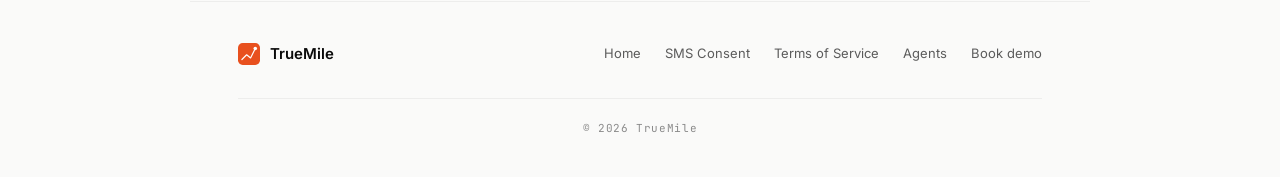
==== commit 07d7c26b: "Restore SMS Terms of Service and policy links" ====
--- a/privacy.html
+++ b/privacy.html
@@ -264,7 +264,7 @@
       <li>opting out of WhatsApp messaging at any time by replying <strong>STOP</strong> to any message; and</li>
       <li>requesting access, correction, or deletion of personal data by emailing <a class="inline" href="mailto:privacy@truemile.ai">privacy@truemile.ai</a>, or through your Organization where applicable.</li>
     </ul>
-    <p>For SMS help, reply <strong>HELP</strong> or email <a class="inline" href="mailto:info@truemile.ai">info@truemile.ai</a>. See our <a class="inline" href="/sms-consent">SMS Consent page</a> for SMS enrollment and program details.</p>
+    <p>For SMS help, reply <strong>HELP</strong> or email <a class="inline" href="mailto:info@truemile.ai">info@truemile.ai</a>. See our <a class="inline" href="/sms-consent">SMS Consent page</a> and <a class="inline" href="/terms">Terms of Service</a> for SMS enrollment and program details.</p>
     <p>Many privacy rights and requests must be managed through your Organization, which controls how the Services are used in its operations.</p>
   </section>
 
@@ -306,6 +306,7 @@
   <div class="ftnav">
     <a href="/">Home</a>
     <a href="/sms-consent">SMS Consent</a>
+    <a href="/terms">Terms of Service</a>
     <a href="/#how">Agents</a>
     <a href="/#contact">Book demo</a>
   </div>
